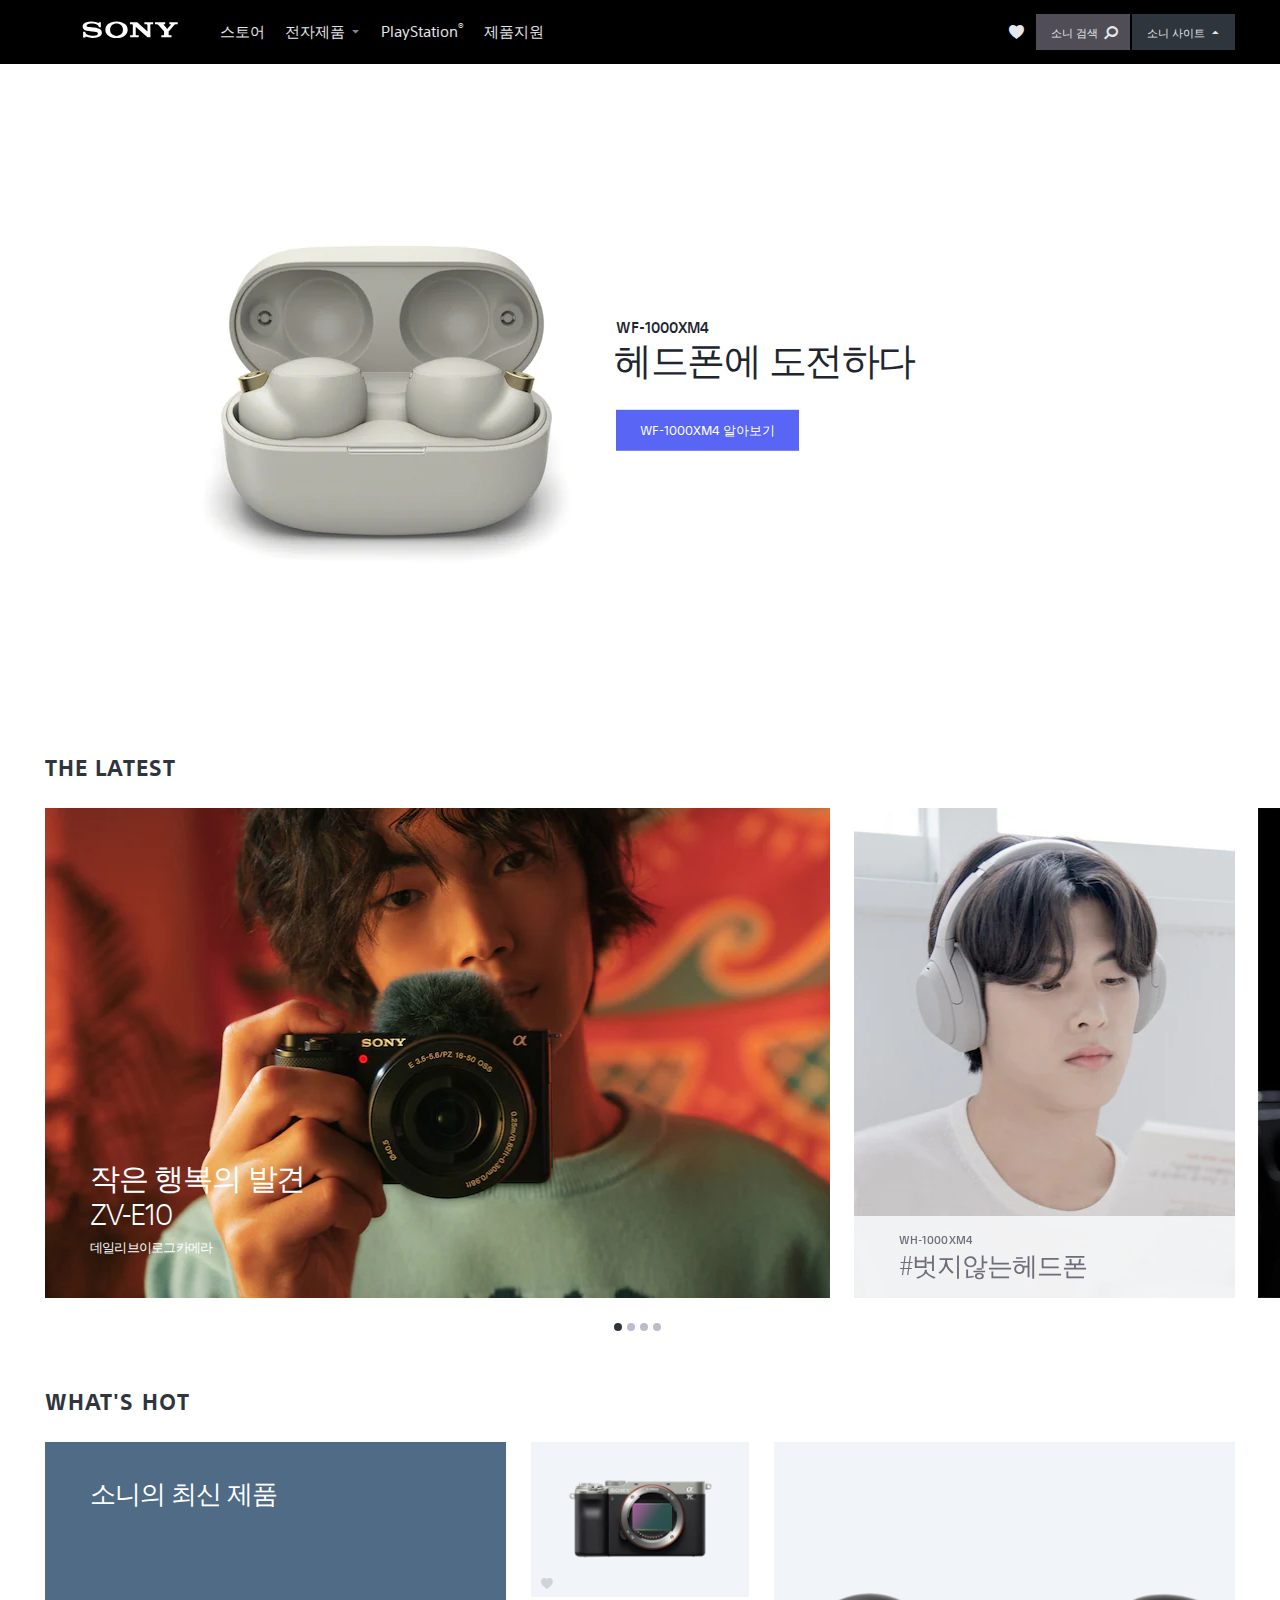
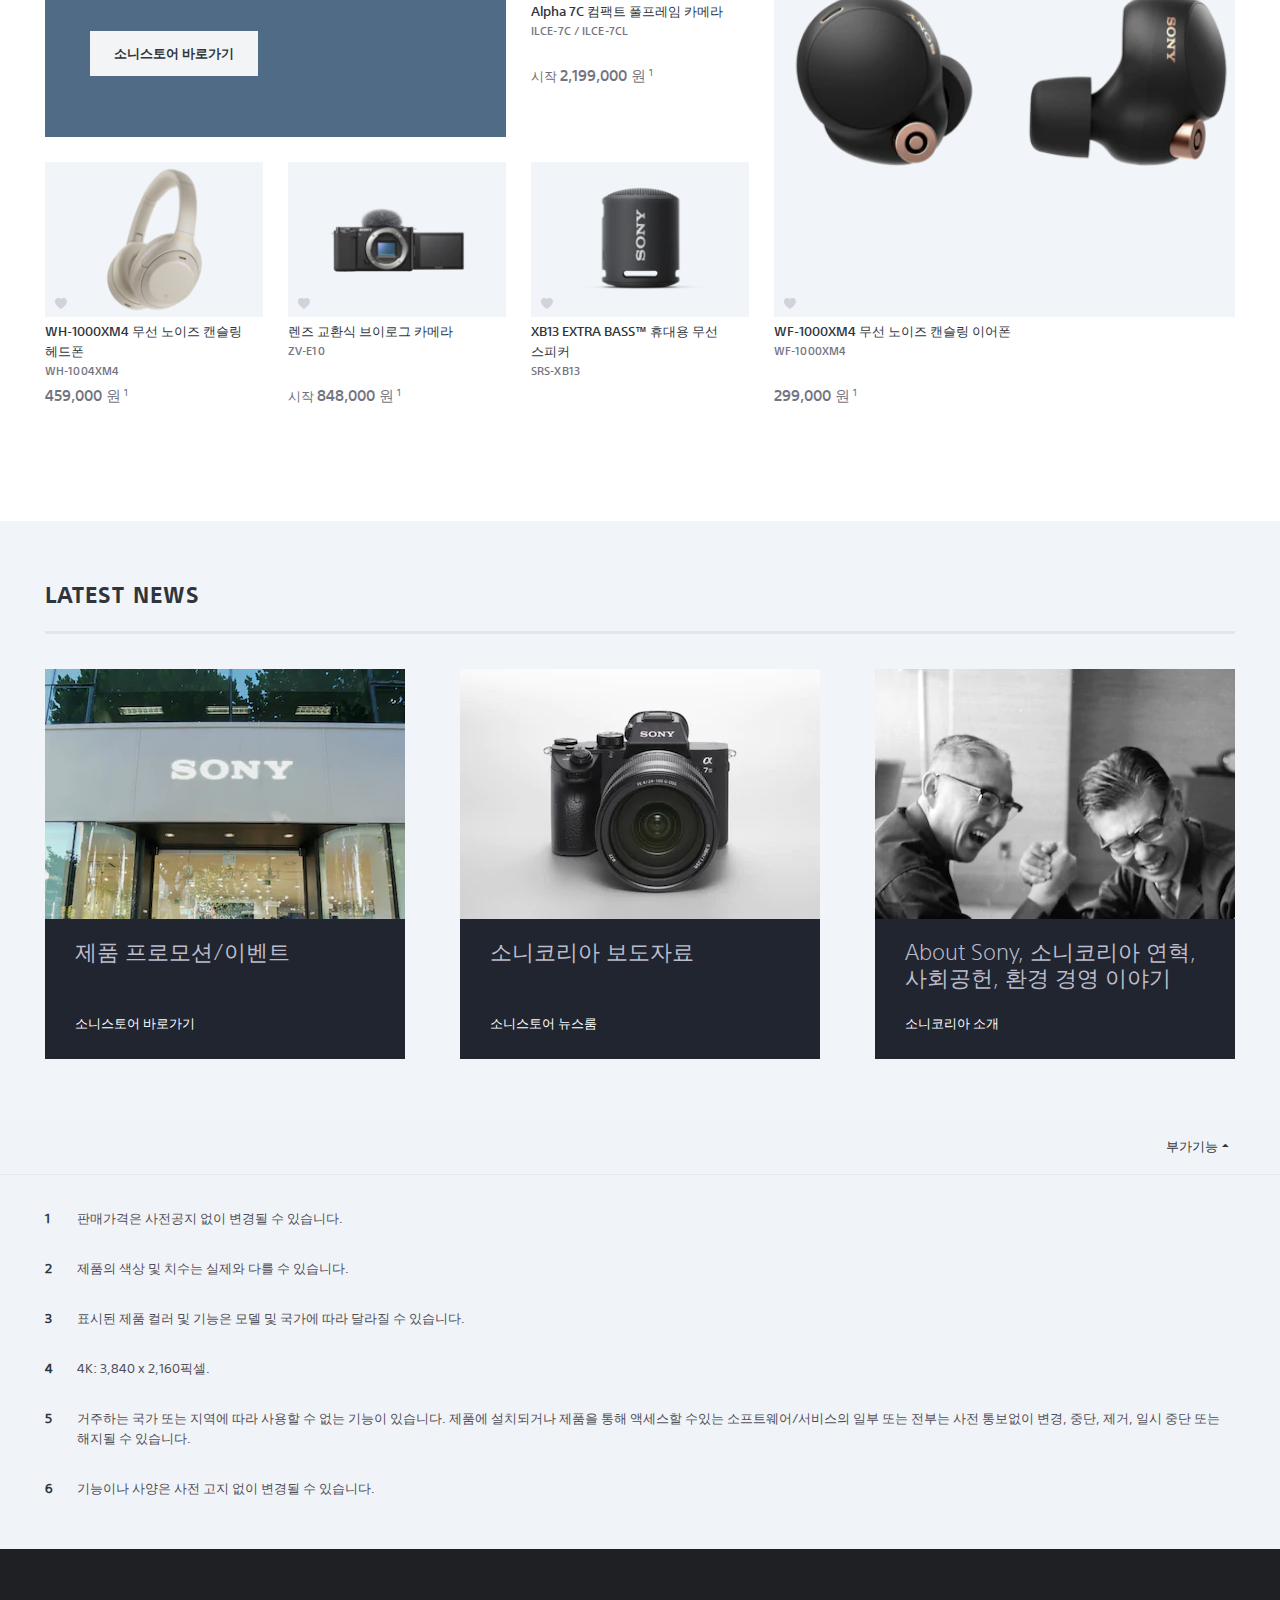
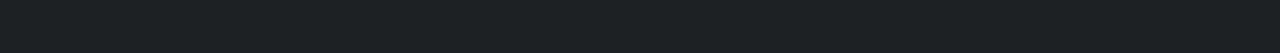
==== index.html @ b7781d43 "Complete '.hot', '.news' and '.addon'" ====
<!doctype html>
<html lang="ko">

<head>
  <meta charset="utf-8">
  <meta http-equiv="X-UA-Compatible" content="IE=edge">
  <link rel="shortcut icon" href="images/favicon.ico">
  <link rel="apple-touch-icon" href="images/mobile_web_icon.png">
  <meta name="viewport"
    content="width=device-width, initial-scale=1, minimum-scale=1, maximum-scale=1, user-scalable=no">
  <title>소니코리아| 최신 기술 및 소식 | 가전 | 엔터테인먼트 | Sony KR</title>
  <!--[if lt IE 9]><script src="js/html5shiv.js"></script><![endif]-->
  <!-- <script src="js/prefixfree.min.js"></script> -->
  <script src="js/respond.min.js"></script>
  <script src="js/jquery.min.js"></script>
  <script src="js/swiper/swiper.min.js"></script>
  <link rel="stylesheet" href="css/fontello/css/fontello.css">
  <link rel="stylesheet" href="js/swiper/swiper.min.css">
  <link rel="stylesheet" href="css/normalize.css">
  <link rel="stylesheet" href="css/main.css">
  <script src="js/script.js"></script>
</head>

<body>
  <div class="wrap">
    <!-- Header -->
    <header class="header">
      <div class="container">
        <a href="index.html" class="header__logo">
          <svg xmlns="http://www.w3.org/2000/svg" viewBox="0 0 526 114" xml:space="preserve" tabindex="-1"
            xmlns:xlink="http://www.w3.org/1999/xlink" focusable="false" class="brand-logo-svg" version="1.1">
            <g transform="translate(13.000000, 12.000000)" tabindex="-1" focusable="false" fill="#FFFFFF">
              <path
                d="M179.106,88.578 C160.994,88.578 144.183,83.144 132.96,73.074 C124.479,65.464 120.405,55.124 120.405,44.486 C120.405,33.973 124.655,23.565 132.96,15.996 C143.377,6.498 161.782,0.549 179.106,0.549 C198.278,0.549 213.624,5.378 225.355,16.021 C233.702,23.597 237.739,33.959 237.739,44.486 C237.739,54.691 233.454,65.558 225.355,73.074 C214.433,83.21 197.268,88.578 179.106,88.578 L179.106,76.966 C188.722,76.966 197.638,73.646 203.864,67.453 C210.051,61.298 212.933,53.73 212.933,44.486 C212.933,35.625 209.823,27.346 203.864,21.473 C197.719,15.418 188.591,12.013 179.106,12.013 C169.595,12.013 160.456,15.385 154.309,21.473 C148.383,27.342 145.267,35.65 145.267,44.486 C145.267,53.292 148.415,61.589 154.309,67.453 C160.46,73.574 169.566,76.966 179.106,76.966 L179.106,88.578">
              </path>
              <path
                d="M46.724,0.591 C37.036,0.591 26.026,2.404 16.677,6.58 C8.046,10.433 0.979,16.66 0.979,26.986 C0.974,36.285 6.885,41.73 6.724,41.582 C9.239,43.896 13.286,47.837 23.866,50.154 C28.596,51.187 38.706,52.773 48.776,53.829 C58.767,54.882 68.605,55.882 72.608,56.898 C75.791,57.708 81.142,58.812 81.142,64.808 C81.142,70.783 75.509,72.607 74.529,72.999 C73.55,73.39 66.792,76.488 54.647,76.488 C45.679,76.488 34.899,73.79 30.968,72.386 C26.44,70.773 21.687,68.64 17.255,63.228 C16.152,61.882 14.414,58.193 14.414,54.537 L3.419,54.537 L3.419,85.341 L15.64,85.341 C15.64,85.341 15.64,81.962 15.64,81.177 C15.64,80.704 16.23,78.753 18.282,79.683 C20.835,80.843 28.326,83.826 36.159,85.462 C42.582,86.802 46.724,87.765 54.708,87.765 C67.735,87.765 74.735,85.646 79.573,84.263 C84.132,82.96 89.762,80.615 94.34,76.966 C96.815,74.994 102.249,69.935 102.249,60.755 C102.249,51.947 97.522,46.478 95.858,44.814 C93.593,42.548 90.823,40.787 87.938,39.433 C85.427,38.252 81.46,36.832 78.216,36.037 C71.917,34.49 57.677,32.584 50.864,31.872 C43.725,31.125 31.335,30.098 26.388,28.566 C24.887,28.101 21.833,26.644 21.833,23.097 C21.833,20.571 23.229,18.43 25.993,16.699 C30.38,13.952 39.241,12.24 48.481,12.24 C59.401,12.202 68.651,14.7 74.535,17.328 C76.538,18.221 78.876,19.507 80.737,21.025 C82.833,22.736 85.784,26.289 86.846,31.248 L96.716,31.248 L96.716,4.435 L85.696,4.435 L85.696,7.549 C85.696,8.558 84.658,9.865 82.695,8.782 C77.762,6.198 63.816,0.615 46.724,0.591">
              </path>
              <path
                d="M288.223,5.464 L341.98,53.976 L341.43,21.314 C341.373,17.03 340.584,15.242 335.953,15.242 C329.762,15.242 325.844,15.242 325.844,15.242 L325.844,5.472 L371.811,5.472 L371.811,15.242 C371.811,15.242 368.141,15.242 361.947,15.242 C357.225,15.242 356.928,16.755 356.867,21.314 L357.701,83.728 L341.959,83.728 L280.047,28.467 L280.057,67.683 C280.113,71.949 280.311,73.954 284.703,73.954 C290.889,73.954 295.744,73.954 295.744,73.954 L295.744,83.724 L250.602,83.724 L250.602,73.954 C250.602,73.954 254.967,73.954 261.154,73.954 C265.096,73.954 264.939,70.197 264.939,67.462 L264.939,21.684 C264.939,18.73 264.523,15.248 258.336,15.248 L249.775,15.248 L249.775,5.464 L288.223,5.464">
              </path>
              <path
                d="M424.332,73.937 C424.762,73.937 426.68,73.88 427.051,73.767 C428.113,73.437 428.834,72.679 429.168,71.89 C429.309,71.56 429.379,70.091 429.379,69.777 C429.379,69.777 429.385,54.849 429.385,54.333 C429.385,53.962 429.357,53.8 428.729,52.976 C428.035,52.07 400.572,20.947 399.314,19.578 C397.754,17.874 395.014,15.244 390.846,15.244 C387.533,15.244 381.297,15.244 381.297,15.244 L381.297,5.468 L435.197,5.468 L435.197,15.23 C435.197,15.23 429.953,15.23 428.699,15.23 C427.199,15.23 426.201,16.656 427.482,18.24 C427.482,18.24 445.619,39.934 445.791,40.164 C445.961,40.392 446.105,40.449 446.334,40.235 C446.561,40.02 464.924,18.441 465.068,18.269 C465.941,17.224 465.354,15.244 463.469,15.244 C462.211,15.244 456.799,15.244 456.799,15.244 L456.799,5.468 L500.979,5.468 L500.979,15.244 C500.979,15.244 494.422,15.244 491.109,15.244 C487.527,15.244 486.07,15.904 483.377,18.951 C482.145,20.344 454.389,52.027 453.633,52.886 C453.236,53.335 453.273,53.962 453.273,54.333 C453.273,54.929 453.273,68.341 453.273,69.771 C453.273,70.083 453.344,71.552 453.484,71.882 C453.816,72.675 454.539,73.431 455.602,73.759 C455.973,73.874 457.865,73.931 458.295,73.931 C460.234,73.931 468.391,73.931 468.391,73.931 L468.391,83.704 L414.766,83.704 L414.766,73.931 L424.332,73.937">
              </path>
            </g>
          </svg>
        </a>
        <nav class="gnb">
          <ul class="gnb-list">
            <li><a href="#">스토어</a></li>
            <li><span>전자제품<i class="icon-down-micro"></i></span></li>
            <li><a href="#">PlayStation<sup>&reg;</sup></a></li>
            <li><a href="#">제품지원</a></li>
          </ul>
        </nav>
        <div class="user-menu">
          <a href="#" class="favo"><i class="icon-heart"></i></a>
          <span class="srch">소니 검색<i class="icon-search"></i></span>
          <span class="site">소니 사이트<i class="icon-up-micro"></i></span>
        </div>
      </div>
    </header>
    <!--// Header -->

    <!-- Visual -->
    <section class="visual">
      <div class="container">
        <div class="visual-txt-area">
          <span class="visual__model">WF-1000XM4</span>
          <span class="visual__txt">헤드폰에 도전하다</span>
          <a href="#" class="visual__btn">WF-1000XM4 알아보기</a>
        </div>
      </div>
    </section>
    <!--// Visual -->

    <!-- THE LATEST -->
    <section class="latest">
      <div class="container">
        <h2 class="latest__tit">THE LATEST</h2>
        <div class="latest-slide">
          <div class="swiper-container sw-latest">
            <div class="swiper-wrapper">
              <div class="swiper-slide swiper-slide--wide">
                <a href="#">
                  <img src="images/slide_01.webp" alt="슬라이드 1">
                  <p class="sw-latest__txt-1">
                    작은 행복의 발견<br>ZV-E10
                    <span>데일리 브이로그 카메라</span>
                  </p>
                </a>
              </div>
              <div class="swiper-slide swiper-slide--blank">
              </div>
              <div class="swiper-slide">
                <a href="#">
                  <img src="images/slide_02.webp" alt="슬라이드 2">
                  <p class="sw-latest__txt-2">
                    <span>WH-1000XM4</span>
                    #벗지않는헤드폰
                  </p>
                </a>
              </div>
              <div class="swiper-slide">
                <a href="#">
                  <img src="images/slide_03.webp" alt="슬라이드 3">
                  <p class="sw-latest__txt-3">
                    <span>α1</span>
                    독보적인존재감
                    <i class="icon-right-open-big"></i>
                  </p>
                </a>
              </div>
              <div class="swiper-slide">
                <a href="#">
                  <img src="images/slide_04.webp" alt="슬라이드 4">
                  <p class="sw-latest__txt-2">
                    <span>SRS-XB13</span>
                    어디든 함께하는 스피커
                    <i class="icon-right-open-big"></i>
                  </p>
                </a>
              </div>
              <div class="swiper-slide">
                <a href="#">
                  <img src="images/slide_05.webp" alt="슬라이드 5">
                  <p class="sw-latest__txt-2">
                    <span>ZV-1</span>
                    그냥을<br>그냥이 아니게
                  </p>
                </a>
              </div>
              <div class="swiper-slide">
                <a href="#">
                  <img src="images/slide_06.webp" alt="슬라이드 6">
                  <p class="sw-latest__txt-3">
                    <span>SRS-XP500</span>
                    음악에 흠뻑 취하기
                    <i class="icon-right-open-big"></i>
                  </p>
                </a>
              </div>
              <div class="swiper-slide">
                <a href="#">
                  <img src="images/slide_07.webp" alt="슬라이드 7">
                  <p class="sw-latest__txt-3">
                    <span>α75 III</span>
                    영상의 초격차
                    <i class="icon-right-open-big"></i>
                  </p>
                </a>
              </div>
              <div class="swiper-slide">
                <a href="#">
                  <img src="images/slide_08.webp" alt="슬라이드 8">
                  <p class="sw-latest__txt-4">
                    <span>α7 III</span>
                    모두를 위한 완벽한 선택<br>당신에게 필요한 모든 것
                    <i class="icon-right-open-big"></i>
                  </p>
                </a>
              </div>
              <div class="swiper-slide">
                <a href="#">
                  <img src="images/slide_09.webp" alt="슬라이드 9">
                  <p class="sw-latest__txt-5">
                    <span>FX3</span>
                    시네마틱 표현의 진수를<br>보여주는
                    <i class="icon-right-open-big"></i>
                  </p>
                </a>
              </div>
            </div>
            <div class="sw-latest__prev">
              <i class="icon-left-open-big"></i>
            </div>
            <div class="sw-latest__next">
              <i class="icon-right-open-big"></i>
            </div>
            <div class="swiper-pagination sw-latest__pg"></div>
          </div>
        </div>
      </div>
    </section>
    <!--// THE LATEST -->

    <!-- WHAT'S HOT -->
    <section class="hot">
      <div class="container">
        <h2 class="hot__tit">WHAT'S HOT</h2>
        <div class="hot-wrap">
          <div class="hot-box hot-box-1 hot-box--x2">
            <h3>소니의 최신 제품</h3>
            <a href="#">소니스토어 바로가기</a>
          </div>
          <div class="hot-box hot-box-2">
            <a href="#">
              <div class="hot-box-img">
                <img src="images/box-2.webp" alt="제품">
                <i class="icon-heart"></i>
              </div>
              <p class="hot-box__name">
                Alpha 7C 컴팩트 풀프레임 카메라
                <span>ILCE-7C / ILCE-7CL</span>
              </p>
              <span class="hot-box__pri">
                시작 <em>2,199,000 원</em> <sup>1</sup>
              </span>
            </a>
          </div>
          <div class="hot-box hot-box-3">
            <a href="#">
              <div class="hot-box-img">
                <img src="images/box-3.webp" alt="제품">
                <i class="icon-heart"></i>
              </div>
              <p class="hot-box__name">
                WH-1000XM4 무선 노이즈 캔슬링 헤드폰
                <span>WH-1004XM4</span>
              </p>
              <span class="hot-box__pri">
                <em>459,000 원</em> <sup>1</sup>
              </span>
            </a>
          </div>
          <div class="hot-box hot-box-4">
            <a href="#">
              <div class="hot-box-img">
                <img src="images/box-4.webp" alt="제품">
                <i class="icon-heart"></i>
              </div>
              <p class="hot-box__name">
                렌즈 교환식 브이로그 카메라
                <span>ZV-E10</span>
              </p>
              <span class="hot-box__pri">
                시작 <em>848,000 원</em> <sup>1</sup>
              </span>
            </a>
          </div>
          <div class="hot-box hot-box-5">
            <a href="#">
              <div class="hot-box-img">
                <img src="images/box-5.webp" alt="제품">
                <i class="icon-heart"></i>
              </div>
              <p class="hot-box__name">
                XB13 EXTRA BASS&trade; 휴대용 무선 스피커
                <span>SRS-XB13</span>
              </p>
            </a>
          </div>
          <div class="hot-box hot-box-6 hot-box--x4">
            <a href="#">
              <div class="hot-box-img">
                <img src="images/box-6.webp" alt="제품">
                <i class="icon-heart"></i>
              </div>
              <p class="hot-box__name">
                WF-1000XM4 무선 노이즈 캔슬링 이어폰
                <span>WF-1000XM4</span>
              </p>
              <span class="hot-box__pri">
                <em>299,000 원</em> <sup>1</sup>
              </span>
            </a>
          </div>
        </div>
      </div>
    </section>
    <!-- WHAT'S HOT -->

    <!-- LATEST NEWS -->
    <section class="news">
      <div class="container">
        <h2 class="news__tit">LATEST NEWS</h2>
        <div class="news-wrap">
          <div class="swiper-container sw-news">
            <div class="swiper-wrapper">
              <div class="swiper-slide">
                <a href="#" class="sw-news-link">
                  <p class="sw-news-text-box">
                    제품 프로모션/이벤트
                    <span>소니스토어 바로가기</span>
                  </p>
                  <img src="images/news-1.webp" alt="뉴스 1">
                </a>
              </div>
              <div class="swiper-slide">
                <a href="#" class="sw-news-link">
                  <p class="sw-news-text-box">
                    소니코리아 보도자료
                    <span>소니스토어 뉴스룸</span>
                  </p>
                  <img src="images/news-2.webp" alt="뉴스 2">
                </a>
              </div>
              <div class="swiper-slide">
                <a href="#" class="sw-news-link">
                  <p class="sw-news-text-box">
                    About Sony, 소니코리아 연혁, 사회공헌, 환경 경영 이야기
                    <span>소니코리아 소개</span>
                  </p>
                  <img src="images/news-3.webp" alt="뉴스 3">
                </a>
              </div>
            </div>
          </div>
        </div>
      </div>
    </section>
    <!-- LATEST NEWS -->

    <!-- Add-on -->
    <section class="addon">
      <div class="addon-top">
        <div class="container">
          <span class="addon__tit">부가기능</span>
          <i class="icon-up-micro"></i>
        </div>
      </div>
      <div class="addon-main">
        <div class="container">
          <ul class="addon-list">
            <li>판매가격은 사전공지 없이 변경될 수 있습니다.</li>
            <li>제품의 색상 및 치수는 실제와 다를 수 있습니다.</li>
            <li>표시된 제품 컬러 및 기능은 모델 및 국가에 따라 달라질 수 있습니다.</li>
            <li>4K: 3,840 x 2,160픽셀.</li>
            <li>거주하는 국가 또는 지역에 따라 사용할 수 없는 기능이 있습니다. 제품에 설치되거나 제품을 통해 액세스할 수있는 소프트웨어/서비스의 일부 또는 전부는 사전 통보없이 변경, 중단, 제거,
              일시 중단 또는 해지될 수 있습니다.</li>
            <li>기능이나 사양은 사전 고지 없이 변경될 수 있습니다.</li>
          </ul>
        </div>
      </div>
    </section>
    <!-- Add-on -->

    <!-- Footer -->
    <footer class="footer">
      <div class="container">

      </div>
    </footer>
    <!-- Footer -->
  </div>
</body>

</html>
---- css/fontello/css/fontello.css ----
@font-face {
  font-family: 'fontello';
  src: url('../font/fontello.eot?96975575');
  src: url('../font/fontello.eot?96975575#iefix') format('embedded-opentype'),
       url('../font/fontello.woff2?96975575') format('woff2'),
       url('../font/fontello.woff?96975575') format('woff'),
       url('../font/fontello.ttf?96975575') format('truetype'),
       url('../font/fontello.svg?96975575#fontello') format('svg');
  font-weight: normal;
  font-style: normal;
}
/* Chrome hack: SVG is rendered more smooth in Windozze. 100% magic, uncomment if you need it. */
/* Note, that will break hinting! In other OS-es font will be not as sharp as it could be */
/*
@media screen and (-webkit-min-device-pixel-ratio:0) {
  @font-face {
    font-family: 'fontello';
    src: url('../font/fontello.svg?96975575#fontello') format('svg');
  }
}
*/
[class^="icon-"]:before, [class*=" icon-"]:before {
  font-family: "fontello";
  font-style: normal;
  font-weight: normal;
  speak: never;

  display: inline-block;
  text-decoration: inherit;
  width: 1em;
  margin-right: .2em;
  text-align: center;
  /* opacity: .8; */

  /* For safety - reset parent styles, that can break glyph codes*/
  font-variant: normal;
  text-transform: none;

  /* fix buttons height, for twitter bootstrap */
  line-height: 1em;

  /* Animation center compensation - margins should be symmetric */
  /* remove if not needed */
  margin-left: .2em;

  /* you can be more comfortable with increased icons size */
  /* font-size: 120%; */

  /* Font smoothing. That was taken from TWBS */
  -webkit-font-smoothing: antialiased;
  -moz-osx-font-smoothing: grayscale;

  /* Uncomment for 3D effect */
  /* text-shadow: 1px 1px 1px rgba(127, 127, 127, 0.3); */
}

.icon-up-micro:before { content: '\e800'; } /* '' */
.icon-heart:before { content: '\e801'; } /* '' */
.icon-search:before { content: '\e802'; } /* '' */
.icon-down-micro:before { content: '\e803'; } /* '' */
.icon-right-open-big:before { content: '\e804'; } /* '' */
.icon-left-open-big:before { content: '\e805'; } /* '' */
---- css/main.css ----
@charset "utf-8";
@import url("../fonts/font.css");

* {
  margin: 0;
  padding: 0;
  box-sizing: border-box;
}

a {
  color: #000;
  text-decoration: none;
}

img {
  border: 0;
  vertical-align: middle;
}

li,
ul {
  list-style: none;
}

html {
  font-size: 10px;
  overflow-x: hidden;
}

body {
  font-family: "SST W01 Roman", "Malgun Gothic", sans-serif;
  font-size: 1.6rem;
  font-weight: 400;
  line-height: 1.65;
  letter-spacing: normal;
  color: #2f353d;
}

/* Common Class */
.container {
  position: relative;
  width: 100%;
  max-width: 119rem;
  margin: 0 auto;
}

.swiper-container {
  width: 100%;
  height: 100%;
}

.clearfix::after {
  content: "";
  position: relative;
  display: block;
  width: 100%;
  clear: both;
}

.wrap {
  position: relative;
  display: block;
}

/* Header */
.header {
  position: relative;
  display: block;
  width: 100%;
  height: 6.4rem;
  background-color: #000;
}

.header .container {
  display: flex;
}

.header__logo {
  display: block;
  width: 10rem;
  margin: 1.9rem 3.5rem 0 3.5rem;
}

.gnb {
  display: block;
}

.gnb-list {
  display: block;
  font-size: 0;
}

.gnb-list>li {
  position: relative;
  display: inline-block;
  overflow: hidden;
  margin-right: 1rem;
}

.gnb-list>li>a {
  display: block;
  font-size: 1.5rem;
  line-height: 6.4rem;
  color: #e4e7eb;
  overflow: hidden;
  padding: 0 0.5rem;
  transition: all 0.3s;
}

.gnb-list>li>a:hover {
  color: #fff;
}

.gnb-list>li>a::after {
  content: "";
  position: absolute;
  left: 0;
  bottom: -0.4rem;
  width: 100%;
  height: 0.4rem;
  background: #336ef2;
  transition: all 0.3s;
}

.gnb-list>li>a:hover::after {
  bottom: 0;
}

.gnb-list>li>span {
  display: block;
  font-size: 1.5rem;
  line-height: 6.4rem;
  color: #e4e7eb;
  overflow: hidden;
  padding-left: 0.5rem;
  cursor: pointer;
}

.gnb-list>li>span:hover {
  color: #fff;
}

.gnb-list>li>span::after {
  content: "";
  position: absolute;
  left: 0;
  bottom: -0.4rem;
  width: 100%;
  height: 0.4rem;
  background: #336ef2;
  transition: all 0.3s;
}

.gnb-list>li>span:hover::after {
  bottom: 0;
}

.icon-down-micro {
  color: #83838f;
}

.gnb-list>li>span:hover .icon-down-micro {
  color: #fff;
}

.user-menu {
  display: block;
  font-size: 0;
  margin-left: auto;
}

.favo {
  display: inline;
  font-size: 1.4rem;
  line-height: 6.4rem;
  color: #e4e7eb;
  margin-right: 1rem;
}

.favo:hover {
  background: #2f353d;
}

.srch {
  display: inline-block;
  font-family: "SST W01 Medium", "Malgun Gothic", sans-serif;
  font-size: 1.1rem;
  color: #e4e7eb;
  background: #504d56;
  padding: 0.7rem 1rem 0.6rem 1.5rem;
  margin-right: 0.2rem;
  cursor: pointer;
  transition: all 0.3s;
}

.srch:hover {
  background: #5d58f5;
}

.icon-search {
  display: inline-block;
  font-size: 1.4rem;
  margin-left: 0.3rem;
  transform: scaleX(-1);
}

.site {
  display: inline-block;
  font-family: "SST W01 Medium", "Malgun Gothic", sans-serif;
  font-size: 1.1rem;
  color: #e4e7eb;
  background: #2f353d;
  padding: 0.7rem 1rem 0.6rem 1.5rem;
  cursor: pointer;
  transition: all 0.3s;
}

.site:hover {
  background: #504d56;
}

.icon-up-micro {
  font-size: 1.4rem;
}

/* Visual */
.visual {
  position: relative;
  display: block;
}

.visual .container {
  height: 64rem;
  background: url("../images/visual.webp") no-repeat center;
  background-size: cover;
}

.visual-txt-area {
  position: absolute;
  left: 48%;
  top: 50%;
  transform: translateY(-50%);
  display: block;
}

.visual__model {
  display: block;
  font-family: "SST W01 Medium", "Malgun Gothic", sans-serif;
  font-size: 1.5rem;
  line-height: 2.2rem;
  color: #212530;
}

.visual__txt {
  display: block;
  font-size: 3.8rem;
  letter-spacing: -0.152rem;
  line-height: 4.3rem;
  color: #212530;
  margin: 0 0 2.8rem -0.2rem;
  white-space: nowrap;
}

.visual__btn {
  display: inline-block;
  font-size: 1.3rem;
  color: #fff;
  background: #5865f5;
  padding: 1rem 2.4rem;
  white-space: nowrap;
}

.visual__btn:hover {
  background: #3e59f2;
}

/* THE LATEST */
.latest {
  position: relative;
  display: block;
}

.latest__tit,
.hot__tit,
.news__tit {
  font-family: "SST W01 Bold", "Malgun Gothic", sans-serif;
  font-size: 2.2rem;
  line-height: 3rem;
  letter-spacing: 0.11rem;
  color: #2f353d;
  padding: 5rem 0 2.4rem 0;
}

.latest-slide {
  position: relative;
  display: block;
  width: 100%;
  height: 53rem;
}

.sw-latest {
  display: block;
  overflow: visible;
}

.sw-latest .swiper-wrapper {
  height: 49rem;
}

.sw-latest .swiper-slide {
  position: relative;
  width: 32%;
  margin-right: 2%;
  opacity: 1;
  transition: all 0.3s;
}

.sw-latest .swiper-slide:last-child {
  margin-right: 0;
}

.sw-latest .swiper-slide:hover {
  opacity: 0.9;
}

.sw-latest .swiper-slide a {
  display: block;
  width: 100%;
  height: 100%;
}

.sw-latest .swiper-slide img {
  width: 100%;
  height: 49rem;
}

.sw-latest .swiper-slide--wide {
  width: 65.97%;
}

.sw-latest .swiper-slide--wide img {
  width: 100%;
  height: 49rem;
}

.sw-latest .swiper-slide--blank {
  width: 0;
  margin-right: 0;
  opacity: 0;
}

.sw-latest__txt-1 {
  position: absolute;
  left: 0;
  bottom: 0;
  display: block;
  font-family: "SST W01 Light", "Malgun Gothic", sans-serif;
  font-size: 3rem;
  font-weight: 200;
  line-height: 1.2;
  letter-spacing: -0.12rem;
  color: #fff;
  padding: 4rem 4.5rem;
  white-space: nowrap;
}

.sw-latest__txt-1 span {
  position: relative;
  display: block;
  font-size: 1.3rem;
  line-height: 2rem;
  margin-top: 0.5rem;
}

.sw-latest__txt-2 {
  position: absolute;
  left: 0;
  bottom: 0;
  display: block;
  width: 100%;
  font-family: "SST W01 Light", "Malgun Gothic", sans-serif;
  font-size: 2.6rem;
  font-weight: 200;
  line-height: 3.4rem;
  letter-spacing: -0.104rem;
  color: #706c7a;
  background: rgba(243, 244, 246, 0.95);
  padding: 1.5rem 4.5rem;
  white-space: nowrap;
}

.sw-latest__txt-2 span {
  position: relative;
  display: block;
  font-family: "SST W01 Medium", "Malgun Gothic", sans-serif;
  font-size: 1.1rem;
  line-height: 1.8rem;
  letter-spacing: 0.011rem;
  color: #6f6f7b;
}

.sw-latest__txt-3 {
  position: absolute;
  left: 0;
  bottom: 0;
  display: block;
  font-family: "SST W01 Light", "Malgun Gothic", sans-serif;
  font-size: 2.6rem;
  font-weight: 200;
  line-height: 3.4rem;
  letter-spacing: -0.104rem;
  color: #fff;
  padding: 3rem;
  white-space: nowrap;
}

.sw-latest__txt-3 span {
  position: relative;
  display: block;
  font-family: "SST W01 Medium", "Malgun Gothic", sans-serif;
  font-size: 1.1rem;
  line-height: 1.8rem;
  letter-spacing: 0.011rem;
  color: #fff;
}

.icon-right-open-big {
  font-size: 1.6rem;
  margin-left: -0.5rem;
}

.sw-latest__txt-3 .icon-right-open-big {
  color: #fff;
}

.sw-latest__txt-4 {
  position: absolute;
  left: 0;
  bottom: 0;
  display: block;
  width: 100%;
  font-family: "SST W01 Light", "Malgun Gothic", sans-serif;
  font-size: 2.6rem;
  font-weight: 200;
  line-height: 3.4rem;
  letter-spacing: -0.104rem;
  color: #bcbccc;
  background: rgba(33, 37, 48, 0.95);
  padding: 2rem 3rem;
}

.sw-latest__txt-4 span {
  position: relative;
  display: block;
  font-family: "SST W01 Medium", "Malgun Gothic", sans-serif;
  font-size: 1.1rem;
  line-height: 1.8rem;
  letter-spacing: 0.011rem;
  color: #bcbccc;
}

.sw-latest__txt-4 .icon-right-open-big {
  color: #bcbccc;
}

.sw-latest__txt-5 {
  position: absolute;
  left: 0;
  bottom: 0;
  display: block;
  font-family: "SST W01 Light", "Malgun Gothic", sans-serif;
  font-size: 2.6rem;
  font-weight: 200;
  line-height: 3.4rem;
  letter-spacing: -0.104rem;
  color: #000;
  padding: 3rem;
}

.sw-latest__txt-5 span {
  position: relative;
  display: block;
  font-family: "SST W01 Medium", "Malgun Gothic", sans-serif;
  font-size: 1.1rem;
  line-height: 1.8rem;
  letter-spacing: 0.011rem;
  color: #000;
}

.sw-latest__txt-5 .icon-right-open-big {
  color: #000;
}

.sw-latest .swiper-button-disabled {
  display: none !important;
}

.sw-latest__prev {
  position: absolute;
  left: -8%;
  top: calc(49rem / 2);
  transform: translateY(-50%);
  display: none;
  width: 4.8rem;
  height: 7.6rem;
  color: #fff;
  background: rgba(33, 37, 48, 0.4);
  border-radius: 0.1875rem;
  padding: 2.6rem 0 0 1.3rem;
  cursor: pointer;
  z-index: 99;
}

.sw-latest__prev:hover {
  background: rgba(33, 37, 48, 0.8);
}

.sw-latest__next {
  position: absolute;
  right: -8%;
  top: calc(49rem / 2);
  transform: translateY(-50%);
  display: none;
  width: 4.8rem;
  height: 7.6rem;
  color: #fff;
  background: rgba(33, 37, 48, 0.4);
  border-radius: 0.1875rem;
  padding: 2.6rem 0 0 1.8rem;
  cursor: pointer;
  z-index: 99;
}

.sw-latest__next:hover {
  background: rgba(33, 37, 48, 0.8);
}

.sw-latest__pg {
  bottom: 0 !important;
}

.sw-latest__pg .swiper-pagination-bullet {
  background: #bcbccc;
  opacity: 1;
  margin: 0 0.5rem 0 0 !important;
}

.sw-latest__pg .swiper-pagination-bullet-active {
  background: #2f353d;
}

/* WHAT'S HOT */
.hot {
  position: relative;
  display: block;
}

.hot .container {
  padding-bottom: 6.4rem;
}

.hot-wrap {
  position: relative;
  display: block;
  height: 61.5rem;
  transition: all 0.5s;
}

.hot-box {
  position: absolute;
  width: 21.8rem;
  height: 29.5rem;
  transition: all 0.5s;
}

.hot-box-1 {
  left: 0;
  top: 0;
  padding: 3.5rem 0 0 4.5rem
}

.hot-box-1 h3 {
  font-family: "SST W01 Medium", "Malgun Gothic", sans-serif;
  font-size: 2.6rem;
  font-weight: 400;
  line-height: 3.4rem;
  letter-spacing: -.104rem;
  color: #fff;
  padding-bottom: 12rem;
}

.hot-box-1 a {
  display: inline-block;
  font-size: 1.3rem;
  font-weight: 700;
  line-height: 4.5rem;
  color: #2f353d;
  background-color: #f3f4f6;
  padding: 0 2.4rem;
}

.hot-box-2 {
  left: calc(21.8rem * 2 + 2.5rem * 2);
  top: 0;
}

.hot-box-3 {
  left: 0;
  top: calc(29.5rem + 2.5rem);
}

.hot-box-4 {
  left: calc(21.8rem + 2.5rem);
  top: calc(29.5rem + 2.5rem);
}

.hot-box-5 {
  left: calc(21.8rem * 2 + 2.5rem * 2);
  top: calc(29.5rem + 2.5rem);
}

.hot-box-6 {
  left: calc(21.8rem * 3 + 2.5rem * 3);
  top: 0;
}

.hot-box--x2 {
  width: calc(21.8rem * 2 + 2.5rem);
  background-color: #4f6b85;
}

.hot-box--x4 {
  width: calc(21.8rem * 2 + 2.5rem);
  height: calc(29.5rem * 2 + 2.5rem);
}

.hot-box-2 a,
.hot-box-3 a,
.hot-box-4 a,
.hot-box-5 a,
.hot-box-6 a {
  display: block;
  width: 100%;
  height: 100%;
}

.hot-box-img {
  position: relative;
  height: 15.5rem;
  text-align: center;
  background: #f1f5f9;
  transition: all .3s;
}

.hot-box-6 .hot-box-img {
  height: calc(29.5rem + 2.5rem + 15.5rem);
}

.hot-box-img:hover {
  background: #e7ecf2;
}

.hot-box-img img {
  width: auto;
  height: 100%;
}

.hot-box-img .icon-heart {
  position: absolute;
  left: 0;
  bottom: 0;
  font-size: 1.1rem;
  color: #d2d2db;
  padding: 0.5rem .8rem;
}

.hot-box-img .icon-heart:hover {
  color: #f25429;
}

.hot-box__name {
  font-family: "SST W01 Medium", "Malgun Gothic", sans-serif;
  font-size: 1.3rem;
  font-weight: 500;
  line-height: 2rem;
  word-break: keep-all;
  color: #2f353d;
  margin: 0.5rem 0 2rem 0;
}

.hot-box__name span {
  display: block;
  font-size: 1.1rem;
  line-height: 1.8rem;
  letter-spacing: 0.011rem;
  color: #747481;
}

.hot-box__pri {
  position: absolute;
  bottom: 5rem;
  font-size: 1.3rem;
  line-height: 2rem;
  color: #706c7a;
}

.hot-box__pri em {
  font-family: "SST W01 Medium", "Malgun Gothic", sans-serif;
  font-size: 1.5rem;
  font-style: normal;
  line-height: 2.2rem;
  color: #747481;
}

.hot-box-pri {
  font-size: 1rem;
  color: #5d58f5;
}

/* LATEST NEWS */
.news {
  position: relative;
  display: block;
  background-color: #f1f5f9;
  padding-bottom: 6rem;
}

.news__tit {
  padding: 6rem 0 2rem 0;
}

.news-wrap {
  padding-top: 3.5rem;
  border-top: 0.3rem solid #e3e6ea;
}

.sw-news .swiper-wrapper {
  height: 39rem;
}

.sw-news-link {
  position: relative;
  display: block;
  width: 100%;
  height: 100%;
  background: #fff;
  overflow: hidden;
}

.sw-news-text-box {
  font-family: "SST W01 Light", "Malgun Gothic", sans-serif;
  position: absolute;
  left: 0;
  bottom: 0;
  display: block;
  width: 100%;
  height: 14rem;
  font-size: 2.2rem;
  font-weight: 200;
  line-height: 2.6rem;
  word-break: keep-all;
  color: #bcbccc;
  background-color: #212530;
  padding: 2rem 3rem 10rem 3rem;
  z-index: 9;
}

.sw-news-text-box span {
  position: absolute;
  left: 3rem;
  bottom: 2.5rem;
  display: inline-block;
  font-size: 1.3rem;
  font-weight: 400;
  line-height: 2rem;
  color: #fff;
  transition: all 0.3s;
}

.sw-news-text-box span:hover {
  color: #83838f;
}

.sw-news-link>img {
  position: absolute;
  left: 50%;
  transform: translateX(-50%);
  opacity: 1;
  transform: all 0.3s;
}

.sw-news-link:hover>img {
  opacity: 0.9;
}

/* Add-on */
.addon {
  position: relative;
  display: block;
  background: #f0f4f8;
}

.addon-top {
  cursor: pointer;
}

.addon-top .container {
  display: flex;
  justify-content: flex-end;
}

.addon__tit {
  font-size: 1.3rem;
  line-height: 5.5rem;
  color: #2f353d;
}

.addon .icon-up-micro {
  margin: 1.5rem 0 0 -0.3rem;
}

.addon-main {
  border-top: 1px solid #e4e7eb;
  padding: 3.4rem 0 5rem 0;
}

.addon-main--hide {
  height: 0;
}

.addon-list>li {
  position: relative;
  display: block;
  font-size: 1.3rem;
  line-height: 2rem;
  color: #504d56;
  padding-left: 3.2rem;
  margin-bottom: 3rem;
  counter-increment: num;
}

.addon-list>li:last-child {
  margin-bottom: 0;
}

.addon-list>li::before {
  content: counter(num);
  position: absolute;
  left: 0;
  font-weight: 700;
  color: #2f353d;
}

/* Footer */
.footer {
  position: relative;
  display: block;
  padding: 6rem 0 4.4rem;
  background: #1f2024;
}

@media screen and (max-width: 980px) {}
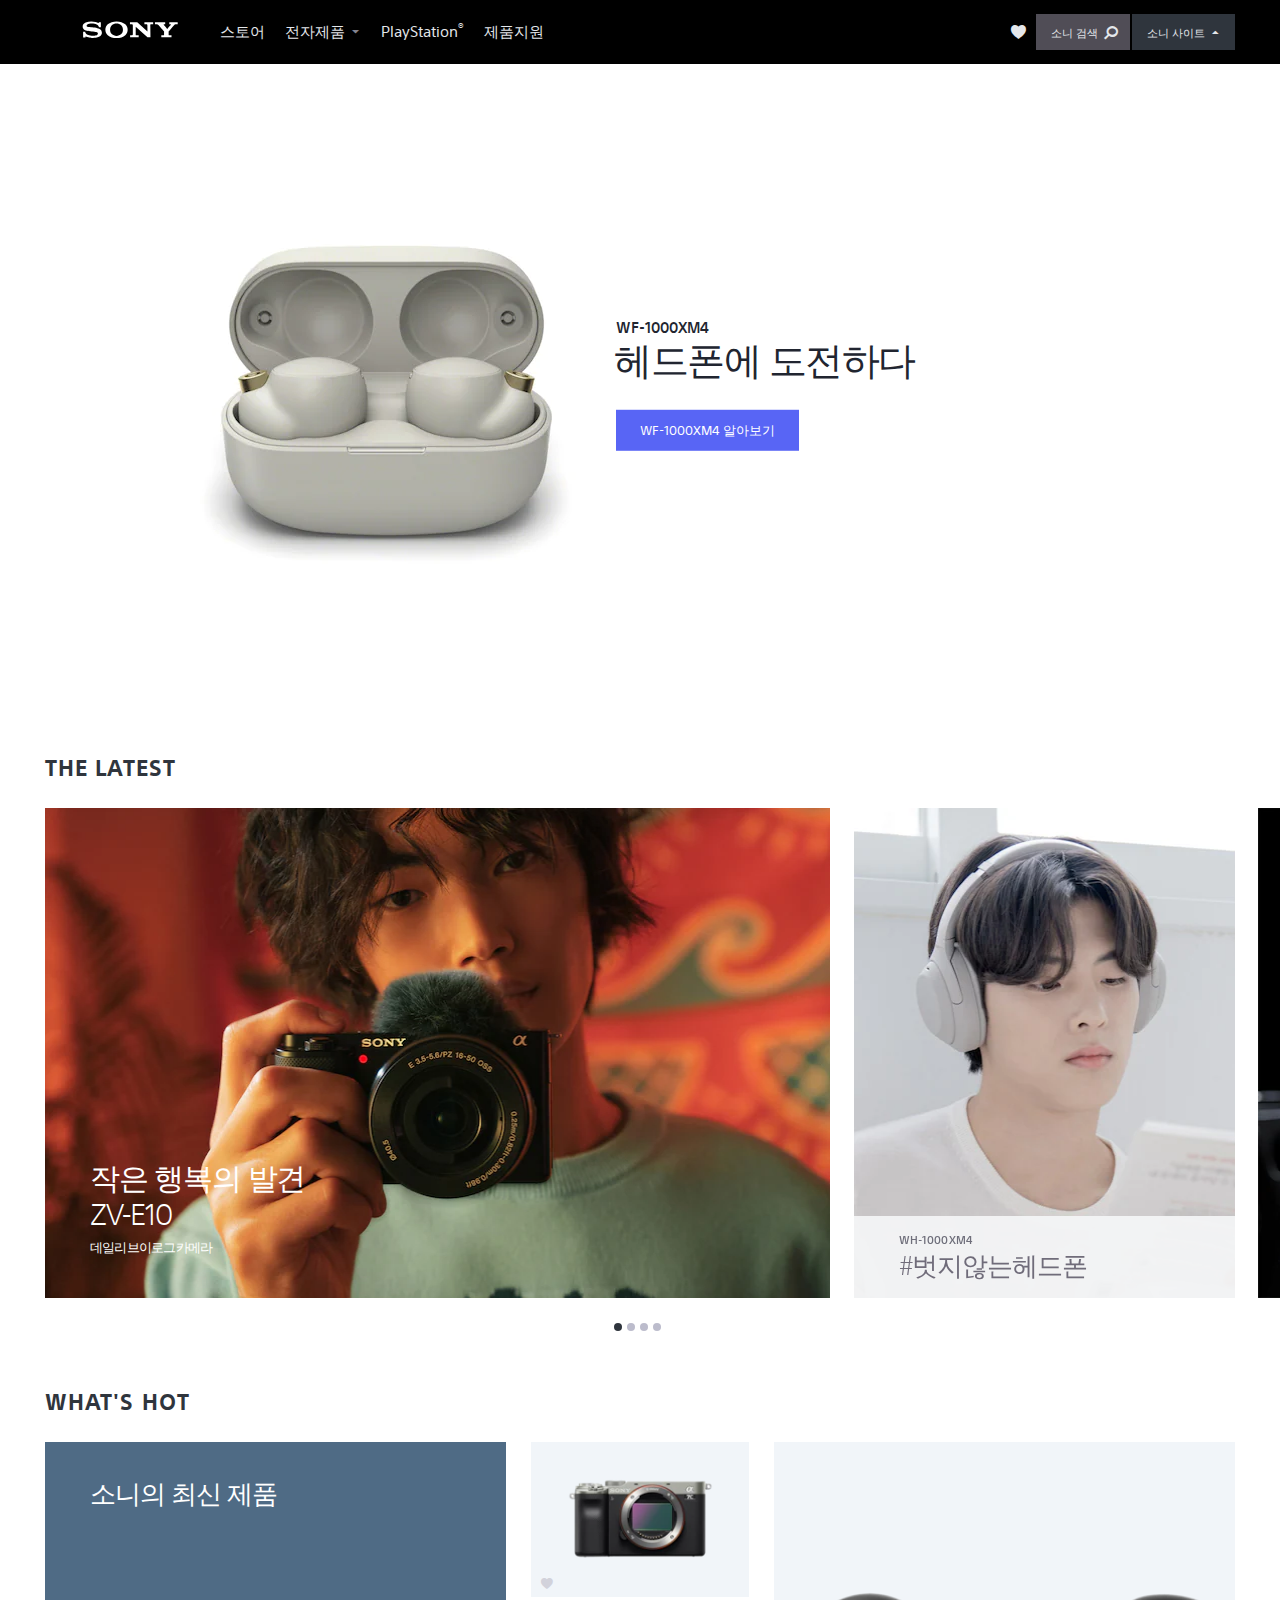
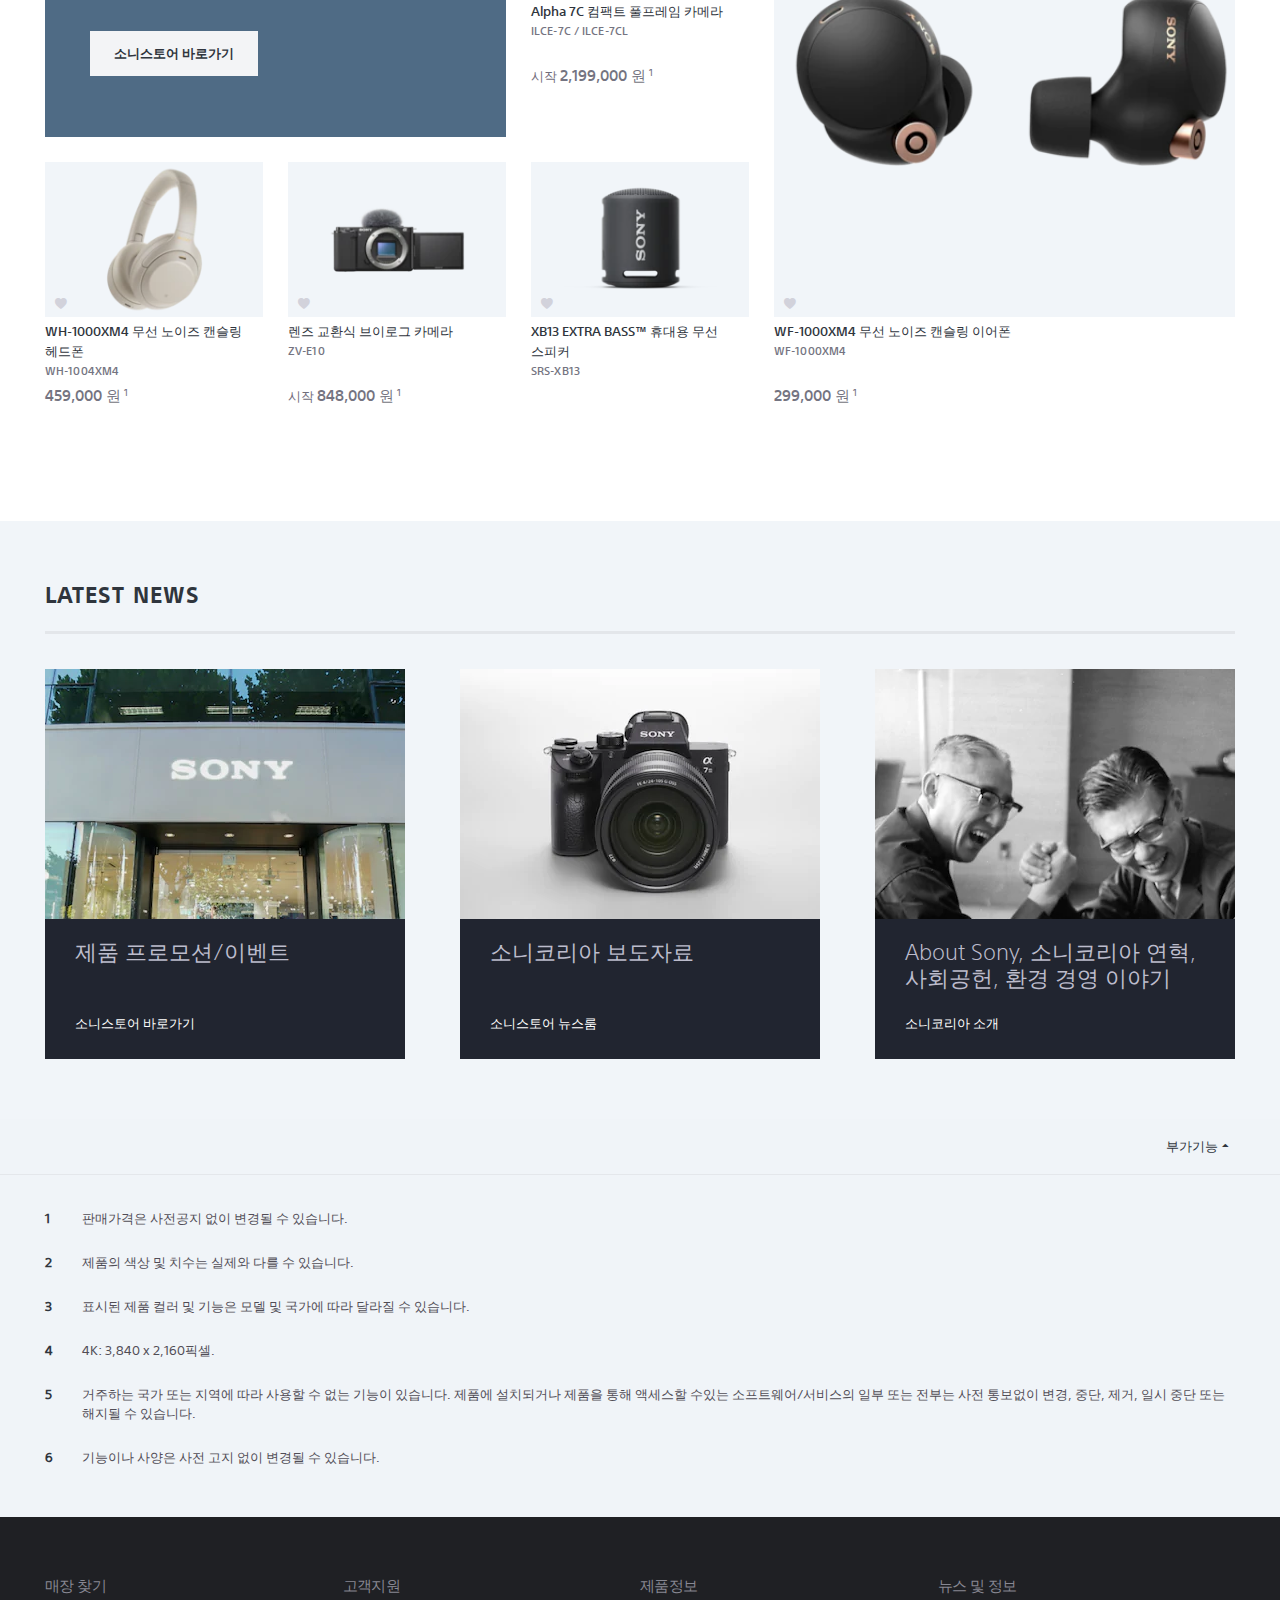
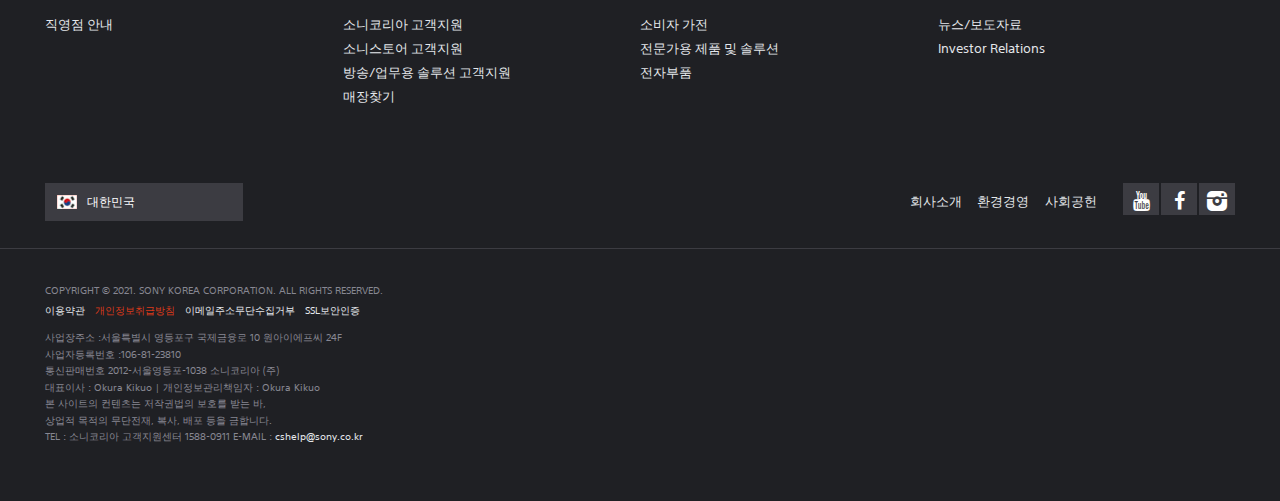
==== commit 16045eae: "Update the '.footer'" ====
--- a/index.html
+++ b/index.html
@@ -326,7 +326,8 @@
             <li>제품의 색상 및 치수는 실제와 다를 수 있습니다.</li>
             <li>표시된 제품 컬러 및 기능은 모델 및 국가에 따라 달라질 수 있습니다.</li>
             <li>4K: 3,840 x 2,160픽셀.</li>
-            <li>거주하는 국가 또는 지역에 따라 사용할 수 없는 기능이 있습니다. 제품에 설치되거나 제품을 통해 액세스할 수있는 소프트웨어/서비스의 일부 또는 전부는 사전 통보없이 변경, 중단, 제거,
+            <li>거주하는 국가 또는 지역에 따라 사용할 수 없는 기능이 있습니다. 제품에 설치되거나 제품을 통해 액세스할 수있는 소프트웨어/서비스의 일부 또는 전부는 사전 통보없이
+              변경, 중단, 제거,
               일시 중단 또는 해지될 수 있습니다.</li>
             <li>기능이나 사양은 사전 고지 없이 변경될 수 있습니다.</li>
           </ul>
@@ -337,8 +338,108 @@
 
     <!-- Footer -->
     <footer class="footer">
-      <div class="container">
-
+      <div class="footer-top">
+        <div class="container">
+          <ul class="footer-list-dep-1">
+            <li>
+              <span>매장 찾기</span>
+              <ul class="footer-list-dep-2">
+                <li><a href="#">직영점 안내</a></li>
+              </ul>
+            </li>
+            <li>
+              <span>고객지원</span>
+              <ul class="footer-list-dep-2">
+                <li><a href="#">소니코리아 고객지원</a></li>
+                <li><a href="#">소니스토어 고객지원</a></li>
+                <li><a href="#">방송/업무용 솔루션 고객지원</a></li>
+                <li><a href="#">매장찾기</a></li>
+              </ul>
+            </li>
+            <li>
+              <span>제품정보</span>
+              <ul class="footer-list-dep-2">
+                <li><a href="#">소비자 가전</a></li>
+                <li><a href="#">전문가용 제품 및 솔루션</a></li>
+                <li><a href="#">전자부품</a></li>
+              </ul>
+            </li>
+            <li>
+              <span>뉴스 및 정보</span>
+              <ul class="footer-list-dep-2">
+                <li><a href="#">뉴스/보도자료</a></li>
+                <li><a href="#">Investor Relations</a></li>
+              </ul>
+            </li>
+          </ul>
+          <div class="footer-etc">
+            <a href="#" class="footer__lang">대한민국</a>
+            <div class="footer-etc-wrap clearfix">
+              <div class="footer-etc-menu">
+                <a href="#">회사소개</a>
+                <a href="#">환경경영</a>
+                <a href="#">사회공헌</a>
+              </div>
+              <div class="footer-sns-area">
+                <div class="sns-box">
+                  <i class="icon-cancel sns-box__close"></i>
+                  <p class="sns-box-cont sns-box-cont--y">
+                    <span class="sns-box__tit">Youtube 구독</span>
+                    <span href="#" class="sns-box__yt">
+                      <img src="images/sns-yt.png" alt="유튜브">
+                      YouTube
+                      <em>999+</em>
+                    </span>
+                    <a href="#" class="sns-box__link">Youtube 방문하기</a>
+                  </p>
+                  <p class="sns-box-cont sns-box-cont--f">
+                    <span class="sns-box__tit">Facebook에서 좋아요 누르기</span>
+                    <span href="#" class="sns-box__fb">
+                      <img src="images/sns-fb.png" alt="페이스북">
+                      좋아요 20만개
+                    </span>
+                    <a href="#" class="sns-box__link">Facebook 방문하기</a>
+                  </p>
+                  <p class="sns-box-cont sns-box-cont--i">
+                    <span class="sns-box__tit">인스타그램에서 팔로우하기</span>
+                    <a href="#" class="sns-box__link">인스타그램에서 보기</a>
+                  </p>
+                  <i class="icon-down-dir sns-box__arrow"></i>
+                </div>
+                <span class="footer__sns footer__sns--y" sns-data=".sns-box-cont--y">
+                  <i class="icon-youtube"></i>
+                </span>
+                <span class="footer__sns footer__sns--f" sns-data=".sns-box-cont--f">
+                  <i class="icon-facebook"></i>
+                </span>
+                <span class="footer__sns footer__sns--i" sns-data=".sns-box-cont--i">
+                  <i class="icon-instagram-filled"></i>
+                </span>
+              </div>
+            </div>
+          </div>
+        </div>
+      </div>
+      <div class="footer-bot">
+        <div class="container">
+          <span class="copy">COPYRIGHT &copy; 2021. SONY KOREA CORPORATION. ALL RIGHTS RESERVED.</span>
+          <p class="legal">
+            <a href="#">이용약관</a>
+            <a href="#"><em>개인정보취급방침</em></a>
+            <a href="#">이메일주소무단수집거부</a>
+            <a href="#">SSL보안인증</a>
+          </p>
+          <address class="addr">
+            사업장주소 :서울특별시 영등포구 국제금융로 10 원아이에프씨 24F<br>
+            사업자등록번호 :106-81-23810<br>
+            통신판매번호 2012-서울영등포-1038 소니코리아 (주)<br>
+            대표이사 : Okura Kikuo | 개인정보관리책임자 : Okura Kikuo<br>
+            본 사이트의 컨텐츠는 저작권법의 보호를 받는 바,<br>
+            상업적 목적의 무단전재, 복사, 배포 등을 금합니다.<br>
+            TEL : 소니코리아 고객지원센터 1588-0911 E-MAIL :
+            <a href="#"> cshelp@sony.co.kr</a>
+          </address>
+        </div>
       </div>
     </footer>
     <!-- Footer -->
--- a/css/fontello/css/fontello.css
+++ b/css/fontello/css/fontello.css
@@ -1,11 +1,11 @@
 @font-face {
   font-family: 'fontello';
-  src: url('../font/fontello.eot?96975575');
-  src: url('../font/fontello.eot?96975575#iefix') format('embedded-opentype'),
-       url('../font/fontello.woff2?96975575') format('woff2'),
-       url('../font/fontello.woff?96975575') format('woff'),
-       url('../font/fontello.ttf?96975575') format('truetype'),
-       url('../font/fontello.svg?96975575#fontello') format('svg');
+  src: url('../font/fontello.eot?10021002');
+  src: url('../font/fontello.eot?10021002#iefix') format('embedded-opentype'),
+       url('../font/fontello.woff2?10021002') format('woff2'),
+       url('../font/fontello.woff?10021002') format('woff'),
+       url('../font/fontello.ttf?10021002') format('truetype'),
+       url('../font/fontello.svg?10021002#fontello') format('svg');
   font-weight: normal;
   font-style: normal;
 }
@@ -15,7 +15,7 @@
 @media screen and (-webkit-min-device-pixel-ratio:0) {
   @font-face {
     font-family: 'fontello';
-    src: url('../font/fontello.svg?96975575#fontello') format('svg');
+    src: url('../font/fontello.svg?10021002#fontello') format('svg');
   }
 }
 */
@@ -60,3 +60,8 @@
 .icon-down-micro:before { content: '\e803'; } /* '' */
 .icon-right-open-big:before { content: '\e804'; } /* '' */
 .icon-left-open-big:before { content: '\e805'; } /* '' */
+.icon-down-dir:before { content: '\e806'; } /* '' */
+.icon-cancel:before { content: '\e807'; } /* '' */
+.icon-facebook:before { content: '\f09a'; } /* '' */
+.icon-youtube:before { content: '\f167'; } /* '' */
+.icon-instagram-filled:before { content: '\f31f'; } /* '' */
--- a/css/main.css
+++ b/css/main.css
@@ -164,17 +164,21 @@
 }
 
 .user-menu {
-  display: block;
+  display: flex;
+  height: 6.4rem;
   font-size: 0;
+  align-items: center;
   margin-left: auto;
 }
 
 .favo {
-  display: inline;
+  display: inline-block;
+  width: 3.1rem;
+  height: 3.6rem;
   font-size: 1.4rem;
-  line-height: 6.4rem;
+  line-height: 3.6rem;
+  text-align: center;
   color: #e4e7eb;
-  margin-right: 1rem;
 }
 
 .favo:hover {
@@ -183,12 +187,13 @@
 
 .srch {
   display: inline-block;
+  height: 3.6rem;
   font-family: "SST W01 Medium", "Malgun Gothic", sans-serif;
   font-size: 1.1rem;
   color: #e4e7eb;
   background: #504d56;
   padding: 0.7rem 1rem 0.6rem 1.5rem;
-  margin-right: 0.2rem;
+  margin-left: 0.2rem;
   cursor: pointer;
   transition: all 0.3s;
 }
@@ -206,11 +211,13 @@
 
 .site {
   display: inline-block;
+  height: 3.6rem;
   font-family: "SST W01 Medium", "Malgun Gothic", sans-serif;
   font-size: 1.1rem;
   color: #e4e7eb;
   background: #2f353d;
   padding: 0.7rem 1rem 0.6rem 1.5rem;
+  margin-left: 0.2rem;
   cursor: pointer;
   transition: all 0.3s;
 }
@@ -509,6 +516,7 @@
   padding: 2.6rem 0 0 1.3rem;
   cursor: pointer;
   z-index: 99;
+  transition: all 0.5s;
 }
 
 .sw-latest__prev:hover {
@@ -529,6 +537,7 @@
   padding: 2.6rem 0 0 1.8rem;
   cursor: pointer;
   z-index: 99;
+  transition: all 0.5s;
 }
 
 .sw-latest__next:hover {
@@ -820,7 +829,7 @@
 }
 
 .addon-main {
-  border-top: 1px solid #e4e7eb;
+  border-top: .1rem solid #e4e7eb;
   padding: 3.4rem 0 5rem 0;
 }
 
@@ -832,10 +841,10 @@
   position: relative;
   display: block;
   font-size: 1.3rem;
-  line-height: 2rem;
+  line-height: 1.9rem;
   color: #504d56;
-  padding-left: 3.2rem;
-  margin-bottom: 3rem;
+  padding-left: 3.7rem;
+  margin-bottom: 2.5rem;
   counter-increment: num;
 }
 
@@ -859,4 +868,292 @@
   background: #1f2024;
 }
 
+.footer-top {
+  border-bottom: solid .1rem #3c3c42;
+  padding-bottom: 2.7rem;
+}
+
+.footer-list-dep-1 {
+  display: flex;
+  width: 100%;
+  margin-bottom: 7.4rem;
+}
+
+.footer-list-dep-1>li {
+  display: block;
+  width: 25%;
+}
+
+.footer-list-dep-1>li>span {
+  display: block;
+  font-size: 1.5rem;
+  letter-spacing: -0.06rem;
+  line-height: 1.8rem;
+  color: #878792;
+  margin-bottom: 1.8rem;
+}
+
+.footer-list-dep-2>li {
+  font-size: 0;
+}
+
+.footer-list-dep-2>li>a {
+  display: inline-block;
+  font-size: 1.3rem;
+  line-height: 2.4rem;
+  color: #e4e7eb;
+  transition: all 0.5s;
+}
+
+.footer-list-dep-2>li>a:hover {
+  color: #878792;
+}
+
+.footer-etc {
+  display: flex;
+  width: 100%;
+}
+
+.footer__lang {
+  position: relative;
+  display: inline-block;
+  width: 19.8rem;
+  font-size: 1.2rem;
+  font-weight: 400;
+  line-height: 3.8rem;
+  color: #fff;
+  background: #3c3c42;
+  padding: 0 1.2rem;
+  margin-right: auto;
+  transition: all .5s;
+}
+
+.footer__lang:hover {
+  background: #504d56;
+}
+
+.footer__lang::before {
+  content: '';
+  position: relative;
+  display: inline-block;
+  width: 2rem;
+  height: 1.4rem;
+  vertical-align: -.3rem;
+  background: url('../images/flag.png') no-repeat -10.03rem -1.42rem;
+  margin-right: 1rem;
+}
+
+.footer-etc-wrap {}
+
+.footer-etc-menu {
+  display: block;
+  float: left;
+  font-size: 0;
+}
+
+.footer-etc-menu a {
+  font-size: 1.3rem;
+  font-weight: 400;
+  line-height: 3.8rem;
+  color: #e4e7eb;
+  margin-left: 1.56rem;
+}
+
+.footer-etc-menu a:hover {
+  color: #878792;
+}
+
+.footer-sns-area {
+  position: relative;
+  display: flex;
+  float: left;
+  margin-left: 2.4rem;
+}
+
+.sns-box {
+  position: absolute;
+  left: 50%;
+  bottom: 5.2rem;
+  transform: translateX(-50%);
+  display: none;
+  width: 26rem;
+  min-height: 13.5rem;
+  text-align: left;
+  background: rgba(255, 255, 255, .95);
+  padding: 2.5rem;
+  cursor: initial;
+}
+
+.sns-box__close {
+  position: absolute;
+  right: 0;
+  top: 0;
+  display: inline-block;
+  width: 3.6rem;
+  height: 3.2rem;
+  font-size: 1.3rem;
+  line-height: 3.2rem;
+  text-align: center;
+  color: #fff;
+  background: #3c3c42;
+  cursor: pointer;
+  transition: all .5s;
+}
+
+.sns-box__close:hover {
+  background: #2f353d;
+}
+
+.sns-box-cont {
+  display: none;
+}
+
+.sns-box__tit {
+  display: block;
+  font-size: 1.6875rem;
+  line-height: 1.46667;
+  letter-spacing: -.072rem;
+  color: #706c7a;
+  margin-bottom: 2.3rem;
+}
+
+.sns-box__yt {
+  display: inline-block;
+  font-size: 1.2rem;
+  line-height: 2.4rem;
+  color: #fff;
+  background: #e52117;
+  border-radius: .3rem;
+  padding-left: .7rem;
+  border: 1px solid #ccc;
+}
+
+.sns-box__yt img {
+  margin-right: .3rem;
+}
+
+.sns-box__yt em {
+  font-size: 1.1rem;
+  font-style: normal;
+  line-height: 2.4rem;
+  color: #999;
+  background: #fff;
+  border-radius: 0 .3rem .3rem 0;
+  padding: .7rem .55rem .65rem .3rem;
+}
+
+.sns-box__fb {
+  display: inline-block;
+  font-size: 1.2rem;
+  line-height: 2.4rem;
+  color: #fff;
+  background: #1877f1;
+  border-radius: .3rem;
+  padding: 0 .7rem;
+  border: 1px solid #ccc;
+}
+
+.sns-box__link {
+  display: block;
+  font-size: 1.25rem;
+  color: #7494ef;
+  padding: 1.5rem 0 .3rem 0;
+}
+
+.sns-box-cont--i .sns-box__link {
+  display: block;
+  font-size: 1.1rem;
+  line-height: 1;
+  text-align: center;
+  color: #fff;
+  background: #507da2;
+  padding: .85rem 0;
+}
+
+.sns-box__arrow {
+  position: absolute;
+  left: 50%;
+  bottom: -3.5rem;
+  transform: translateX(-50%);
+  font-size: 3.5rem;
+  color: rgba(255, 255, 255, .95);
+}
+
+.footer__sns {
+  position: relative;
+  display: inline-block;
+  width: 3.6rem;
+  height: 3.2rem;
+  line-height: 3.2rem;
+  text-align: center;
+  background: #3c3c42;
+  margin-left: .2rem;
+  cursor: pointer;
+}
+
+.footer__sns--y:hover {
+  background: #ef3c39;
+}
+
+.footer__sns--f:hover {
+  background: #3b5b99;
+}
+
+.footer__sns--i:hover {
+  background: #507da2;
+}
+
+.footer__sns>i {
+  font-size: 2rem;
+  color: #fff;
+  vertical-align: -.3rem;
+}
+
+.footer-bot {
+  padding-top: 3.4rem;
+  height: 20.8rem;
+}
+
+.copy {
+  display: block;
+  font-size: 1rem;
+  line-height: 1.65rem;
+  color: #878792;
+  margin-bottom: .4rem;
+}
+
+.legal {
+  display: block;
+  font-size: 0;
+  margin-bottom: 1.2rem;
+}
+
+.legal a {
+  font-size: 1rem;
+  line-height: 1.46667rem;
+  color: #e4e7eb;
+  margin-right: 1rem;
+}
+
+.legal a em {
+  font-style: normal;
+  color: #dc3a1a;
+}
+
+.addr {
+  display: block;
+  font-size: 1rem;
+  font-style: normal;
+  line-height: 1.65rem;
+  color: #878792;
+}
+
+.addr a {
+  color: #e4e7eb;
+}
+
+.addr a:hover {
+  color: #878792;
+}
+
 @media screen and (max-width: 980px) {}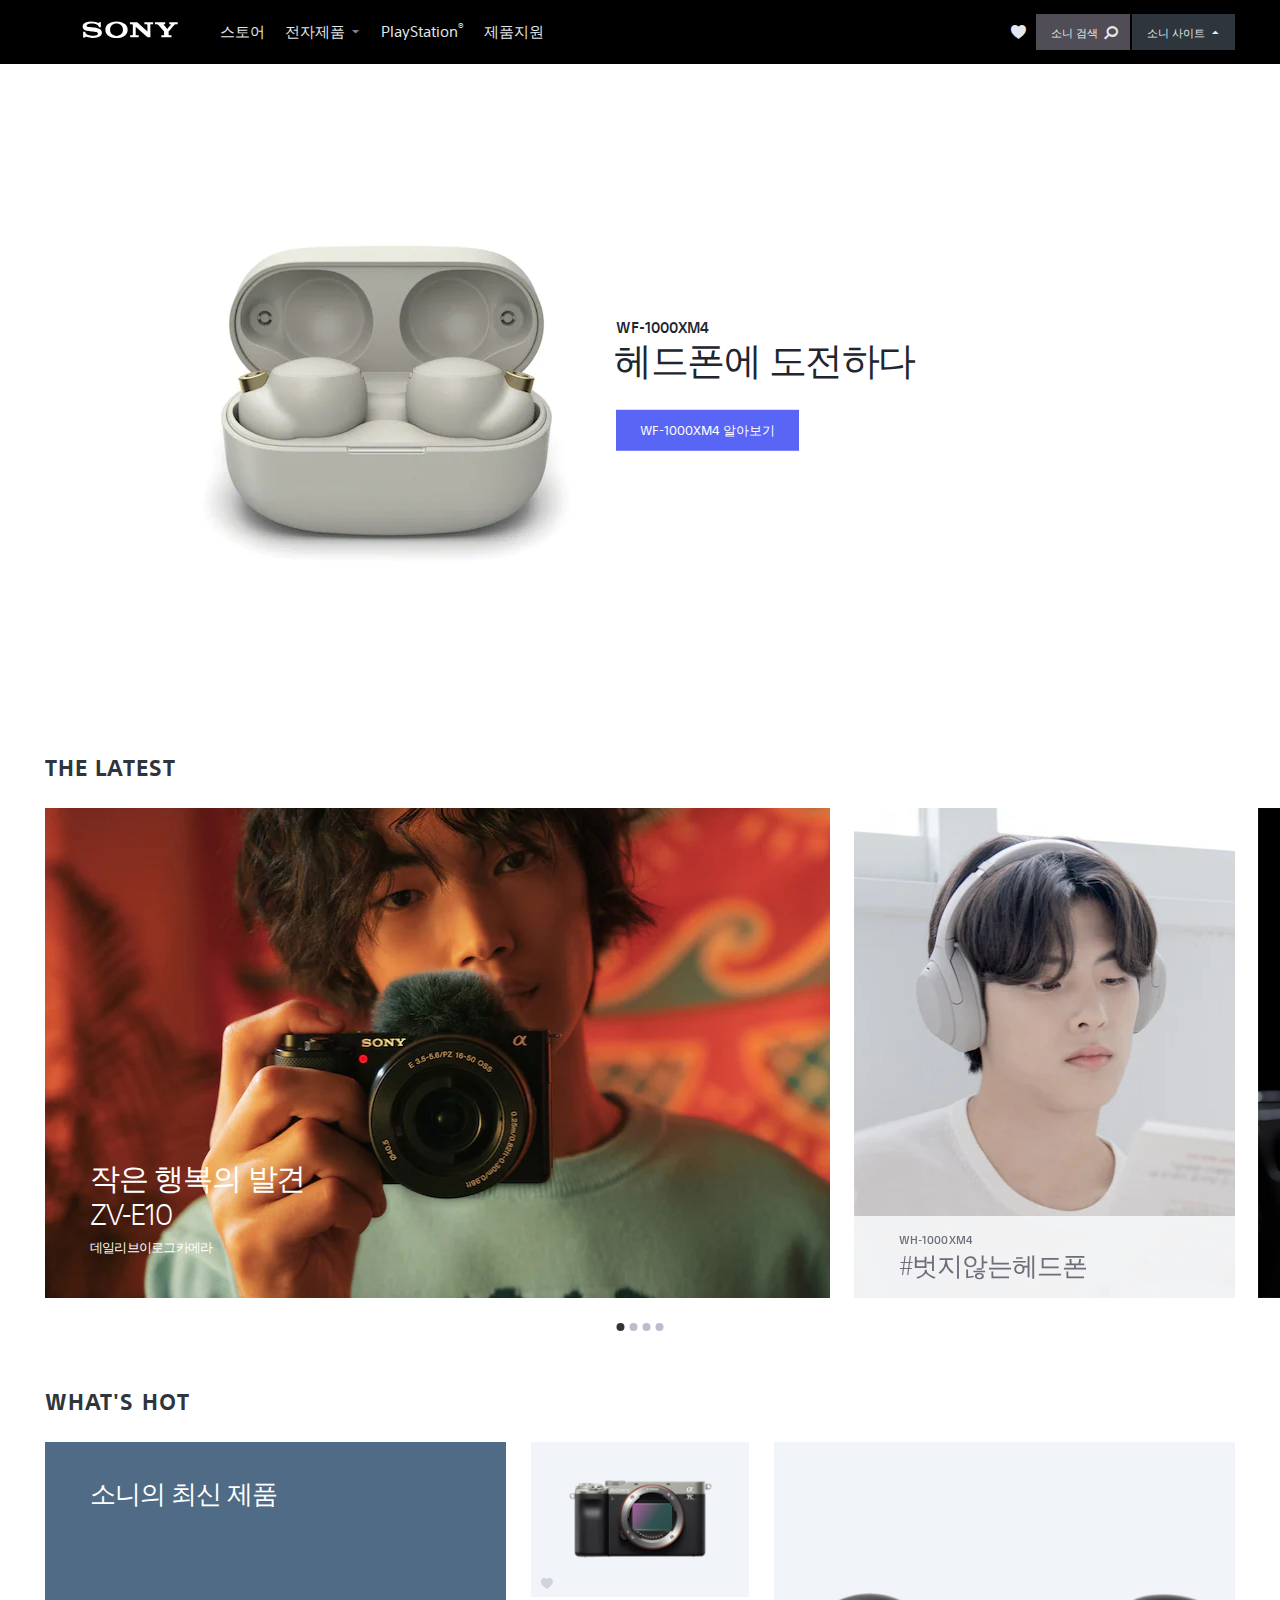
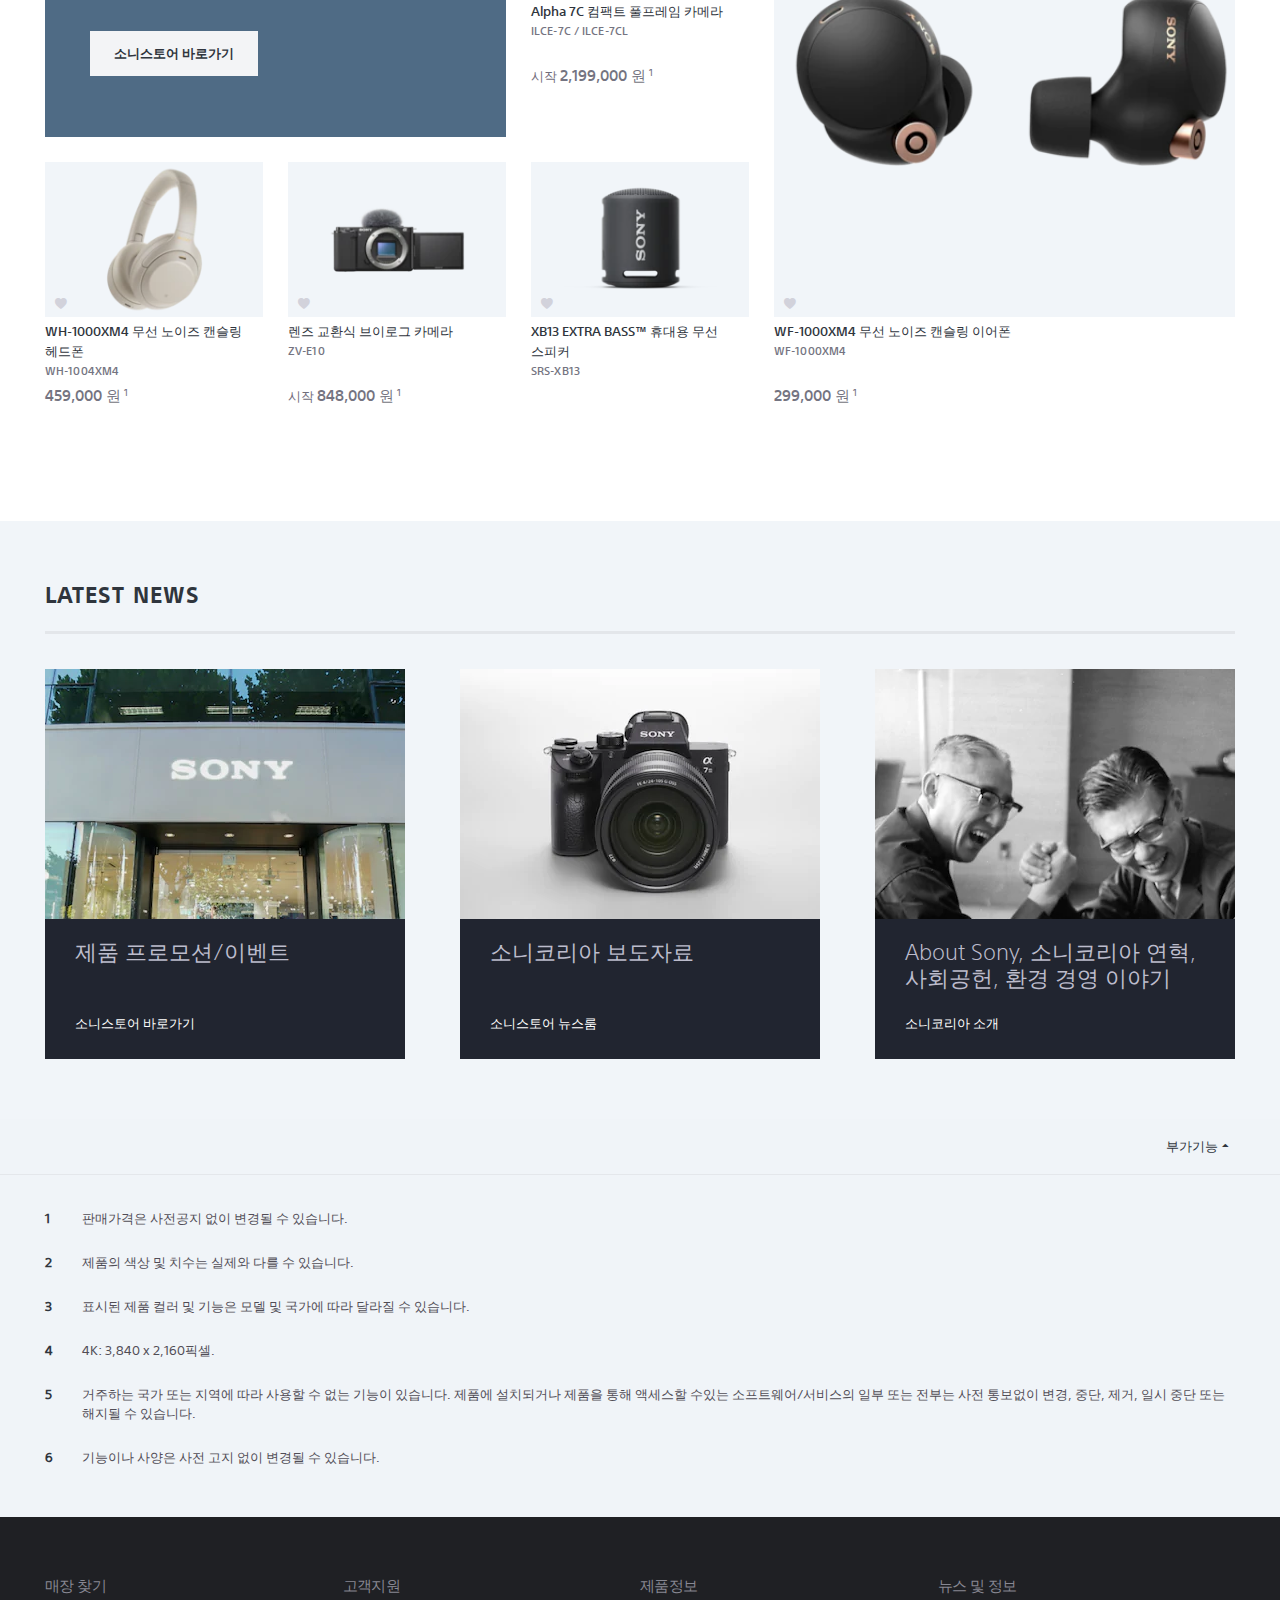
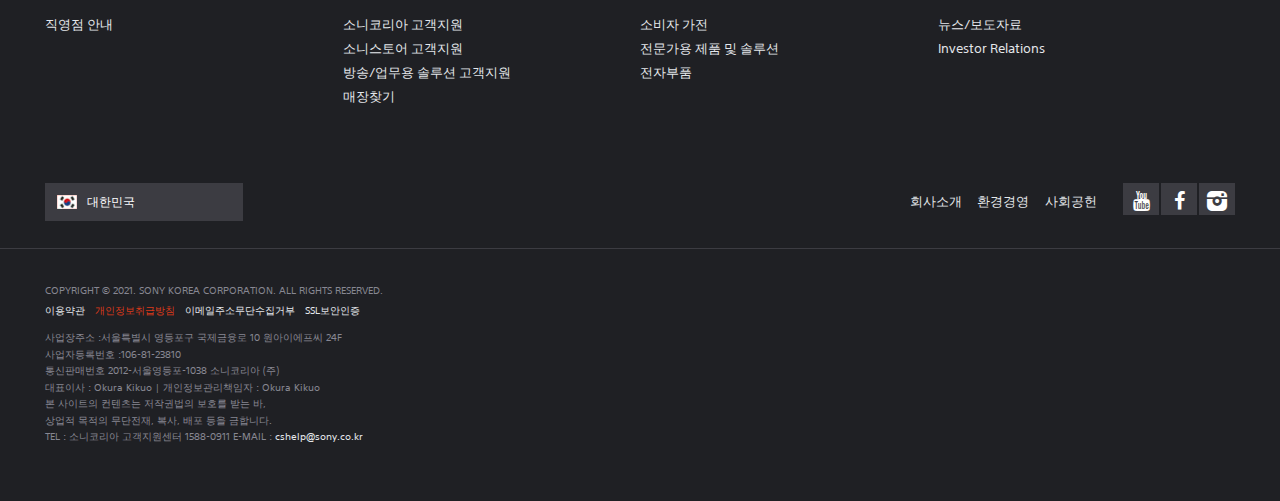
==== commit 1259669d: "Add a '.elec'" ====
--- a/index.html
+++ b/index.html
@@ -22,6 +22,16 @@
 </head>
 
 <body>
+  <!-- Go-top -->
+  <div class="fix">
+    <div class="container">
+      <span class="go-top">
+        <i class="icon-up-open-big"></i>
+      </span>
+    </div>
+  </div>
+  <!--// Go-top -->
+
   <div class="wrap">
     <!-- Header -->
     <header class="header">
@@ -48,17 +58,172 @@
         <nav class="gnb">
           <ul class="gnb-list">
             <li><a href="#">스토어</a></li>
-            <li><span>전자제품<i class="icon-down-micro"></i></span></li>
+            <li><span class="elec-btn">전자제품<i class="icon-down-micro"></i></span></li>
             <li><a href="#">PlayStation<sup>&reg;</sup></a></li>
             <li><a href="#">제품지원</a></li>
           </ul>
         </nav>
         <div class="user-menu">
           <a href="#" class="favo"><i class="icon-heart"></i></a>
-          <span class="srch">소니 검색<i class="icon-search"></i></span>
-          <span class="site">소니 사이트<i class="icon-up-micro"></i></span>
-        </div>
-      </div>
+          <span class="srch-btn">소니 검색<i class="icon-search"></i></span>
+          <span class="site-btn">소니 사이트<i class="icon-up-micro"></i></span>
+        </div>
+      </div>
+      <div class="elec">
+        <div class="elec-top">
+          <div class="container">
+            <div class="elec-cate-area">
+              <div class="elec-cate">
+                <a href="#" class="elec-cate__tit">
+                  오디오
+                  <i class="icon-right-open-mini"></i>
+                </a>
+                <ul class="elec-menu-list">
+                  <li>
+                    <i class="icon-angle-double-right"></i>
+                    <a href="#">헤드폰</a>
+                  </li>
+                  <li>
+                    <i class="icon-angle-double-right"></i>
+                    <a href="#">MP3 플레이어</a>
+                  </li>
+                  <li>
+                    <i class="icon-angle-double-right"></i>
+                    <a href="#">하이 레졸루션 오디오</a>
+                  </li>
+                  <li>
+                    <i class="icon-angle-double-right"></i>
+                    <a href="#">무선 스피커</a>
+                  </li>
+                </ul>
+                <a href="#" class="elec-cate__all">모두 보기</i>
+                </a>
+              </div>
+              <div class="elec-cate">
+                <a href="#" class="elec-cate__tit">
+                  카메라
+                  <i class="icon-right-open-mini"></i>
+                </a>
+                <ul class="elec-menu-list">
+                  <li>
+                    <i class="icon-angle-double-right"></i>
+                    <a href="#">렌즈 교환식 카메라</a>
+                  </li>
+                  <li>
+                    <i class="icon-angle-double-right"></i>
+                    <a href="#">렌즈</a>
+                  </li>
+                  <li>
+                    <i class="icon-angle-double-right"></i>
+                    <a href="#">컴팩트 카메라</a>
+                  </li>
+                  <li>
+                    <i class="icon-angle-double-right"></i>
+                    <a href="#">시네마 라인 카메라</a>
+                  </li>
+                </ul>
+                <a href="#" class="elec-cate__all">모두 보기</a>
+              </div>
+              <div class="elec-cate">
+                <a href="#" class="elec-cate__tit">
+                  비디오 카메라
+                  <i class="icon-right-open-mini"></i>
+                </a>
+                <ul class="elec-menu-list">
+                  <li>
+                    <i class="icon-angle-double-right"></i>
+                    <a href="#">캠코더</a>
+                  </li>
+                  <li>
+                    <i class="icon-angle-double-right"></i>
+                    <a href="#">액션 카메라</a>
+                  </li>
+                  <li>
+                    <i class="icon-angle-double-right"></i>
+                    <a href="#">전문가용 비디오 카메라</a>
+                  </li>
+                  <li>
+                    <i class="icon-angle-double-right"></i>
+                    <a href="#">시네마 라인 카메라</a>
+                  </li>
+                </ul>
+                <a href="#" class="elec-cate__all">모두 보기</a>
+              </div>
+              <div class="elec-cate">
+                <a href="#" class="elec-cate__tit">
+                  카 오디오
+                  <i class="icon-right-open-mini"></i>
+                </a>
+                <ul class="elec-menu-list">
+                  <li>
+                    <i class="icon-angle-double-right"></i>
+                    <a href="#">수신기 및 플레이어</a>
+                  </li>
+                  <li>
+                    <i class="icon-angle-double-right"></i>
+                    <a href="#">앰프</a>
+                  </li>
+                  <li>
+                    <i class="icon-angle-double-right"></i>
+                    <a href="#">스피커 및 서브우퍼</a>
+                  </li>
+                </ul>
+                <a href="#" class="elec-cate__all">모두 보기</a>
+              </div>
+              <div class="elec-cate">
+                <a href="#" class="elec-cate__tit">
+                  스토리지 및 케이블
+                  <i class="icon-right-open-mini"></i>
+                </a>
+                <ul class="elec-menu-list">
+                  <li>
+                    <i class="icon-angle-double-right"></i>
+                    <a href="#">메모리 카드 및 SSD</a>
+                  </li>
+                  <li>
+                    <i class="icon-angle-double-right"></i>
+                    <a href="#">케이블</a>
+                  </li>
+                </ul>
+                <a href="#" class="elec-cate__all">모두 보기</a>
+              </div>
+            </div>
+            <div class="elec-btn-area">
+              <a href="#" class="elec__btn">
+                <i class="icon-th"></i>
+                전체 전자제품
+              </a>
+              <a href="#" class="elec__btn">
+                전문가용 제품 및 솔루션 보기
+              </a>
+            </div>
+          </div>
+        </div>
+        <div class="elec-bot">
+          <div class="container">
+            <a class="elec-bot-cont">
+              <span class="elec-bot__img">
+                <img src="images/elec-bot-1.webp" alt="소니코리아">
+              </span>
+              <p class="elec-bot-txt-area">
+                <span class="elec-bot__tit">소니코리아</span>
+                <span class="elec-bot__desc">About Sony, 소니코리아 연혁, 사회공헌, 환경 경영 이야기</span>
+              </p>
+            </a>
+            <a class="elec-bot-cont">
+              <span class="elec-bot__img">
+                <img src="images/elec-bot-2.webp" alt="WF-1000XM4">
+              </span>
+              <p class="elec-bot-txt-area">
+                <span class="elec-bot__tit">WF-1000XM4</span>
+                <span class="elec-bot__desc">노이즈 캔슬링으로 몰입하다</span>
+              </p>
+            </a>
+          </div>
+        </div>
+      </div>
+      <div class="srch"></div>
+      <div class="site"></div>
     </header>
     <!--// Header -->
 
@@ -177,8 +342,8 @@
             <div class="sw-latest__next">
               <i class="icon-right-open-big"></i>
             </div>
-            <div class="swiper-pagination sw-latest__pg"></div>
-          </div>
+          </div>
+          <div class="swiper-pagination sw-latest__pg"></div>
         </div>
       </div>
     </section>
@@ -437,7 +602,7 @@
             본 사이트의 컨텐츠는 저작권법의 보호를 받는 바,<br>
             상업적 목적의 무단전재, 복사, 배포 등을 금합니다.<br>
             TEL : 소니코리아 고객지원센터 1588-0911 E-MAIL :
-            <a href="#"> cshelp@sony.co.kr</a>
+            <a href="#" class="email"> cshelp@sony.co.kr</a>
           </address>
         </div>
       </div>
--- a/css/fontello/css/fontello.css
+++ b/css/fontello/css/fontello.css
@@ -1,11 +1,11 @@
 @font-face {
   font-family: 'fontello';
-  src: url('../font/fontello.eot?10021002');
-  src: url('../font/fontello.eot?10021002#iefix') format('embedded-opentype'),
-       url('../font/fontello.woff2?10021002') format('woff2'),
-       url('../font/fontello.woff?10021002') format('woff'),
-       url('../font/fontello.ttf?10021002') format('truetype'),
-       url('../font/fontello.svg?10021002#fontello') format('svg');
+  src: url('../font/fontello.eot?55532577');
+  src: url('../font/fontello.eot?55532577#iefix') format('embedded-opentype'),
+       url('../font/fontello.woff2?55532577') format('woff2'),
+       url('../font/fontello.woff?55532577') format('woff'),
+       url('../font/fontello.ttf?55532577') format('truetype'),
+       url('../font/fontello.svg?55532577#fontello') format('svg');
   font-weight: normal;
   font-style: normal;
 }
@@ -15,7 +15,7 @@
 @media screen and (-webkit-min-device-pixel-ratio:0) {
   @font-face {
     font-family: 'fontello';
-    src: url('../font/fontello.svg?10021002#fontello') format('svg');
+    src: url('../font/fontello.svg?55532577#fontello') format('svg');
   }
 }
 */
@@ -62,6 +62,10 @@
 .icon-left-open-big:before { content: '\e805'; } /* '' */
 .icon-down-dir:before { content: '\e806'; } /* '' */
 .icon-cancel:before { content: '\e807'; } /* '' */
+.icon-up-open-big:before { content: '\e808'; } /* '' */
+.icon-th:before { content: '\e809'; } /* '' */
+.icon-right-open-mini:before { content: '\e80a'; } /* '' */
 .icon-facebook:before { content: '\f09a'; } /* '' */
+.icon-angle-double-right:before { content: '\f101'; } /* '' */
 .icon-youtube:before { content: '\f167'; } /* '' */
 .icon-instagram-filled:before { content: '\f31f'; } /* '' */
--- a/css/main.css
+++ b/css/main.css
@@ -57,6 +57,42 @@
   clear: both;
 }
 
+.fix {
+  position: fixed;
+  left: 0;
+  bottom: 0;
+  display: block;
+  width: 100%;
+  z-index: 9999;
+}
+
+.go-top {
+  position: absolute;
+  right: -14rem;
+  bottom: 5rem;
+  display: block;
+  width: 4rem;
+  height: 3.2rem;
+  line-height: 3.2rem;
+  text-align: center;
+  color: #fff;
+  background-color: rgba(33, 37, 48, 0.4);
+  border-radius: .125rem;
+  cursor: pointer;
+  visibility: hidden;
+  opacity: 0;
+  transition: all .5s;
+}
+
+.go-top:hover {
+  background-color: rgba(33, 37, 48, 0.8);
+}
+
+.go-top--show {
+  visibility: initial;
+  opacity: 1;
+}
+
 .wrap {
   position: relative;
   display: block;
@@ -69,9 +105,10 @@
   width: 100%;
   height: 6.4rem;
   background-color: #000;
-}
-
-.header .container {
+  z-index: 999999;
+}
+
+.header>.container {
   display: flex;
 }
 
@@ -185,7 +222,7 @@
   background: #2f353d;
 }
 
-.srch {
+.srch-btn {
   display: inline-block;
   height: 3.6rem;
   font-family: "SST W01 Medium", "Malgun Gothic", sans-serif;
@@ -198,7 +235,7 @@
   transition: all 0.3s;
 }
 
-.srch:hover {
+.srch-btn:hover {
   background: #5d58f5;
 }
 
@@ -209,7 +246,7 @@
   transform: scaleX(-1);
 }
 
-.site {
+.site-btn {
   display: inline-block;
   height: 3.6rem;
   font-family: "SST W01 Medium", "Malgun Gothic", sans-serif;
@@ -222,13 +259,183 @@
   transition: all 0.3s;
 }
 
-.site:hover {
+.site-btn:hover {
   background: #504d56;
 }
 
 .icon-up-micro {
   font-size: 1.4rem;
 }
+
+.elec {
+  position: relative;
+  display: none;
+}
+
+.elec::after {
+  content: '';
+  display: block;
+  height: 20px;
+  -webkit-box-shadow: inset 0px 20px 20px -20px rgb(39 43 55 / 25%);
+  box-shadow: inset 0px 20px 20px -20px rgb(39 43 55 / 25%);
+}
+
+.elec-top {
+  background-color: #fff;
+  padding: 3rem 0 3.4rem 0;
+}
+
+.elec-cate-area {
+  display: flex;
+  margin-bottom: 5rem;
+}
+
+.elec-cate {
+  position: relative;
+  display: flex;
+  flex-direction: column;
+  width: calc(119rem / 5);
+  border-right: .1rem solid #d5d5d5;
+  margin-right: 2rem;
+}
+
+.elec-cate:last-child {
+  border-right: 0;
+  margin-right: 0;
+}
+
+.elec-cate__tit {
+  display: block;
+  font-family: "SST W01 Medium", "Malgun Gothic", sans-serif;
+  font-size: 1.3rem;
+  line-height: 1.794rem;
+  color: #5d58f5;
+  margin-bottom: 1.8rem;
+}
+
+.elec-cate__tit .icon-right-open-mini {
+  font-size: 1.2rem;
+  margin-left: -.7rem;
+}
+
+.elec-menu-list {
+  display: block;
+}
+
+.elec-menu-list>li {
+  position: relative;
+  display: block;
+  /* font-size: 0; */
+  padding-left: 1.8rem;
+  margin-bottom: 1.4rem;
+}
+
+.elec-menu-list>li:last-child {
+  margin-bottom: 2.7rem;
+}
+
+.elec-menu-list>li>i {
+  position: absolute;
+  left: 0;
+  top: -.4rem;
+  font-size: 1rem;
+}
+
+.elec-menu-list>li>a {
+  display: block;
+  font-size: 1.1rem;
+  line-height: 1.2rem;
+  color: #61656A;
+  margin-left: 0 0 1rem 1.5rem;
+  cursor: pointer;
+  translate: all .5s;
+}
+
+.elec-menu-list>li>a:hover {
+  color: #5d58f5;
+}
+
+.elec-cate__all {
+  display: block;
+  font-size: 1.1rem;
+  color: #5d58f5;
+  margin-top: auto;
+  transition: all .5s;
+}
+
+.elec-cate__all:hover {
+  color: #3c4c74;
+}
+
+.elec-btn-area {
+  display: flex;
+  justify-content: center;
+}
+
+.elec__btn {
+  display: block;
+  width: 21.752rem;
+  height: 4rem;
+  font-size: 1.3rem;
+  text-align: center;
+  color: #fff;
+  background-color: #5865f5;
+  padding: 1rem 2.4rem;
+  margin: 0 2.5rem
+}
+
+.elec__btn .icon-th {
+  margin-right: .3rem;
+}
+
+.elec-bot {
+  background-color: #f1f5f9;
+  padding: 3.1rem 0 3.4rem 0;
+}
+
+.elec-bot .container {
+  display: flex;
+}
+
+.elec-bot-cont {
+  display: block;
+  width: 50%;
+}
+
+.elec-bot__img {
+  display: block;
+  float: left;
+  width: 27%;
+  height: auto;
+  margin-right: 4.9rem;
+}
+
+.elec-bot__img img {
+  width: 100%;
+}
+
+.elec-bot-txt-area {
+  display: block;
+}
+
+.elec-bot__tit {
+  display: block;
+  font-family: "SST W01 Medium", "Malgun Gothic", sans-serif;
+  font-size: 1.3rem;
+  line-height: 2.64rem;
+  color: #3c4c74;
+}
+
+.elec-bot__desc {
+  display: block;
+  font-size: 1.1rem;
+  line-height: 2.64rem;
+  color: #3c3c42;
+}
+
+.srch {}
+
+.site {}
 
 /* Visual */
 .visual {
@@ -307,11 +514,8 @@
 
 .sw-latest {
   display: block;
+  height: 49rem;
   overflow: visible;
-}
-
-.sw-latest .swiper-wrapper {
-  height: 49rem;
 }
 
 .sw-latest .swiper-slide {
@@ -499,7 +703,8 @@
 }
 
 .sw-latest .swiper-button-disabled {
-  display: none !important;
+  visibility: hidden;
+  opacity: 0;
 }
 
 .sw-latest__prev {
@@ -507,7 +712,7 @@
   left: -8%;
   top: calc(49rem / 2);
   transform: translateY(-50%);
-  display: none;
+  display: block;
   width: 4.8rem;
   height: 7.6rem;
   color: #fff;
@@ -516,11 +721,18 @@
   padding: 2.6rem 0 0 1.3rem;
   cursor: pointer;
   z-index: 99;
+  visibility: hidden;
+  opacity: 0;
   transition: all 0.5s;
 }
 
 .sw-latest__prev:hover {
   background: rgba(33, 37, 48, 0.8);
+}
+
+.sw-latest__prev--show {
+  visibility: initial;
+  opacity: 1;
 }
 
 .sw-latest__next {
@@ -528,7 +740,7 @@
   right: -8%;
   top: calc(49rem / 2);
   transform: translateY(-50%);
-  display: none;
+  display: block;
   width: 4.8rem;
   height: 7.6rem;
   color: #fff;
@@ -537,6 +749,8 @@
   padding: 2.6rem 0 0 1.8rem;
   cursor: pointer;
   z-index: 99;
+  visibility: hidden;
+  opacity: 0;
   transition: all 0.5s;
 }
 
@@ -544,14 +758,25 @@
   background: rgba(33, 37, 48, 0.8);
 }
 
+.sw-latest__next--show {
+  visibility: initial;
+  opacity: 1;
+}
+
 .sw-latest__pg {
+  left: 50%;
   bottom: 0 !important;
+  transform: translateX(-50%);
 }
 
 .sw-latest__pg .swiper-pagination-bullet {
   background: #bcbccc;
   opacity: 1;
   margin: 0 0.5rem 0 0 !important;
+}
+
+.sw-latest__pg .swiper-pagination-bullet:last-child {
+  margin-right: 0 !important;
 }
 
 .sw-latest__pg .swiper-pagination-bullet-active {
@@ -942,8 +1167,6 @@
   background: url('../images/flag.png') no-repeat -10.03rem -1.42rem;
   margin-right: 1rem;
 }
-
-.footer-etc-wrap {}
 
 .footer-etc-menu {
   display: block;
@@ -1133,11 +1356,21 @@
   line-height: 1.46667rem;
   color: #e4e7eb;
   margin-right: 1rem;
+  transition: all .5s;
+}
+
+.legal a:hover {
+  color: #878792;
 }
 
 .legal a em {
   font-style: normal;
   color: #dc3a1a;
+  transition: all .5s;
+}
+
+.legal a em:hover {
+  color: #878792;
 }
 
 .addr {
@@ -1150,6 +1383,7 @@
 
 .addr a {
   color: #e4e7eb;
+  transition: all .5s;
 }
 
 .addr a:hover {
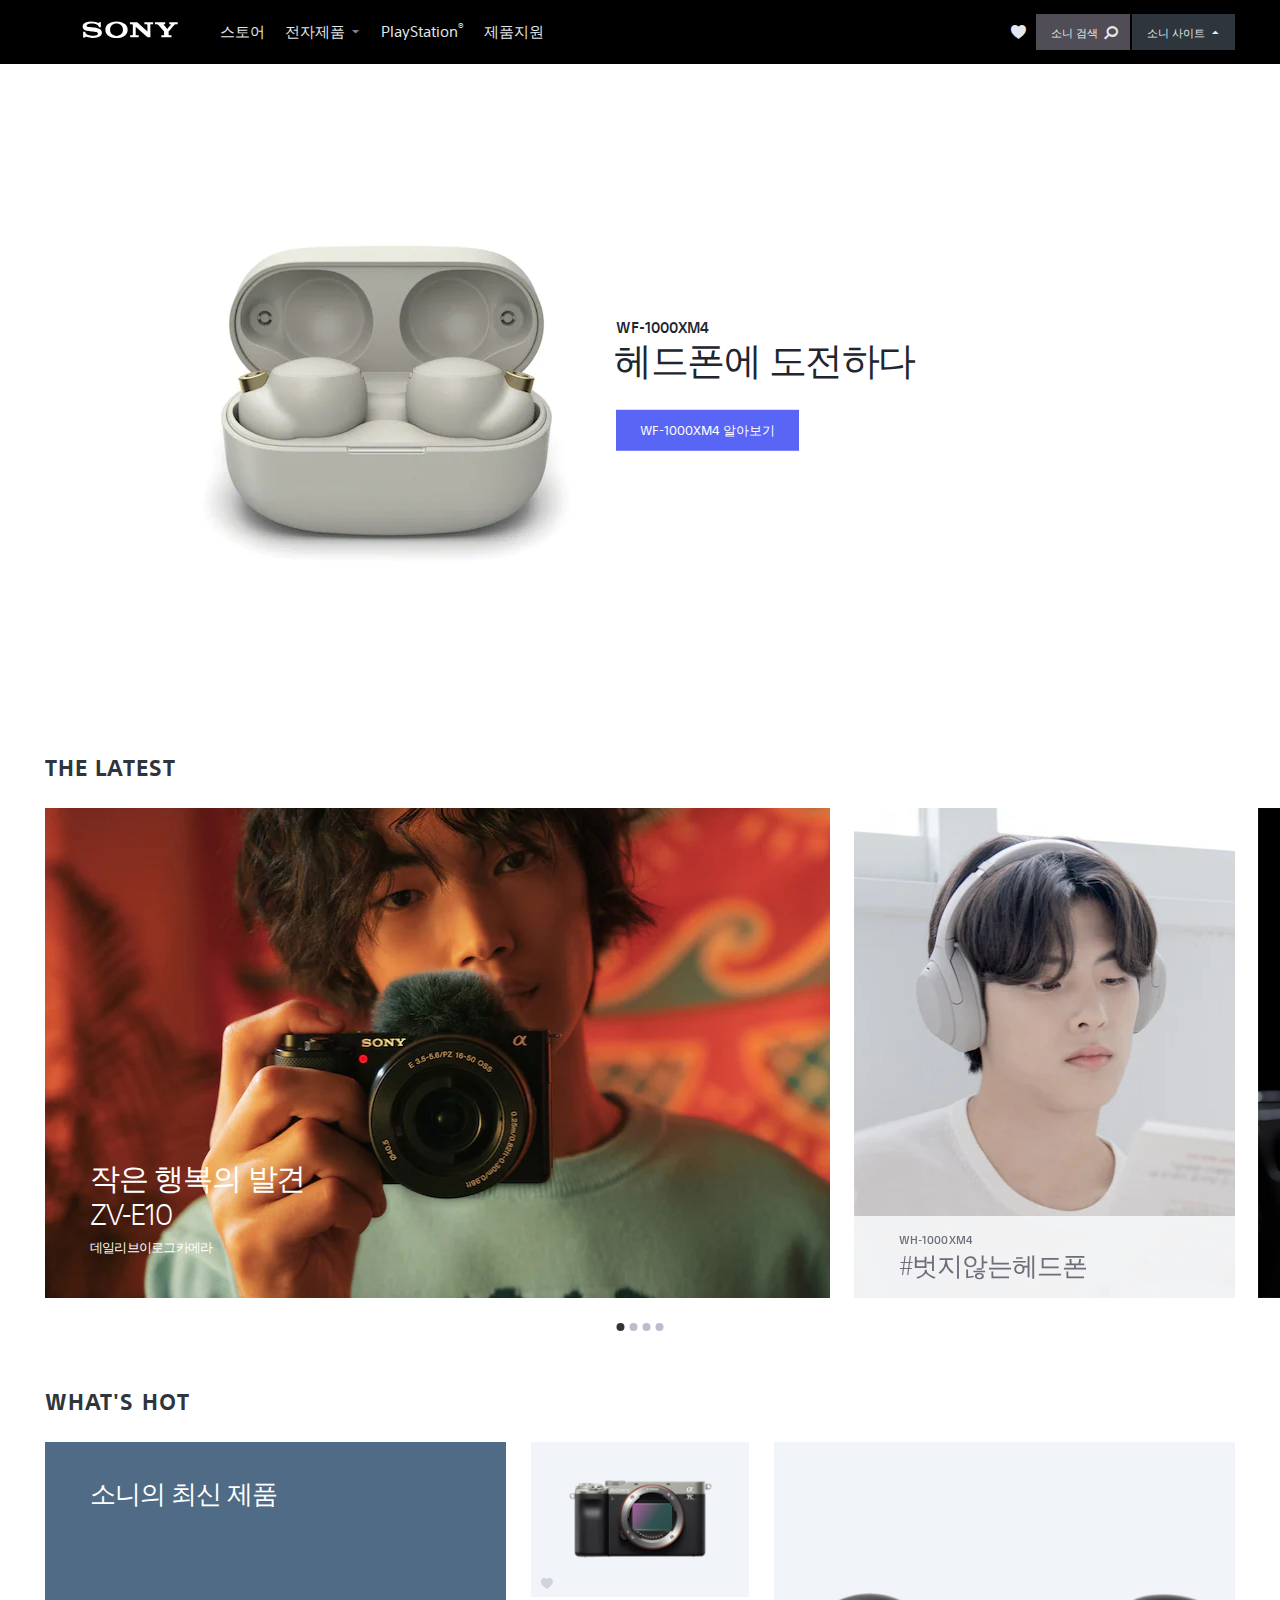
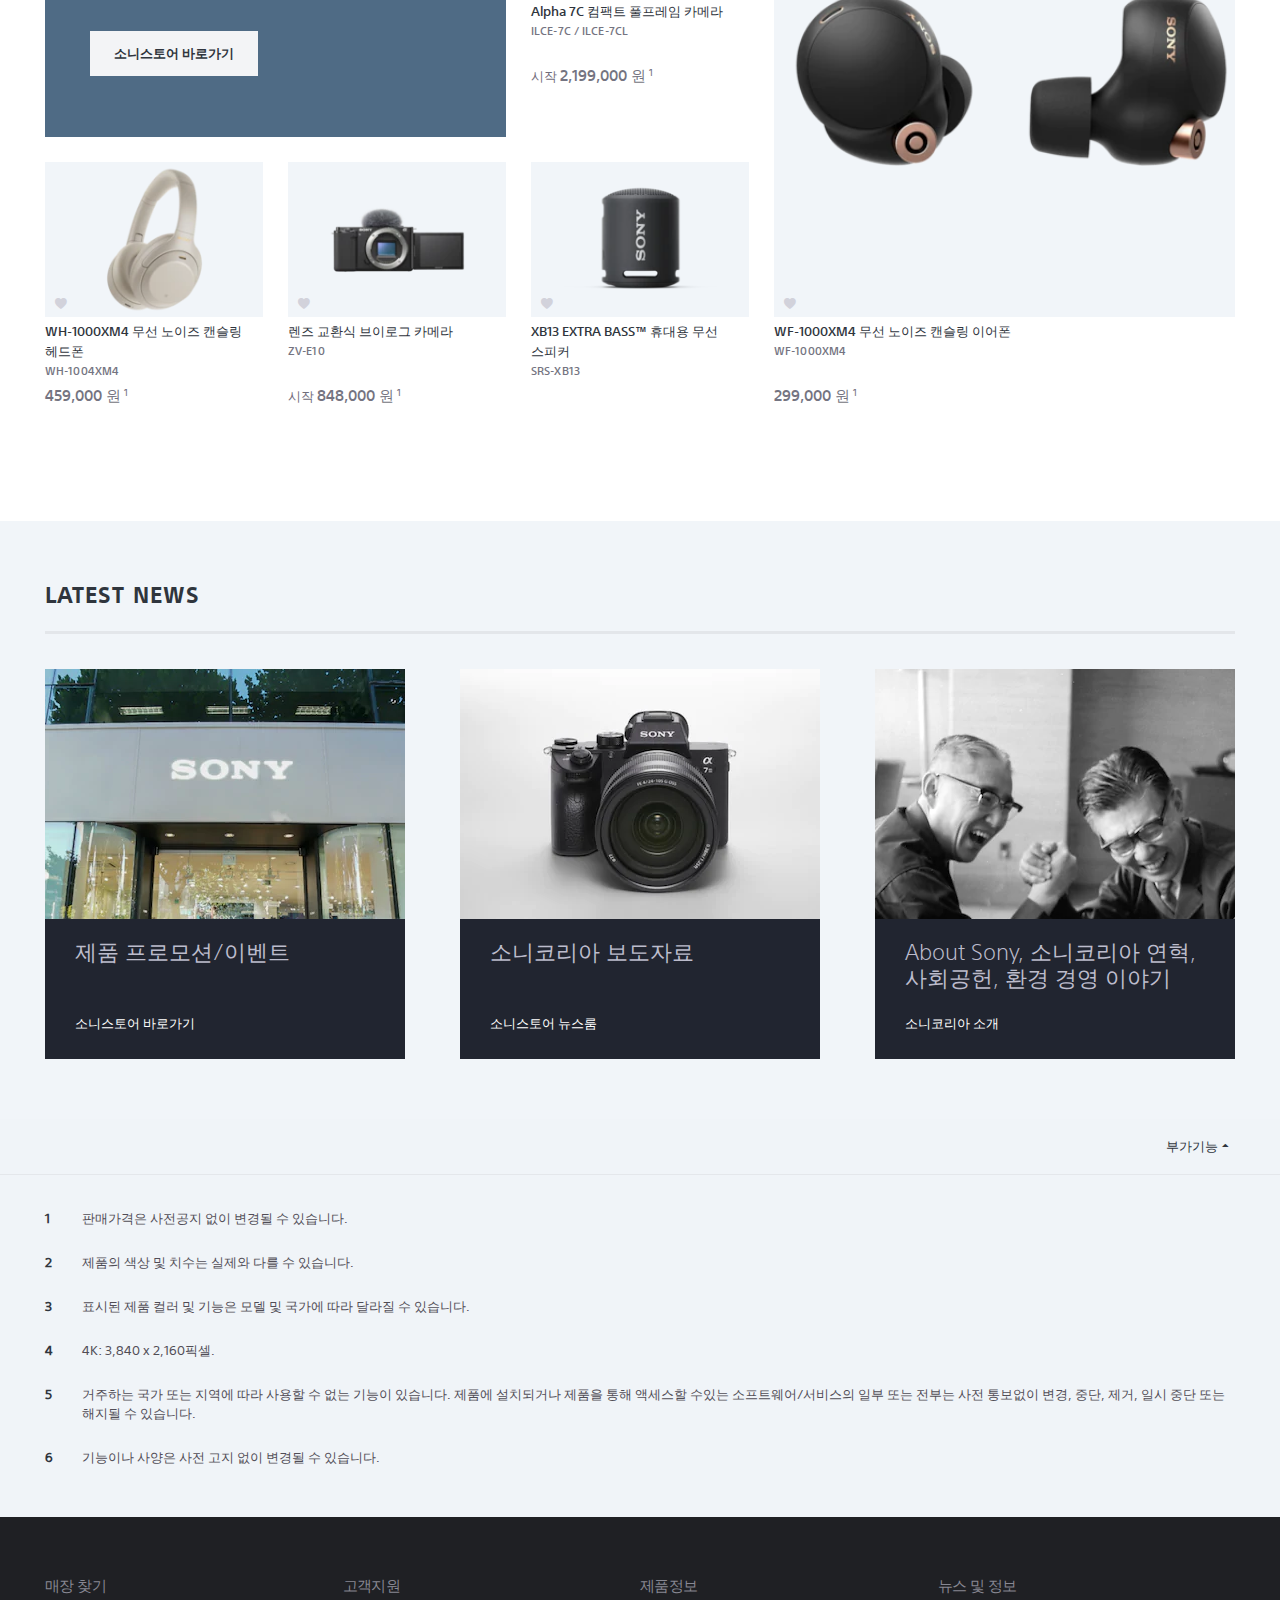
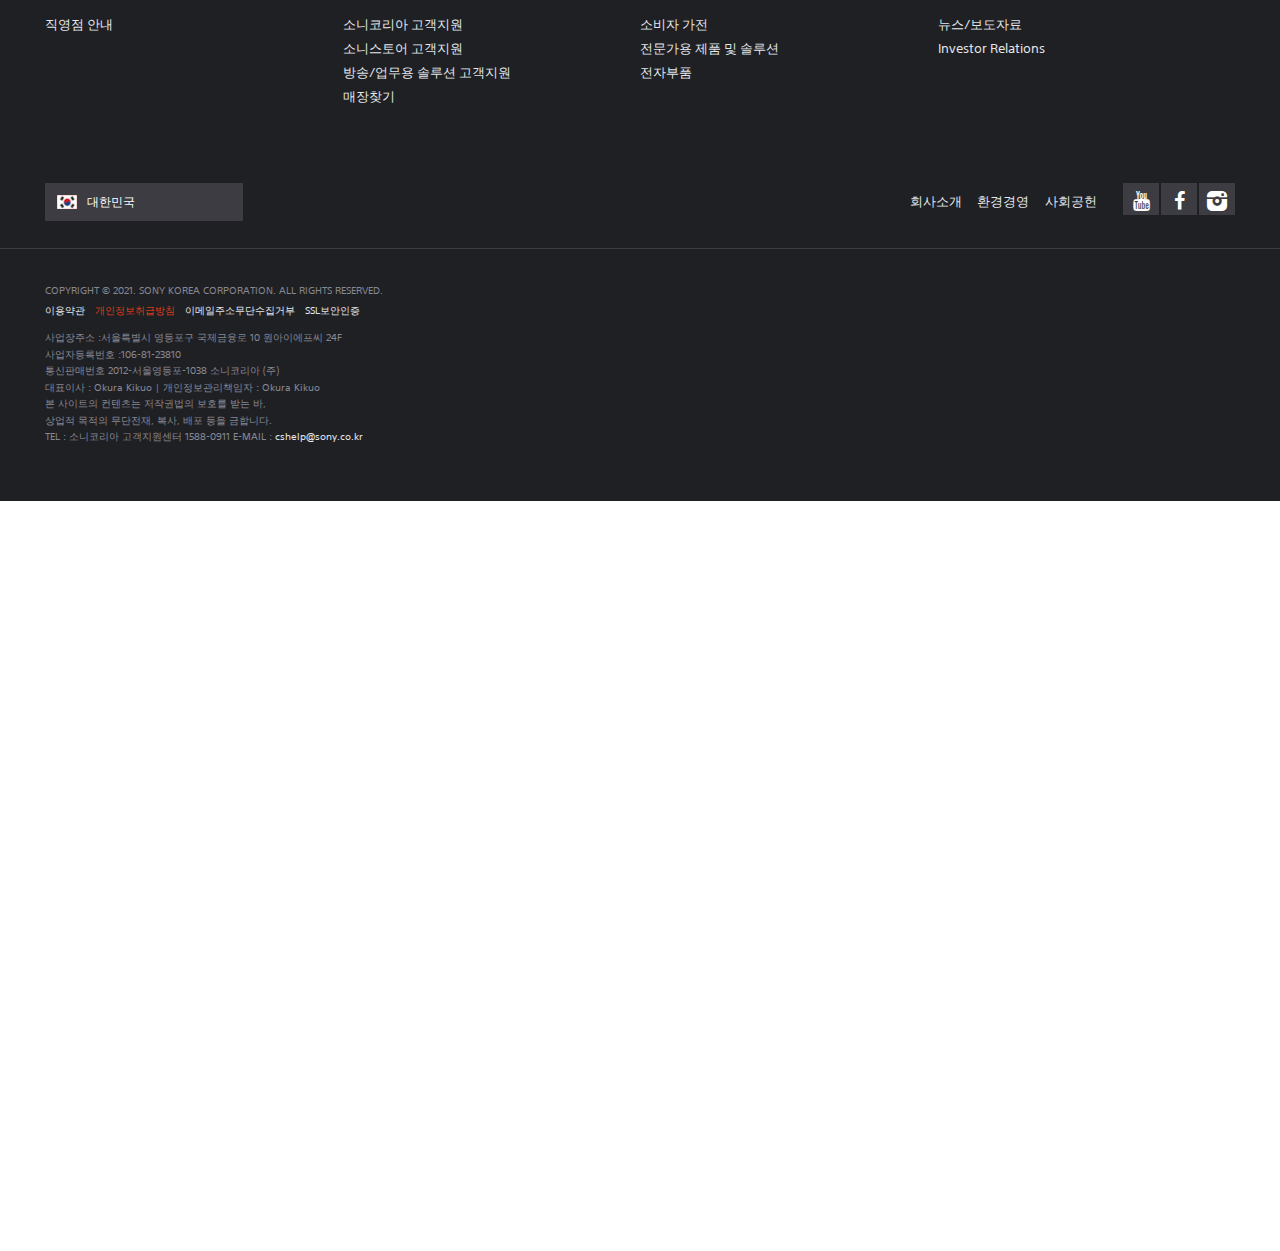
==== commit 1ba2a7db: "Add '.srch', '.site' and simplify 'script.js'" ====
--- a/index.html
+++ b/index.html
@@ -22,17 +22,17 @@
 </head>
 
 <body>
-  <!-- Go-top -->
-  <div class="fix">
-    <div class="container">
-      <span class="go-top">
-        <i class="icon-up-open-big"></i>
-      </span>
+  <div class="wrap">
+    <!-- Sony site -->
+    <div class="site">
+      <div class="container">
+        <button class="site__close">
+          닫기<i class="icon-cancel"></i>
+        </button>
+      </div>
     </div>
-  </div>
-  <!--// Go-top -->
-
-  <div class="wrap">
+    <!--// Sony site -->
+
     <!-- Header -->
     <header class="header">
       <div class="container">
@@ -65,8 +65,16 @@
         </nav>
         <div class="user-menu">
           <a href="#" class="favo"><i class="icon-heart"></i></a>
-          <span class="srch-btn">소니 검색<i class="icon-search"></i></span>
-          <span class="site-btn">소니 사이트<i class="icon-up-micro"></i></span>
+          <button class="srch-btn">소니 검색<i class="icon-search"></i></button>
+          <button class="site-btn">소니 사이트<i class="icon-up-micro"></i></button>
+          <i class="icon-down-dir srch-arrow"></i>
+        </div>
+        <div class="srch">
+          <form action="" method="GET" id="srch-form">
+            <label for="srch-input">소니검색</label>
+            <input type="text" placeholder="검색" id="srch-input">
+            <i class="icon-cancel srch-form__clear"></i>
+          </form>
         </div>
       </div>
       <div class="elec">
@@ -222,8 +230,6 @@
           </div>
         </div>
       </div>
-      <div class="srch"></div>
-      <div class="site"></div>
     </header>
     <!--// Header -->
 
@@ -492,8 +498,7 @@
             <li>표시된 제품 컬러 및 기능은 모델 및 국가에 따라 달라질 수 있습니다.</li>
             <li>4K: 3,840 x 2,160픽셀.</li>
             <li>거주하는 국가 또는 지역에 따라 사용할 수 없는 기능이 있습니다. 제품에 설치되거나 제품을 통해 액세스할 수있는 소프트웨어/서비스의 일부 또는 전부는 사전 통보없이
-              변경, 중단, 제거,
-              일시 중단 또는 해지될 수 있습니다.</li>
+              변경, 중단, 제거, 일시 중단 또는 해지될 수 있습니다.</li>
             <li>기능이나 사양은 사전 고지 없이 변경될 수 있습니다.</li>
           </ul>
         </div>
@@ -608,6 +613,16 @@
       </div>
     </footer>
     <!-- Footer -->
+
+    <!-- Go-top -->
+    <div class="fix">
+      <div class="container">
+        <span class="go-top">
+          <i class="icon-up-open-big"></i>
+        </span>
+      </div>
+    </div>
+    <!--// Go-top -->
   </div>
 </body>
 
--- a/css/main.css
+++ b/css/main.css
@@ -96,6 +96,49 @@
 .wrap {
   position: relative;
   display: block;
+}
+
+/* Sony site */
+.site {
+  width: 100%;
+  height: 75rem;
+  background: #f1f5f9;
+  padding: 2rem 0 5rem 0;
+  margin-top: -75rem;
+  transition: all .5s;
+}
+
+.site--open {
+  margin-top: 0;
+}
+
+.site__close {
+  position: absolute;
+  right: 0;
+  top: 0;
+  display: block;
+  width: 8.6rem;
+  height: 3.8rem;
+  font-family: "SST W01 Medium", "Malgun Gothic", sans-serif;
+  font-size: 1.2rem;
+  text-align: left;
+  color: #fff;
+  background-color: #504d56;
+  border: 0;
+  padding: .9rem 1.3rem 1rem 1.3rem;
+  cursor: pointer;
+  transition: all .5s;
+}
+
+.site__close:hover {
+  background-color: #212530;
+}
+
+.site__close i {
+  position: absolute;
+  right: .7rem;
+  top: .9rem;
+  font-size: 1.8rem;
 }
 
 /* Header */
@@ -228,7 +271,8 @@
   font-family: "SST W01 Medium", "Malgun Gothic", sans-serif;
   font-size: 1.1rem;
   color: #e4e7eb;
-  background: #504d56;
+  background-color: #504d56;
+  border: 0;
   padding: 0.7rem 1rem 0.6rem 1.5rem;
   margin-left: 0.2rem;
   cursor: pointer;
@@ -253,6 +297,7 @@
   font-size: 1.1rem;
   color: #e4e7eb;
   background: #2f353d;
+  border: 0;
   padding: 0.7rem 1rem 0.6rem 1.5rem;
   margin-left: 0.2rem;
   cursor: pointer;
@@ -265,6 +310,70 @@
 
 .icon-up-micro {
   font-size: 1.4rem;
+}
+
+.srch-arrow {
+  position: absolute;
+  right: 13rem;
+  top: 3.4rem;
+  display: none;
+  font-size: 3rem;
+  color: #fff;
+  transform: rotate(180deg);
+  z-index: 9;
+}
+
+.srch {
+  position: absolute;
+  right: 10.5rem;
+  top: 6.4rem;
+  display: none;
+  width: 46.7rem;
+  height: 7.9rem;
+  box-shadow: 0 0 3rem .5rem rgb(39 43 55 / 25%);
+  -webkit-box-shadow: 0 0 3rem .5rem rgb(39 43 55 / 25%);
+}
+
+#srch-form {
+  display: block;
+  padding: 2rem 2rem 1rem 2.9rem;
+  background-color: #fff;
+}
+
+#srch-form label[for="srch-input"] {
+  display: block;
+  font-family: "SST W01 Medium", "Malgun Gothic", sans-serif;
+  font-size: 1.2rem;
+  font-weight: 500;
+  line-height: 1;
+  letter-spacing: -0.012rem;
+  color: #747481;
+  margin-top: -1rem;
+}
+
+#srch-input {
+  display: block;
+  width: 80%;
+  font-size: 3rem;
+  font-weight: 400;
+  line-height: 4.95rem;
+  color: #504d56;
+  border: none;
+  outline-style: none;
+}
+
+.srch-form__clear {
+  position: absolute;
+  right: 2.5rem;
+  top: 2.2rem;
+  display: none;
+  height: 3.5rem;
+  font-size: 2.5rem;
+  color: #5d58f5;
+}
+
+.srch-form__clear:hover {
+  background-color: #e4e7eb;
 }
 
 .elec {
@@ -325,7 +434,6 @@
 .elec-menu-list>li {
   position: relative;
   display: block;
-  /* font-size: 0; */
   padding-left: 1.8rem;
   margin-bottom: 1.4rem;
 }
@@ -432,10 +540,6 @@
   line-height: 2.64rem;
   color: #3c3c42;
 }
-
-.srch {}
-
-.site {}
 
 /* Visual */
 .visual {
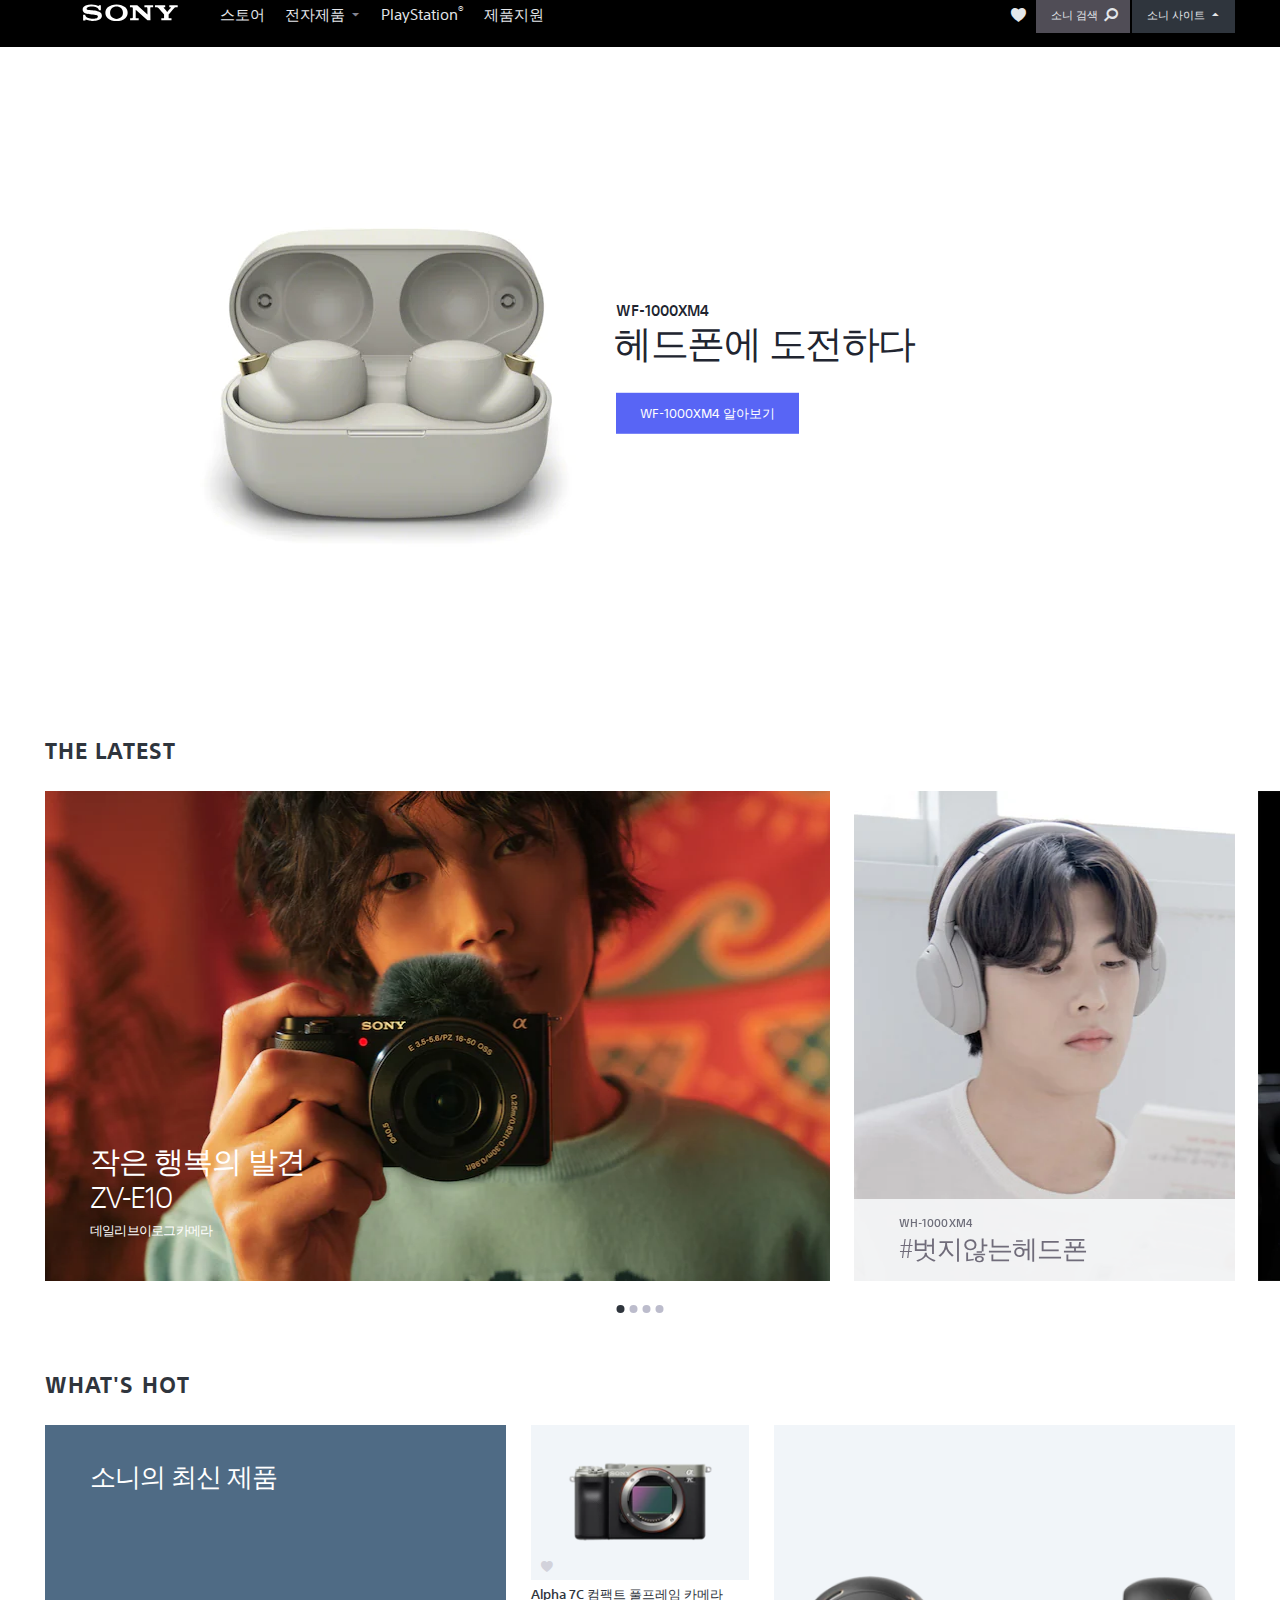
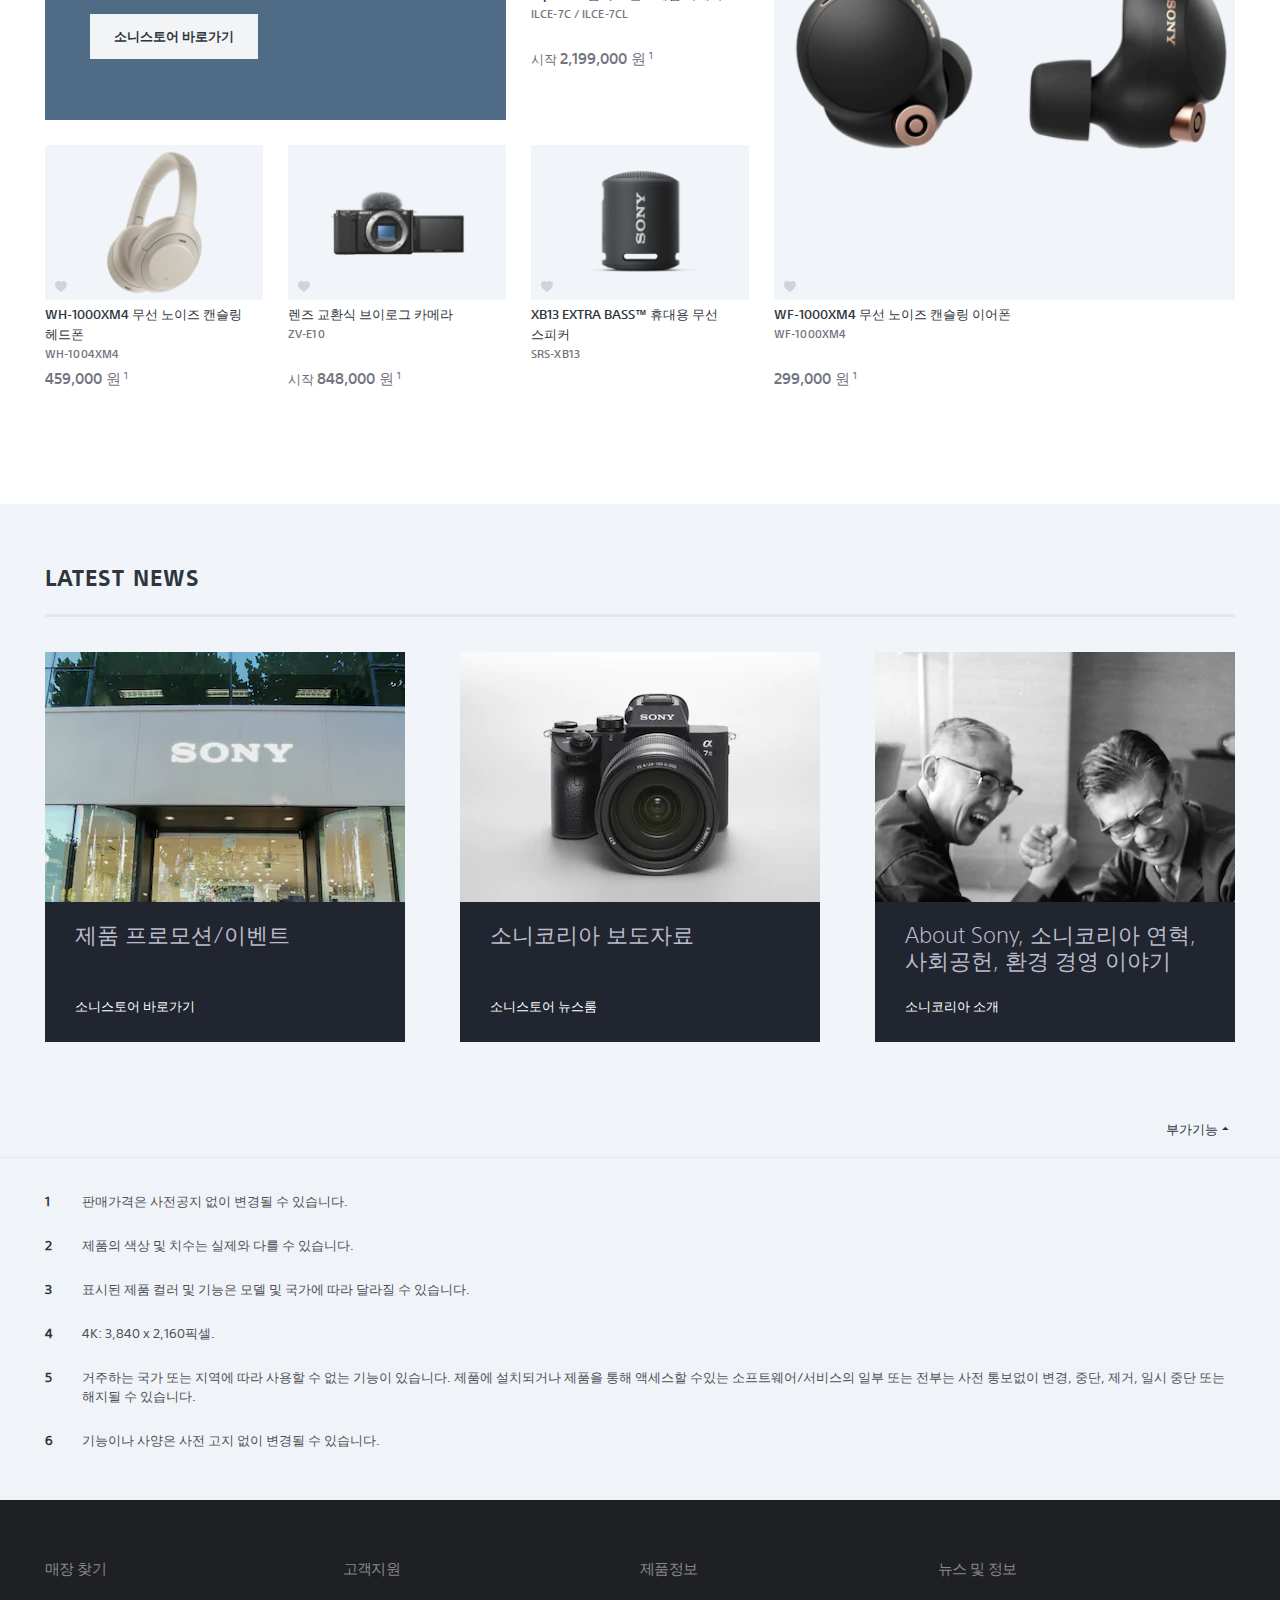
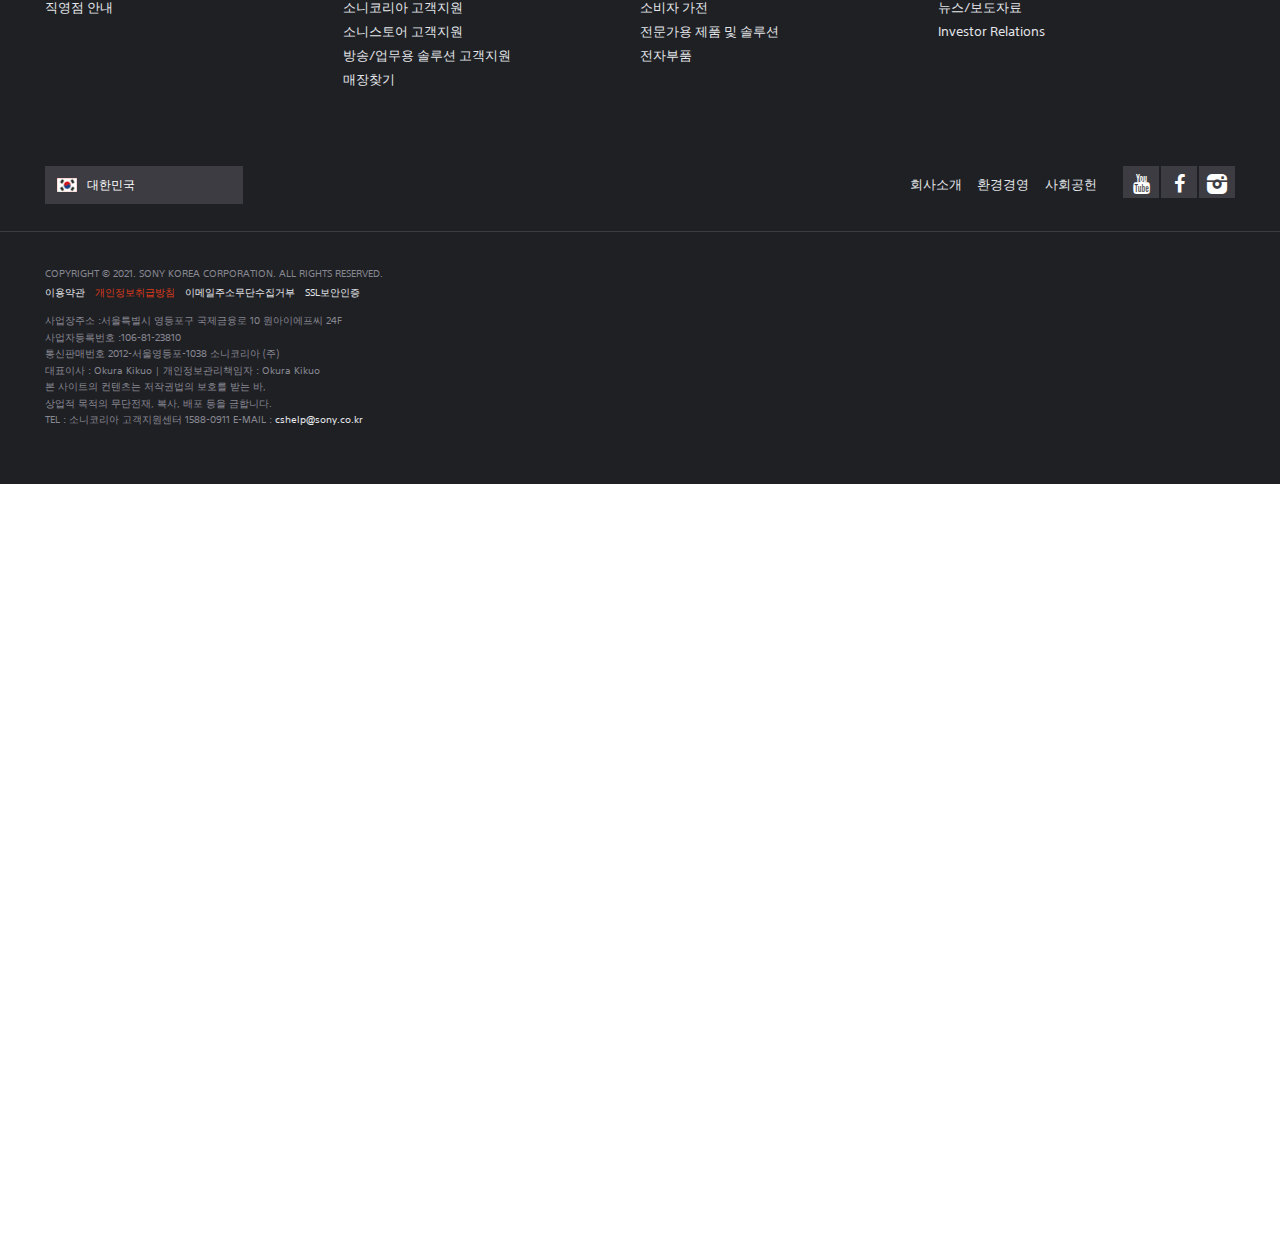
==== commit b5465cba: "Add '.site' and Refactor project" ====
--- a/index.html
+++ b/index.html
@@ -29,6 +29,44 @@
         <button class="site__close">
           닫기<i class="icon-cancel"></i>
         </button>
+        <h2 class="site__tit">소니 사이트</h2>
+        <div class="site-wrap01">
+          <a href="#" class="site-box site-box01">
+            <img src="images/site-01.webp" alt="SONY GROUP SITE">
+            <span>SONY GROUP SITE</span>
+          </a>
+          <a href="#" class="site-box site-box02">
+            <img src="images/site-02.webp" alt="소니 디자인">
+            <span>소니 디자인</span>
+          </a>
+          <a href="#" class="site-box site-box03">
+            <img src="images/site-03.webp" alt="소니 알파">
+            <span>소니 알파</span>
+          </a>
+          <a href="#" class="site-box site-box04">
+            <img src="images/site-04.webp" alt="소니 컴퓨터 엔터테인먼트 코리아">
+            <span>소니 컴퓨터 엔터테인먼트 코리아</span>
+          </a>
+        </div>
+        <div class="site-wrap02">
+          <p class="site-link">
+            <a href="#">소니 방송/업무용 솔루션</a>
+            <span>오디오 및 비이오 업계를 위한 세계 최고의 장비.</span>
+          </p>
+          <p class="site-link">
+            <a href="#">소니 픽쳐스</a>
+            <span>좋아하는 영화와 TV 쇼를 위한 허브.</span>
+          </p>
+          <p class="site-link">
+            <a href="#">소니 방송/업무용 솔루션 고객지원</a>
+          </p>
+          <p class="site-link">
+            <a href="#">소니 ATV 뮤직 퍼블리싱</a>
+          </p>
+          <p class="site-link">
+            <a href="#">환경경영</a>
+          </p>
+        </div>
       </div>
     </div>
     <!--// Sony site -->
@@ -70,9 +108,9 @@
           <i class="icon-down-dir srch-arrow"></i>
         </div>
         <div class="srch">
-          <form action="" method="GET" id="srch-form">
+          <form action="" method="GET" class="srch-form">
             <label for="srch-input">소니검색</label>
-            <input type="text" placeholder="검색" id="srch-input">
+            <input type="text" placeholder="검색" class="srch-form__input">
             <i class="icon-cancel srch-form__clear"></i>
           </form>
         </div>
@@ -255,7 +293,7 @@
               <div class="swiper-slide swiper-slide--wide">
                 <a href="#">
                   <img src="images/slide_01.webp" alt="슬라이드 1">
-                  <p class="sw-latest__txt-1">
+                  <p class="sw-latest__txt01">
                     작은 행복의 발견<br>ZV-E10
                     <span>데일리 브이로그 카메라</span>
                   </p>
@@ -266,7 +304,7 @@
               <div class="swiper-slide">
                 <a href="#">
                   <img src="images/slide_02.webp" alt="슬라이드 2">
-                  <p class="sw-latest__txt-2">
+                  <p class="sw-latest__txt02">
                     <span>WH-1000XM4</span>
                     #벗지않는헤드폰
                   </p>
@@ -275,7 +313,7 @@
               <div class="swiper-slide">
                 <a href="#">
                   <img src="images/slide_03.webp" alt="슬라이드 3">
-                  <p class="sw-latest__txt-3">
+                  <p class="sw-latest__txt03">
                     <span>α1</span>
                     독보적인존재감
                     <i class="icon-right-open-big"></i>
@@ -285,7 +323,7 @@
               <div class="swiper-slide">
                 <a href="#">
                   <img src="images/slide_04.webp" alt="슬라이드 4">
-                  <p class="sw-latest__txt-2">
+                  <p class="sw-latest__txt02">
                     <span>SRS-XB13</span>
                     어디든 함께하는 스피커
                     <i class="icon-right-open-big"></i>
@@ -295,7 +333,7 @@
               <div class="swiper-slide">
                 <a href="#">
                   <img src="images/slide_05.webp" alt="슬라이드 5">
-                  <p class="sw-latest__txt-2">
+                  <p class="sw-latest__txt02">
                     <span>ZV-1</span>
                     그냥을<br>그냥이 아니게
                   </p>
@@ -304,7 +342,7 @@
               <div class="swiper-slide">
                 <a href="#">
                   <img src="images/slide_06.webp" alt="슬라이드 6">
-                  <p class="sw-latest__txt-3">
+                  <p class="sw-latest__txt03">
                     <span>SRS-XP500</span>
                     음악에 흠뻑 취하기
                     <i class="icon-right-open-big"></i>
@@ -314,7 +352,7 @@
               <div class="swiper-slide">
                 <a href="#">
                   <img src="images/slide_07.webp" alt="슬라이드 7">
-                  <p class="sw-latest__txt-3">
+                  <p class="sw-latest__txt03">
                     <span>α75 III</span>
                     영상의 초격차
                     <i class="icon-right-open-big"></i>
@@ -324,7 +362,7 @@
               <div class="swiper-slide">
                 <a href="#">
                   <img src="images/slide_08.webp" alt="슬라이드 8">
-                  <p class="sw-latest__txt-4">
+                  <p class="sw-latest__txt04">
                     <span>α7 III</span>
                     모두를 위한 완벽한 선택<br>당신에게 필요한 모든 것
                     <i class="icon-right-open-big"></i>
@@ -334,7 +372,7 @@
               <div class="swiper-slide">
                 <a href="#">
                   <img src="images/slide_09.webp" alt="슬라이드 9">
-                  <p class="sw-latest__txt-5">
+                  <p class="sw-latest__txt05">
                     <span>FX3</span>
                     시네마틱 표현의 진수를<br>보여주는
                     <i class="icon-right-open-big"></i>
@@ -360,11 +398,11 @@
       <div class="container">
         <h2 class="hot__tit">WHAT'S HOT</h2>
         <div class="hot-wrap">
-          <div class="hot-box hot-box-1 hot-box--x2">
+          <div class="hot-box hot-box01 hot-box--x2">
             <h3>소니의 최신 제품</h3>
             <a href="#">소니스토어 바로가기</a>
           </div>
-          <div class="hot-box hot-box-2">
+          <div class="hot-box hot-box02">
             <a href="#">
               <div class="hot-box-img">
                 <img src="images/box-2.webp" alt="제품">
@@ -379,7 +417,7 @@
               </span>
             </a>
           </div>
-          <div class="hot-box hot-box-3">
+          <div class="hot-box hot-box03">
             <a href="#">
               <div class="hot-box-img">
                 <img src="images/box-3.webp" alt="제품">
@@ -394,7 +432,7 @@
               </span>
             </a>
           </div>
-          <div class="hot-box hot-box-4">
+          <div class="hot-box hot-box04">
             <a href="#">
               <div class="hot-box-img">
                 <img src="images/box-4.webp" alt="제품">
@@ -409,7 +447,7 @@
               </span>
             </a>
           </div>
-          <div class="hot-box hot-box-5">
+          <div class="hot-box hot-box05">
             <a href="#">
               <div class="hot-box-img">
                 <img src="images/box-5.webp" alt="제품">
@@ -421,7 +459,7 @@
               </p>
             </a>
           </div>
-          <div class="hot-box hot-box-6 hot-box--x4">
+          <div class="hot-box hot-box06 hot-box--x4">
             <a href="#">
               <div class="hot-box-img">
                 <img src="images/box-6.webp" alt="제품">
@@ -510,16 +548,16 @@
     <footer class="footer">
       <div class="footer-top">
         <div class="container">
-          <ul class="footer-list-dep-1">
+          <ul class="footer-dep01">
             <li>
               <span>매장 찾기</span>
-              <ul class="footer-list-dep-2">
+              <ul class="footer-dep02">
                 <li><a href="#">직영점 안내</a></li>
               </ul>
             </li>
             <li>
               <span>고객지원</span>
-              <ul class="footer-list-dep-2">
+              <ul class="footer-dep02">
                 <li><a href="#">소니코리아 고객지원</a></li>
                 <li><a href="#">소니스토어 고객지원</a></li>
                 <li><a href="#">방송/업무용 솔루션 고객지원</a></li>
@@ -528,7 +566,7 @@
             </li>
             <li>
               <span>제품정보</span>
-              <ul class="footer-list-dep-2">
+              <ul class="footer-dep02">
                 <li><a href="#">소비자 가전</a></li>
                 <li><a href="#">전문가용 제품 및 솔루션</a></li>
                 <li><a href="#">전자부품</a></li>
@@ -536,7 +574,7 @@
             </li>
             <li>
               <span>뉴스 및 정보</span>
-              <ul class="footer-list-dep-2">
+              <ul class="footer-dep02">
                 <li><a href="#">뉴스/보도자료</a></li>
                 <li><a href="#">Investor Relations</a></li>
               </ul>
@@ -551,40 +589,48 @@
                 <a href="#">사회공헌</a>
               </div>
               <div class="footer-sns-area">
-                <div class="sns-box">
-                  <i class="icon-cancel sns-box__close"></i>
-                  <p class="sns-box-cont sns-box-cont--y">
-                    <span class="sns-box__tit">Youtube 구독</span>
-                    <span href="#" class="sns-box__yt">
-                      <img src="images/sns-yt.png" alt="유튜브">
-                      YouTube
-                      <em>999+</em>
-                    </span>
-                    <a href="#" class="sns-box__link">Youtube 방문하기</a>
-                  </p>
-                  <p class="sns-box-cont sns-box-cont--f">
-                    <span class="sns-box__tit">Facebook에서 좋아요 누르기</span>
-                    <span href="#" class="sns-box__fb">
-                      <img src="images/sns-fb.png" alt="페이스북">
-                      좋아요 20만개
-                    </span>
-                    <a href="#" class="sns-box__link">Facebook 방문하기</a>
-                  </p>
-                  <p class="sns-box-cont sns-box-cont--i">
-                    <span class="sns-box__tit">인스타그램에서 팔로우하기</span>
-                    <a href="#" class="sns-box__link">인스타그램에서 보기</a>
-                  </p>
-                  <i class="icon-down-dir sns-box__arrow"></i>
+                <div class="footer__sns footer__sns--y">
+                  <i class="icon-youtube"></i>
+                  <div class="sns-box">
+                    <i class="icon-cancel sns-box__close"></i>
+                    <p class="sns-box-cont sns-box-cont--y">
+                      <span class="sns-box__tit">Youtube 구독</span>
+                      <span href="#" class="sns-box__yt">
+                        <img src="images/sns-yt.png" alt="유튜브">
+                        YouTube
+                        <em>999+</em>
+                      </span>
+                      <a href="#" class="sns-box__link">Youtube 방문하기</a>
+                    </p>
+                    <i class="icon-down-dir sns-box__arrow"></i>
+                  </div>
                 </div>
-                <span class="footer__sns footer__sns--y" sns-data=".sns-box-cont--y">
-                  <i class="icon-youtube"></i>
-                </span>
-                <span class="footer__sns footer__sns--f" sns-data=".sns-box-cont--f">
+                <div class="footer__sns footer__sns--f">
                   <i class="icon-facebook"></i>
-                </span>
-                <span class="footer__sns footer__sns--i" sns-data=".sns-box-cont--i">
+                  <div class="sns-box">
+                    <i class="icon-cancel sns-box__close"></i>
+                    <p class="sns-box-cont sns-box-cont--f">
+                      <span class="sns-box__tit">Facebook에서 좋아요 누르기</span>
+                      <span href="#" class="sns-box__fb">
+                        <img src="images/sns-fb.png" alt="페이스북">
+                        좋아요 20만개
+                      </span>
+                      <a href="#" class="sns-box__link">Facebook 방문하기</a>
+                    </p>
+                    <i class="icon-down-dir sns-box__arrow"></i>
+                  </div>
+                </div>
+                <div class="footer__sns footer__sns--i">
                   <i class="icon-instagram-filled"></i>
-                </span>
+                  <div class="sns-box">
+                    <i class="icon-cancel sns-box__close"></i>
+                    <p class="sns-box-cont sns-box-cont--i">
+                      <span class="sns-box__tit">인스타그램에서 팔로우하기</span>
+                      <a href="#" class="sns-box__link">인스타그램에서 보기</a>
+                    </p>
+                    <i class="icon-down-dir sns-box__arrow"></i>
+                  </div>
+                </div>
               </div>
             </div>
           </div>
--- a/css/main.css
+++ b/css/main.css
@@ -57,42 +57,6 @@
   clear: both;
 }
 
-.fix {
-  position: fixed;
-  left: 0;
-  bottom: 0;
-  display: block;
-  width: 100%;
-  z-index: 9999;
-}
-
-.go-top {
-  position: absolute;
-  right: -14rem;
-  bottom: 5rem;
-  display: block;
-  width: 4rem;
-  height: 3.2rem;
-  line-height: 3.2rem;
-  text-align: center;
-  color: #fff;
-  background-color: rgba(33, 37, 48, 0.4);
-  border-radius: .125rem;
-  cursor: pointer;
-  visibility: hidden;
-  opacity: 0;
-  transition: all .5s;
-}
-
-.go-top:hover {
-  background-color: rgba(33, 37, 48, 0.8);
-}
-
-.go-top--show {
-  visibility: initial;
-  opacity: 1;
-}
-
 .wrap {
   position: relative;
   display: block;
@@ -100,11 +64,10 @@
 
 /* Sony site */
 .site {
-  width: 100%;
-  height: 75rem;
+  position: relative;
   background: #f1f5f9;
-  padding: 2rem 0 5rem 0;
-  margin-top: -75rem;
+  padding: 2rem 0 6.5rem 0;
+  margin-top: -76.5906rem;
   transition: all .5s;
 }
 
@@ -136,9 +99,110 @@
 
 .site__close i {
   position: absolute;
-  right: .7rem;
+  right: .6rem;
   top: .9rem;
   font-size: 1.8rem;
+}
+
+.site__tit {
+  font-size: 2.2rem;
+  font-weight: 500;
+  line-height: 3rem;
+  letter-spacing: .11rem;
+  color: #2f353d;
+  padding: 5rem 0 3.7rem 0;
+}
+
+.site-wrap01 {
+  position: relative;
+  height: 35.7907rem;
+  margin-bottom: 4.8rem;
+}
+
+.site-box {
+  position: absolute;
+  width: 31%;
+  height: 15.6609rem;
+}
+
+.site-box01 {
+  left: 0;
+  top: 0;
+  height: 100%;
+}
+
+.site-box02 {
+  left: calc(119rem * 34.5 / 100);
+  top: 0;
+}
+
+.site-box03 {
+  right: 0;
+  top: 0;
+}
+
+.site-box04 {
+  left: calc(119rem * 34.5 / 100);
+  bottom: 0;
+}
+
+.site-box img {
+  width: 100%;
+  height: auto;
+}
+
+.site-box:hover img {
+  opacity: .9;
+}
+
+.site-box span {
+  position: absolute;
+  left: 0;
+  bottom: 0;
+  font-family: "SST W01 Medium", "Malgun Gothic", sans-serif;
+  font-size: 1.2rem;
+  font-weight: 500;
+  line-height: 1.8rem;
+  letter-spacing: .012rem;
+  color: #2f353d;
+}
+
+.site-wrap02 {
+  display: flex;
+  flex-wrap: wrap;
+  background-color: #fff;
+  padding: 2rem 0 0 1.18%;
+}
+
+.site-link {
+  display: block;
+  width: 21.5%;
+  line-height: 2.64rem;
+  padding-bottom: 2.1rem;
+  margin-left: 2.52%;
+}
+
+.site-link a {
+  display: inline-block;
+  font-size: 1.3rem;
+  font-weight: 400;
+  line-height: 2rem;
+  color: #5d58f5;
+  transition: all .3s;
+}
+
+.site-link a:hover {
+  color: #3c4c74;
+}
+
+.site-link span {
+  display: block;
+  font-size: 1.2rem;
+  font-weight: 400;
+  line-height: 1.8rem;
+  word-break: keep-all;
+  color: #504d56;
+  margin-bottom: .8rem;
 }
 
 /* Header */
@@ -273,7 +337,7 @@
   color: #e4e7eb;
   background-color: #504d56;
   border: 0;
-  padding: 0.7rem 1rem 0.6rem 1.5rem;
+  padding: 0.4rem 1rem 0.6rem 1.5rem;
   margin-left: 0.2rem;
   cursor: pointer;
   transition: all 0.3s;
@@ -298,7 +362,7 @@
   color: #e4e7eb;
   background: #2f353d;
   border: 0;
-  padding: 0.7rem 1rem 0.6rem 1.5rem;
+  padding: 0.4rem 1rem 0.6rem 1.5rem;
   margin-left: 0.2rem;
   cursor: pointer;
   transition: all 0.3s;
@@ -334,13 +398,13 @@
   -webkit-box-shadow: 0 0 3rem .5rem rgb(39 43 55 / 25%);
 }
 
-#srch-form {
+.srch-form {
   display: block;
   padding: 2rem 2rem 1rem 2.9rem;
   background-color: #fff;
 }
 
-#srch-form label[for="srch-input"] {
+.srch-form label {
   display: block;
   font-family: "SST W01 Medium", "Malgun Gothic", sans-serif;
   font-size: 1.2rem;
@@ -351,7 +415,7 @@
   margin-top: -1rem;
 }
 
-#srch-input {
+.srch-form__input {
   display: block;
   width: 80%;
   font-size: 3rem;
@@ -384,9 +448,9 @@
 .elec::after {
   content: '';
   display: block;
-  height: 20px;
-  -webkit-box-shadow: inset 0px 20px 20px -20px rgb(39 43 55 / 25%);
-  box-shadow: inset 0px 20px 20px -20px rgb(39 43 55 / 25%);
+  height: 2rem;
+  -webkit-box-shadow: inset 0 2rem 2rem -2rem rgb(39 43 55 / 25%);
+  box-shadow: inset 0 2rem 2rem -2rem rgb(39 43 55 / 25%);
 }
 
 .elec-top {
@@ -664,7 +728,7 @@
   opacity: 0;
 }
 
-.sw-latest__txt-1 {
+.sw-latest__txt01 {
   position: absolute;
   left: 0;
   bottom: 0;
@@ -679,7 +743,7 @@
   white-space: nowrap;
 }
 
-.sw-latest__txt-1 span {
+.sw-latest__txt01 span {
   position: relative;
   display: block;
   font-size: 1.3rem;
@@ -687,7 +751,7 @@
   margin-top: 0.5rem;
 }
 
-.sw-latest__txt-2 {
+.sw-latest__txt02 {
   position: absolute;
   left: 0;
   bottom: 0;
@@ -704,7 +768,7 @@
   white-space: nowrap;
 }
 
-.sw-latest__txt-2 span {
+.sw-latest__txt02 span {
   position: relative;
   display: block;
   font-family: "SST W01 Medium", "Malgun Gothic", sans-serif;
@@ -714,7 +778,7 @@
   color: #6f6f7b;
 }
 
-.sw-latest__txt-3 {
+.sw-latest__txt03 {
   position: absolute;
   left: 0;
   bottom: 0;
@@ -729,7 +793,7 @@
   white-space: nowrap;
 }
 
-.sw-latest__txt-3 span {
+.sw-latest__txt03 span {
   position: relative;
   display: block;
   font-family: "SST W01 Medium", "Malgun Gothic", sans-serif;
@@ -744,11 +808,11 @@
   margin-left: -0.5rem;
 }
 
-.sw-latest__txt-3 .icon-right-open-big {
-  color: #fff;
-}
-
-.sw-latest__txt-4 {
+.sw-latest__txt03 .icon-right-open-big {
+  color: #fff;
+}
+
+.sw-latest__txt04 {
   position: absolute;
   left: 0;
   bottom: 0;
@@ -764,7 +828,7 @@
   padding: 2rem 3rem;
 }
 
-.sw-latest__txt-4 span {
+.sw-latest__txt04 span {
   position: relative;
   display: block;
   font-family: "SST W01 Medium", "Malgun Gothic", sans-serif;
@@ -774,11 +838,11 @@
   color: #bcbccc;
 }
 
-.sw-latest__txt-4 .icon-right-open-big {
+.sw-latest__txt04 .icon-right-open-big {
   color: #bcbccc;
 }
 
-.sw-latest__txt-5 {
+.sw-latest__txt05 {
   position: absolute;
   left: 0;
   bottom: 0;
@@ -792,7 +856,7 @@
   padding: 3rem;
 }
 
-.sw-latest__txt-5 span {
+.sw-latest__txt05 span {
   position: relative;
   display: block;
   font-family: "SST W01 Medium", "Malgun Gothic", sans-serif;
@@ -802,7 +866,7 @@
   color: #000;
 }
 
-.sw-latest__txt-5 .icon-right-open-big {
+.sw-latest__txt05 .icon-right-open-big {
   color: #000;
 }
 
@@ -911,13 +975,13 @@
   transition: all 0.5s;
 }
 
-.hot-box-1 {
+.hot-box01 {
   left: 0;
   top: 0;
   padding: 3.5rem 0 0 4.5rem
 }
 
-.hot-box-1 h3 {
+.hot-box01 h3 {
   font-family: "SST W01 Medium", "Malgun Gothic", sans-serif;
   font-size: 2.6rem;
   font-weight: 400;
@@ -927,7 +991,7 @@
   padding-bottom: 12rem;
 }
 
-.hot-box-1 a {
+.hot-box01 a {
   display: inline-block;
   font-size: 1.3rem;
   font-weight: 700;
@@ -937,27 +1001,27 @@
   padding: 0 2.4rem;
 }
 
-.hot-box-2 {
+.hot-box02 {
   left: calc(21.8rem * 2 + 2.5rem * 2);
   top: 0;
 }
 
-.hot-box-3 {
+.hot-box03 {
   left: 0;
   top: calc(29.5rem + 2.5rem);
 }
 
-.hot-box-4 {
+.hot-box04 {
   left: calc(21.8rem + 2.5rem);
   top: calc(29.5rem + 2.5rem);
 }
 
-.hot-box-5 {
+.hot-box05 {
   left: calc(21.8rem * 2 + 2.5rem * 2);
   top: calc(29.5rem + 2.5rem);
 }
 
-.hot-box-6 {
+.hot-box06 {
   left: calc(21.8rem * 3 + 2.5rem * 3);
   top: 0;
 }
@@ -972,11 +1036,11 @@
   height: calc(29.5rem * 2 + 2.5rem);
 }
 
-.hot-box-2 a,
-.hot-box-3 a,
-.hot-box-4 a,
-.hot-box-5 a,
-.hot-box-6 a {
+.hot-box02 a,
+.hot-box03 a,
+.hot-box04 a,
+.hot-box05 a,
+.hot-box06 a {
   display: block;
   width: 100%;
   height: 100%;
@@ -990,7 +1054,7 @@
   transition: all .3s;
 }
 
-.hot-box-6 .hot-box-img {
+.hot-box06 .hot-box-img {
   height: calc(29.5rem + 2.5rem + 15.5rem);
 }
 
@@ -1202,18 +1266,18 @@
   padding-bottom: 2.7rem;
 }
 
-.footer-list-dep-1 {
+.footer-dep01 {
   display: flex;
   width: 100%;
   margin-bottom: 7.4rem;
 }
 
-.footer-list-dep-1>li {
+.footer-dep01>li {
   display: block;
   width: 25%;
 }
 
-.footer-list-dep-1>li>span {
+.footer-dep01>li>span {
   display: block;
   font-size: 1.5rem;
   letter-spacing: -0.06rem;
@@ -1222,11 +1286,11 @@
   margin-bottom: 1.8rem;
 }
 
-.footer-list-dep-2>li {
+.footer-dep02>li {
   font-size: 0;
 }
 
-.footer-list-dep-2>li>a {
+.footer-dep02>li>a {
   display: inline-block;
   font-size: 1.3rem;
   line-height: 2.4rem;
@@ -1234,7 +1298,7 @@
   transition: all 0.5s;
 }
 
-.footer-list-dep-2>li>a:hover {
+.footer-dep02>li>a:hover {
   color: #878792;
 }
 
@@ -1284,6 +1348,7 @@
   line-height: 3.8rem;
   color: #e4e7eb;
   margin-left: 1.56rem;
+  transition: all .3s;
 }
 
 .footer-etc-menu a:hover {
@@ -1295,6 +1360,41 @@
   display: flex;
   float: left;
   margin-left: 2.4rem;
+}
+
+.footer__sns {
+  position: relative;
+  display: inline-block;
+  width: 3.6rem;
+  height: 3.2rem;
+  line-height: 3.2rem;
+  text-align: center;
+  background: #3c3c42;
+  margin-left: .2rem;
+  cursor: pointer;
+}
+
+.footer__sns--y:hover {
+  background: #ef3c39;
+}
+
+.footer__sns--f:hover {
+  background: #3b5b99;
+}
+
+.footer__sns--i:hover {
+  background: #507da2;
+}
+
+.footer__sns>i {
+  font-size: 2rem;
+  color: #fff;
+  vertical-align: -.3rem;
+}
+
+.footer-bot {
+  padding-top: 3.4rem;
+  height: 20.8rem;
 }
 
 .sns-box {
@@ -1331,10 +1431,6 @@
   background: #2f353d;
 }
 
-.sns-box-cont {
-  display: none;
-}
-
 .sns-box__tit {
   display: block;
   font-size: 1.6875rem;
@@ -1352,7 +1448,7 @@
   background: #e52117;
   border-radius: .3rem;
   padding-left: .7rem;
-  border: 1px solid #ccc;
+  border: .1rem solid #ccc;
 }
 
 .sns-box__yt img {
@@ -1377,7 +1473,7 @@
   background: #1877f1;
   border-radius: .3rem;
   padding: 0 .7rem;
-  border: 1px solid #ccc;
+  border: .1rem solid #ccc;
 }
 
 .sns-box__link {
@@ -1400,45 +1496,10 @@
 .sns-box__arrow {
   position: absolute;
   left: 50%;
-  bottom: -3.5rem;
+  bottom: -2.2rem;
   transform: translateX(-50%);
   font-size: 3.5rem;
   color: rgba(255, 255, 255, .95);
-}
-
-.footer__sns {
-  position: relative;
-  display: inline-block;
-  width: 3.6rem;
-  height: 3.2rem;
-  line-height: 3.2rem;
-  text-align: center;
-  background: #3c3c42;
-  margin-left: .2rem;
-  cursor: pointer;
-}
-
-.footer__sns--y:hover {
-  background: #ef3c39;
-}
-
-.footer__sns--f:hover {
-  background: #3b5b99;
-}
-
-.footer__sns--i:hover {
-  background: #507da2;
-}
-
-.footer__sns>i {
-  font-size: 2rem;
-  color: #fff;
-  vertical-align: -.3rem;
-}
-
-.footer-bot {
-  padding-top: 3.4rem;
-  height: 20.8rem;
 }
 
 .copy {
@@ -1494,4 +1555,39 @@
   color: #878792;
 }
 
-@media screen and (max-width: 980px) {}+/* Go-top */
+.fix {
+  position: fixed;
+  left: 0;
+  bottom: 0;
+  display: block;
+  width: 100%;
+  z-index: 9999;
+}
+
+.go-top {
+  position: absolute;
+  right: -14rem;
+  bottom: 5rem;
+  display: block;
+  width: 4rem;
+  height: 3.2rem;
+  line-height: 3.2rem;
+  text-align: center;
+  color: #fff;
+  background-color: rgba(33, 37, 48, 0.4);
+  border-radius: .125rem;
+  cursor: pointer;
+  visibility: hidden;
+  opacity: 0;
+  transition: all .5s;
+}
+
+.go-top:hover {
+  background-color: rgba(33, 37, 48, 0.8);
+}
+
+.go-top--show {
+  visibility: initial;
+  opacity: 1;
+}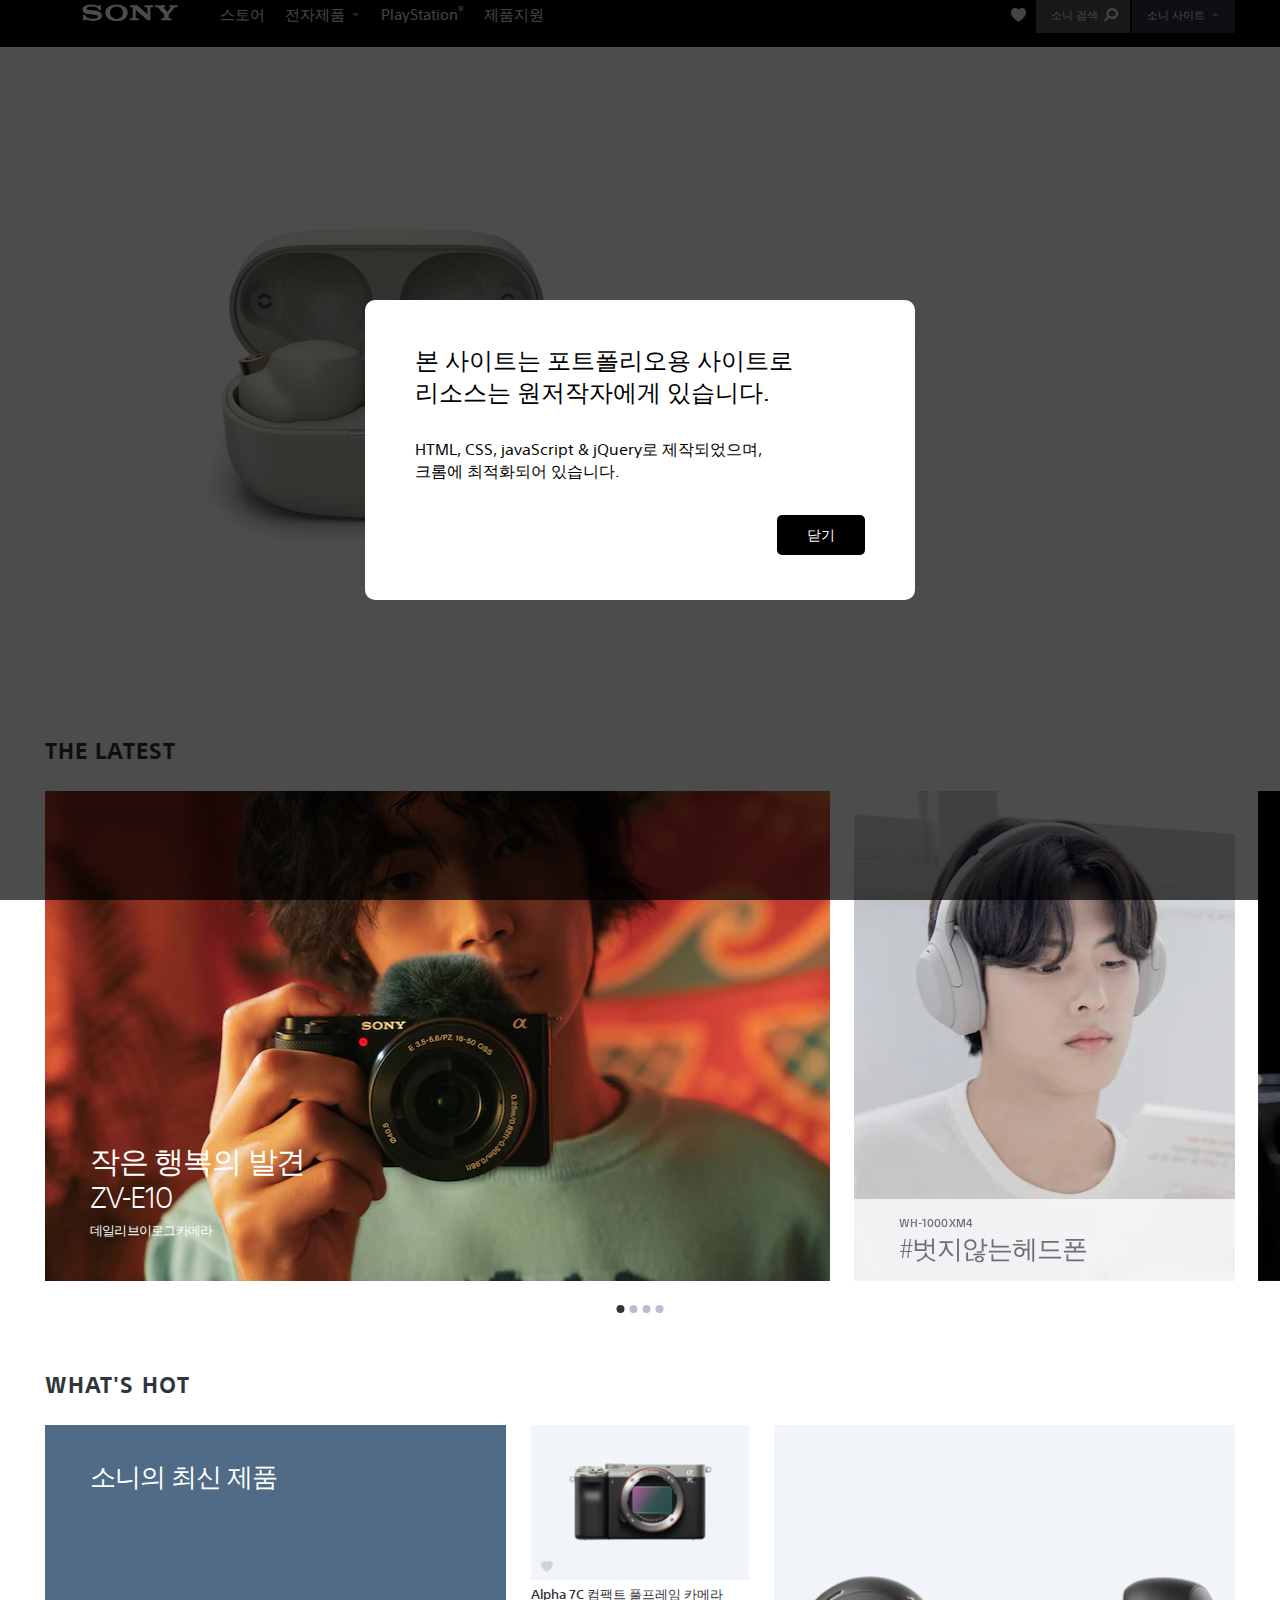
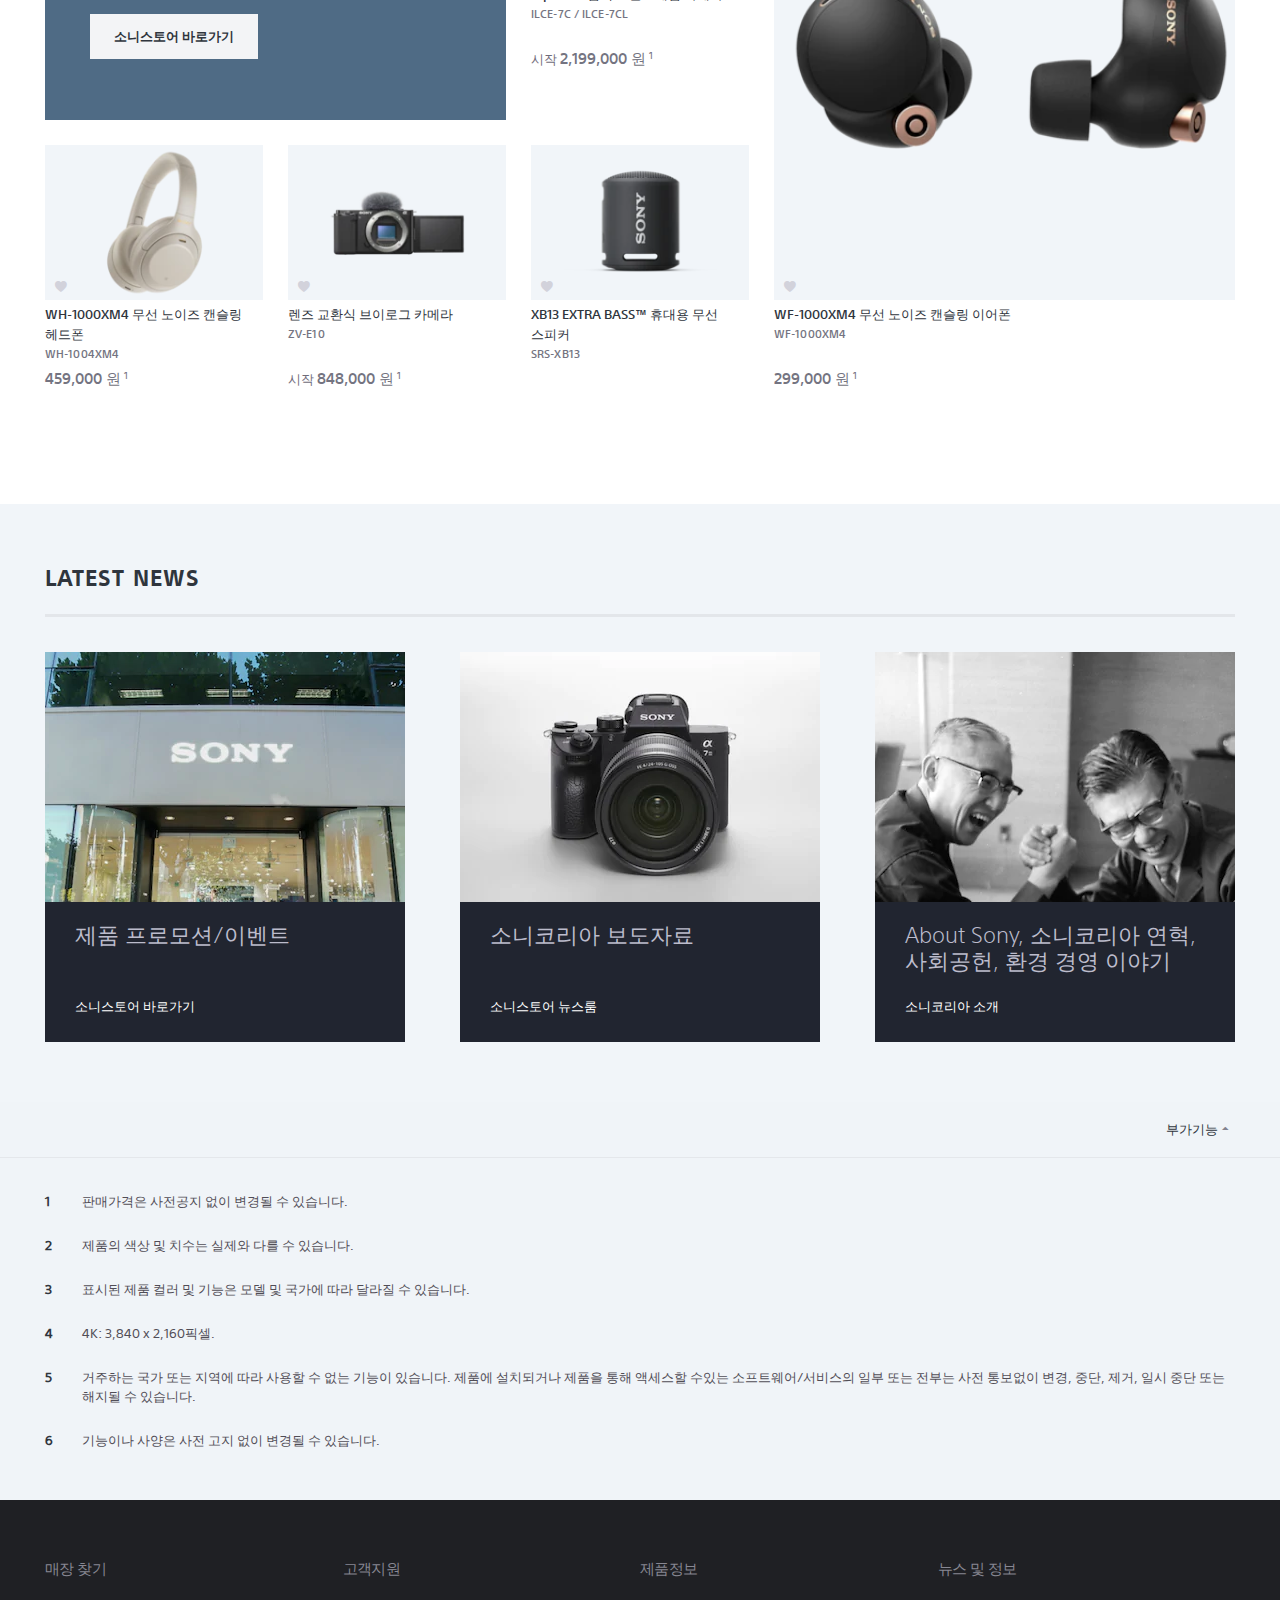
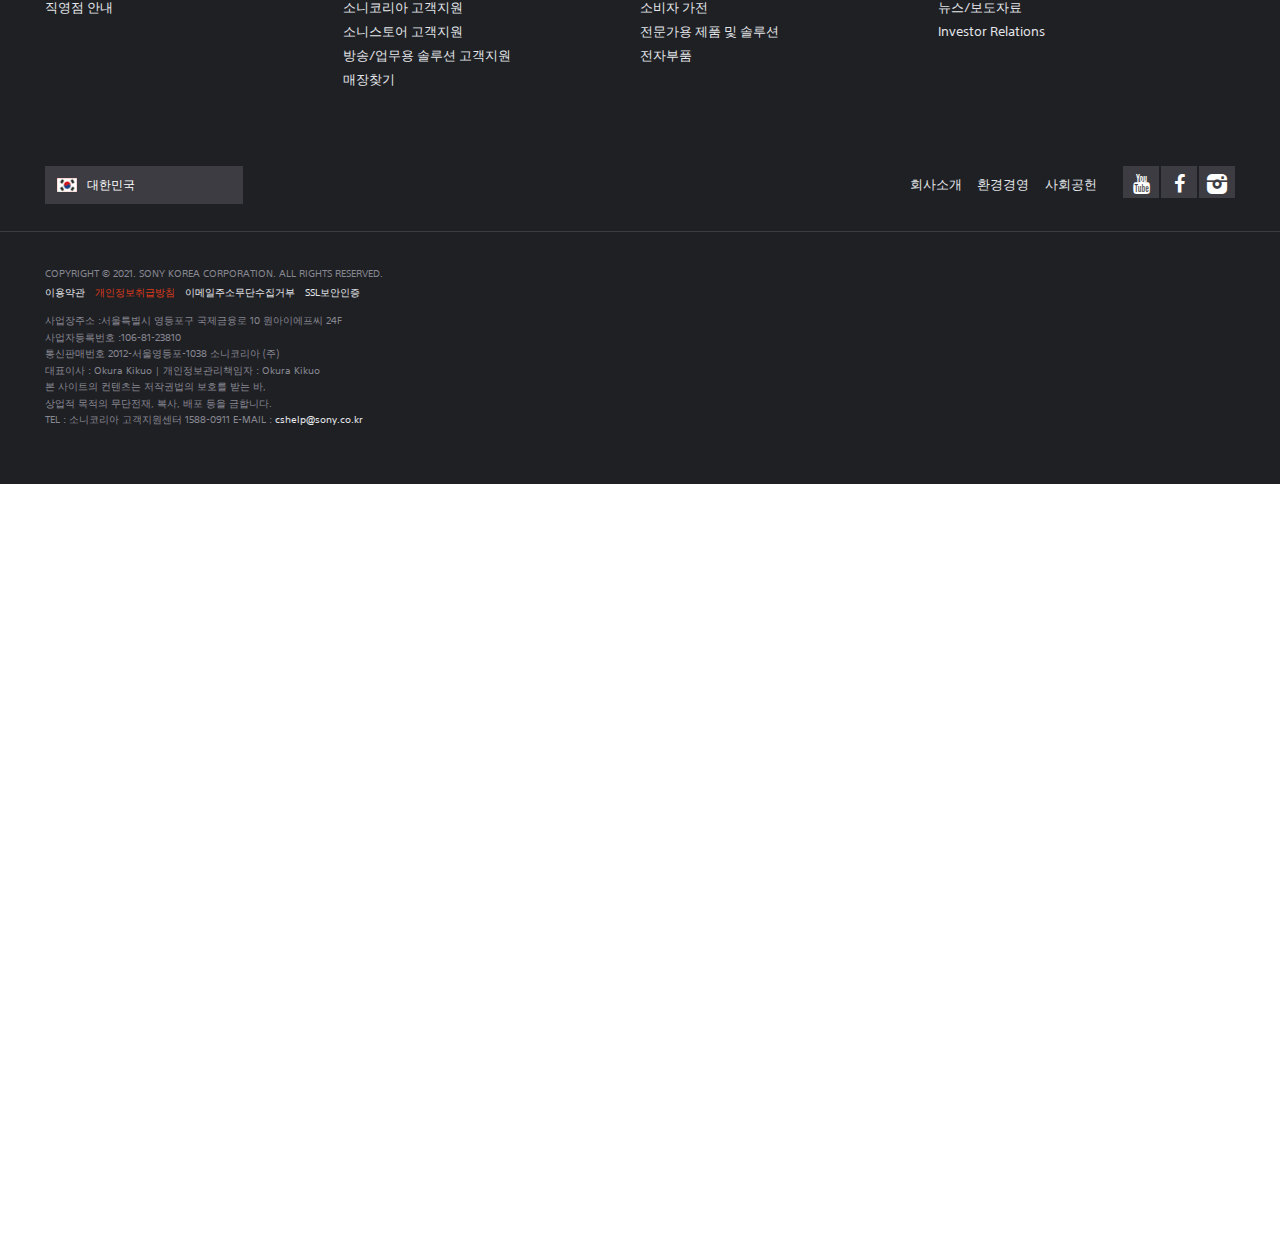
==== commit db2625c3: "Add '.modal'" ====
--- a/index.html
+++ b/index.html
@@ -23,6 +23,22 @@
 
 <body>
   <div class="wrap">
+    <!-- Modal -->
+    <div class="modal">
+      <div class="modal-box">
+        <p class="modal__txt01">
+          본 사이트는 포트폴리오용 사이트로<br>
+          리소스는 원저작자에게 있습니다.
+        </p>
+        <p class="modal__txt02">
+          HTML, CSS, javaScript & jQuery로 제작되었으며,<br>
+          크롬에 최적화되어 있습니다.
+        </p>
+        <button class="modal__close">닫기</button>
+      </div>
+    </div>
+    <!--// Modal  -->
+
     <!-- Sony site -->
     <div class="site">
       <div class="container">
@@ -661,13 +677,9 @@
     <!-- Footer -->
 
     <!-- Go-top -->
-    <div class="fix">
-      <div class="container">
-        <span class="go-top">
-          <i class="icon-up-open-big"></i>
-        </span>
-      </div>
-    </div>
+    <span class="go-top">
+      <i class="icon-up-open-big"></i>
+    </span>
     <!--// Go-top -->
   </div>
 </body>
--- a/css/main.css
+++ b/css/main.css
@@ -55,6 +55,65 @@
   display: block;
   width: 100%;
   clear: both;
+}
+
+/* Modal */
+.modal {
+  position: fixed;
+  left: 0;
+  top: 0;
+  display: block;
+  width: 100%;
+  height: 100%;
+  background: rgba(0, 0, 0, .7);
+  z-index: 9999999;
+}
+
+.modal-box {
+  position: absolute;
+  left: 50%;
+  top: 50%;
+  transform: translate(-50%, -50%);
+  display: block;
+  width: 55rem;
+  height: 30rem;
+  background: #fff;
+  border-radius: 1rem;
+  padding: 4.5rem 5rem;
+}
+
+.modal__txt01 {
+  display: block;
+  font-size: 2.4rem;
+  font-weight: 500;
+  line-height: normal;
+  margin-bottom: 3rem;
+  color: #000;
+}
+
+.modal__txt02 {
+  display: block;
+  font-size: 1.6rem;
+  font-weight: 400;
+  line-height: normal;
+  color: #000;
+}
+
+.modal__close {
+  position: absolute;
+  right: 5rem;
+  bottom: 4.5rem;
+  display: block;
+  font-size: 1.4rem;
+  font-weight: 400;
+  line-height: 4rem;
+  text-align: center;
+  border: 0;
+  border-radius: .5rem;
+  color: #fff;
+  background-color: #000;
+  padding: 0 3rem;
+  cursor: pointer;
 }
 
 .wrap {
@@ -270,7 +329,7 @@
   bottom: 0;
 }
 
-.gnb-list>li>span {
+.elec-btn {
   display: block;
   font-size: 1.5rem;
   line-height: 6.4rem;
@@ -280,11 +339,11 @@
   cursor: pointer;
 }
 
-.gnb-list>li>span:hover {
-  color: #fff;
-}
-
-.gnb-list>li>span::after {
+.elec-btn:hover {
+  color: #fff;
+}
+
+.elec-btn::after {
   content: "";
   position: absolute;
   left: 0;
@@ -295,7 +354,7 @@
   transition: all 0.3s;
 }
 
-.gnb-list>li>span:hover::after {
+.elec-btn:hover::after {
   bottom: 0;
 }
 
@@ -303,7 +362,7 @@
   color: #83838f;
 }
 
-.gnb-list>li>span:hover .icon-down-micro {
+.elec-btn:hover .icon-down-micro {
   color: #fff;
 }
 
@@ -374,6 +433,7 @@
 
 .icon-up-micro {
   font-size: 1.4rem;
+  color: #83838f;
 }
 
 .srch-arrow {
@@ -1074,6 +1134,10 @@
   font-size: 1.1rem;
   color: #d2d2db;
   padding: 0.5rem .8rem;
+}
+
+.icon-heart--on {
+  color: #f25429 !important;
 }
 
 .hot-box-img .icon-heart:hover {
@@ -1556,17 +1620,8 @@
 }
 
 /* Go-top */
-.fix {
+.go-top {
   position: fixed;
-  left: 0;
-  bottom: 0;
-  display: block;
-  width: 100%;
-  z-index: 9999;
-}
-
-.go-top {
-  position: absolute;
   right: -14rem;
   bottom: 5rem;
   display: block;
@@ -1578,6 +1633,7 @@
   background-color: rgba(33, 37, 48, 0.4);
   border-radius: .125rem;
   cursor: pointer;
+  z-index: 9999;
   visibility: hidden;
   opacity: 0;
   transition: all .5s;
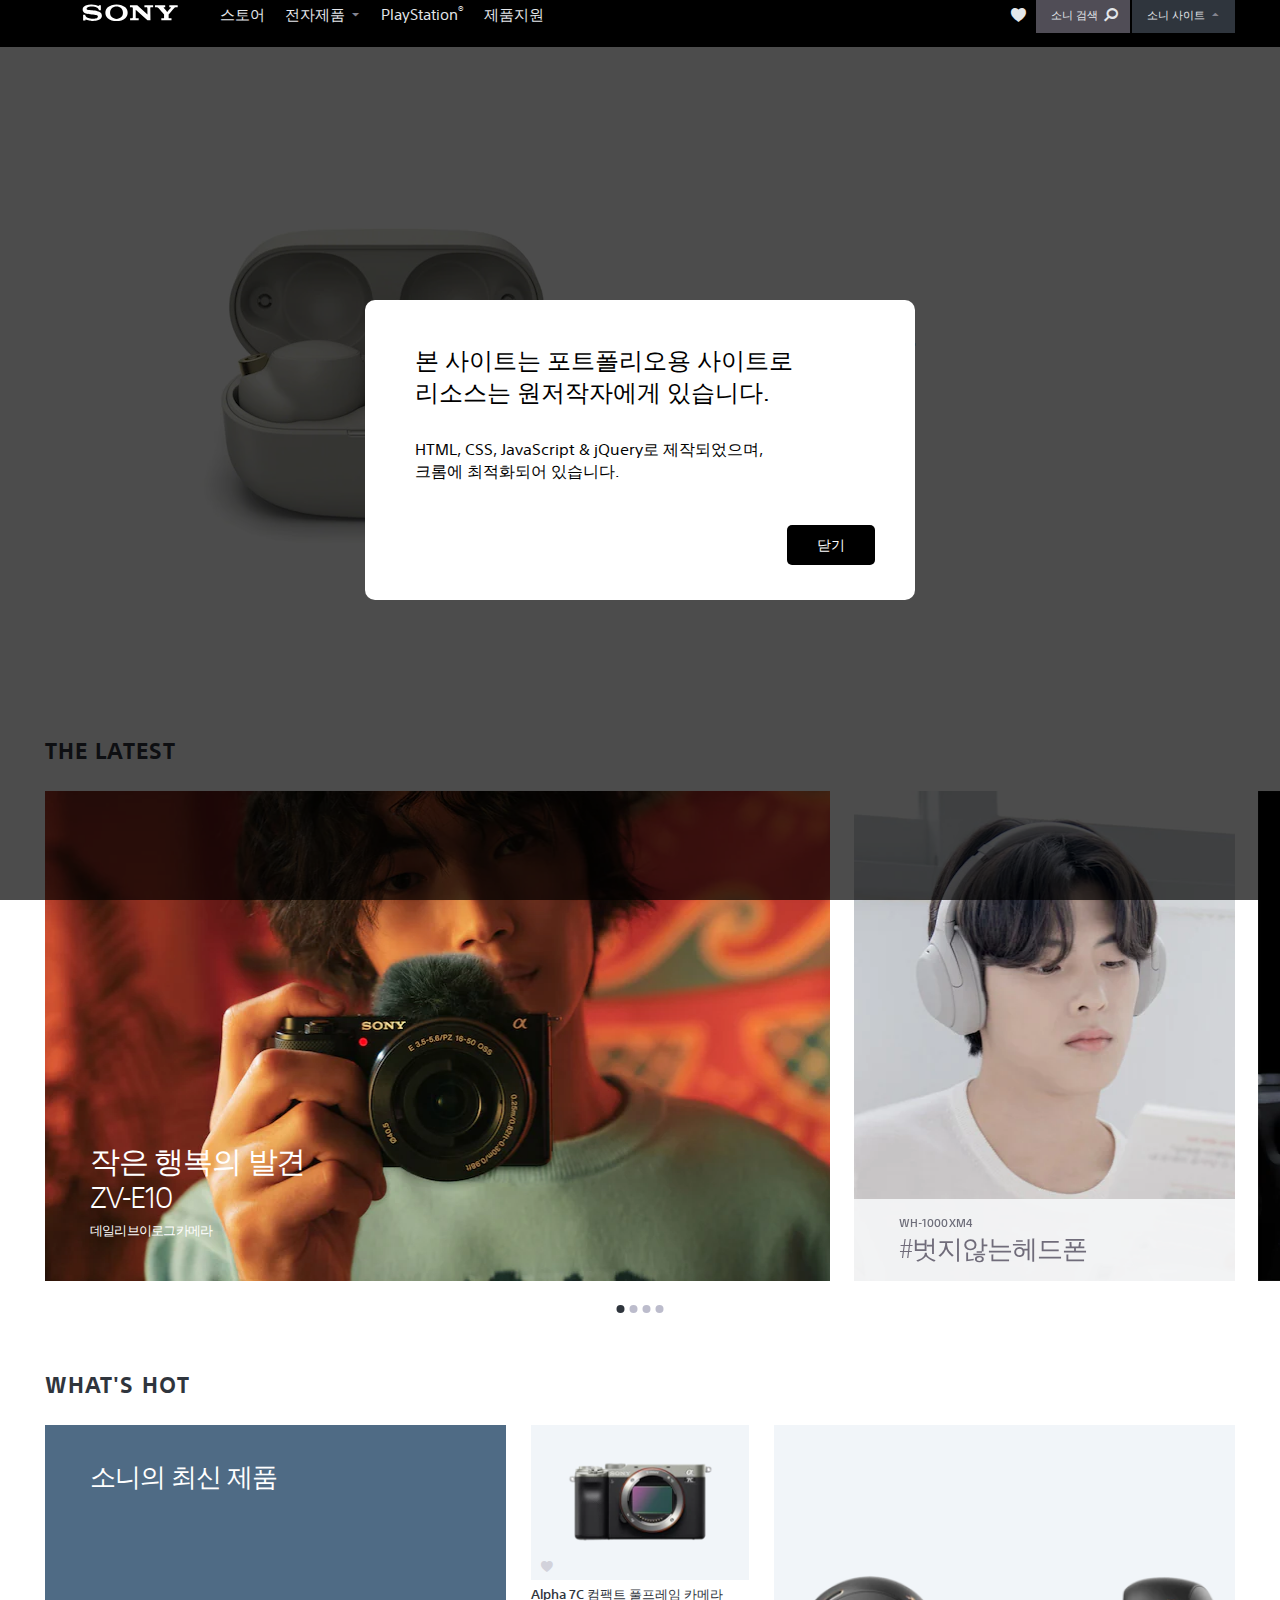
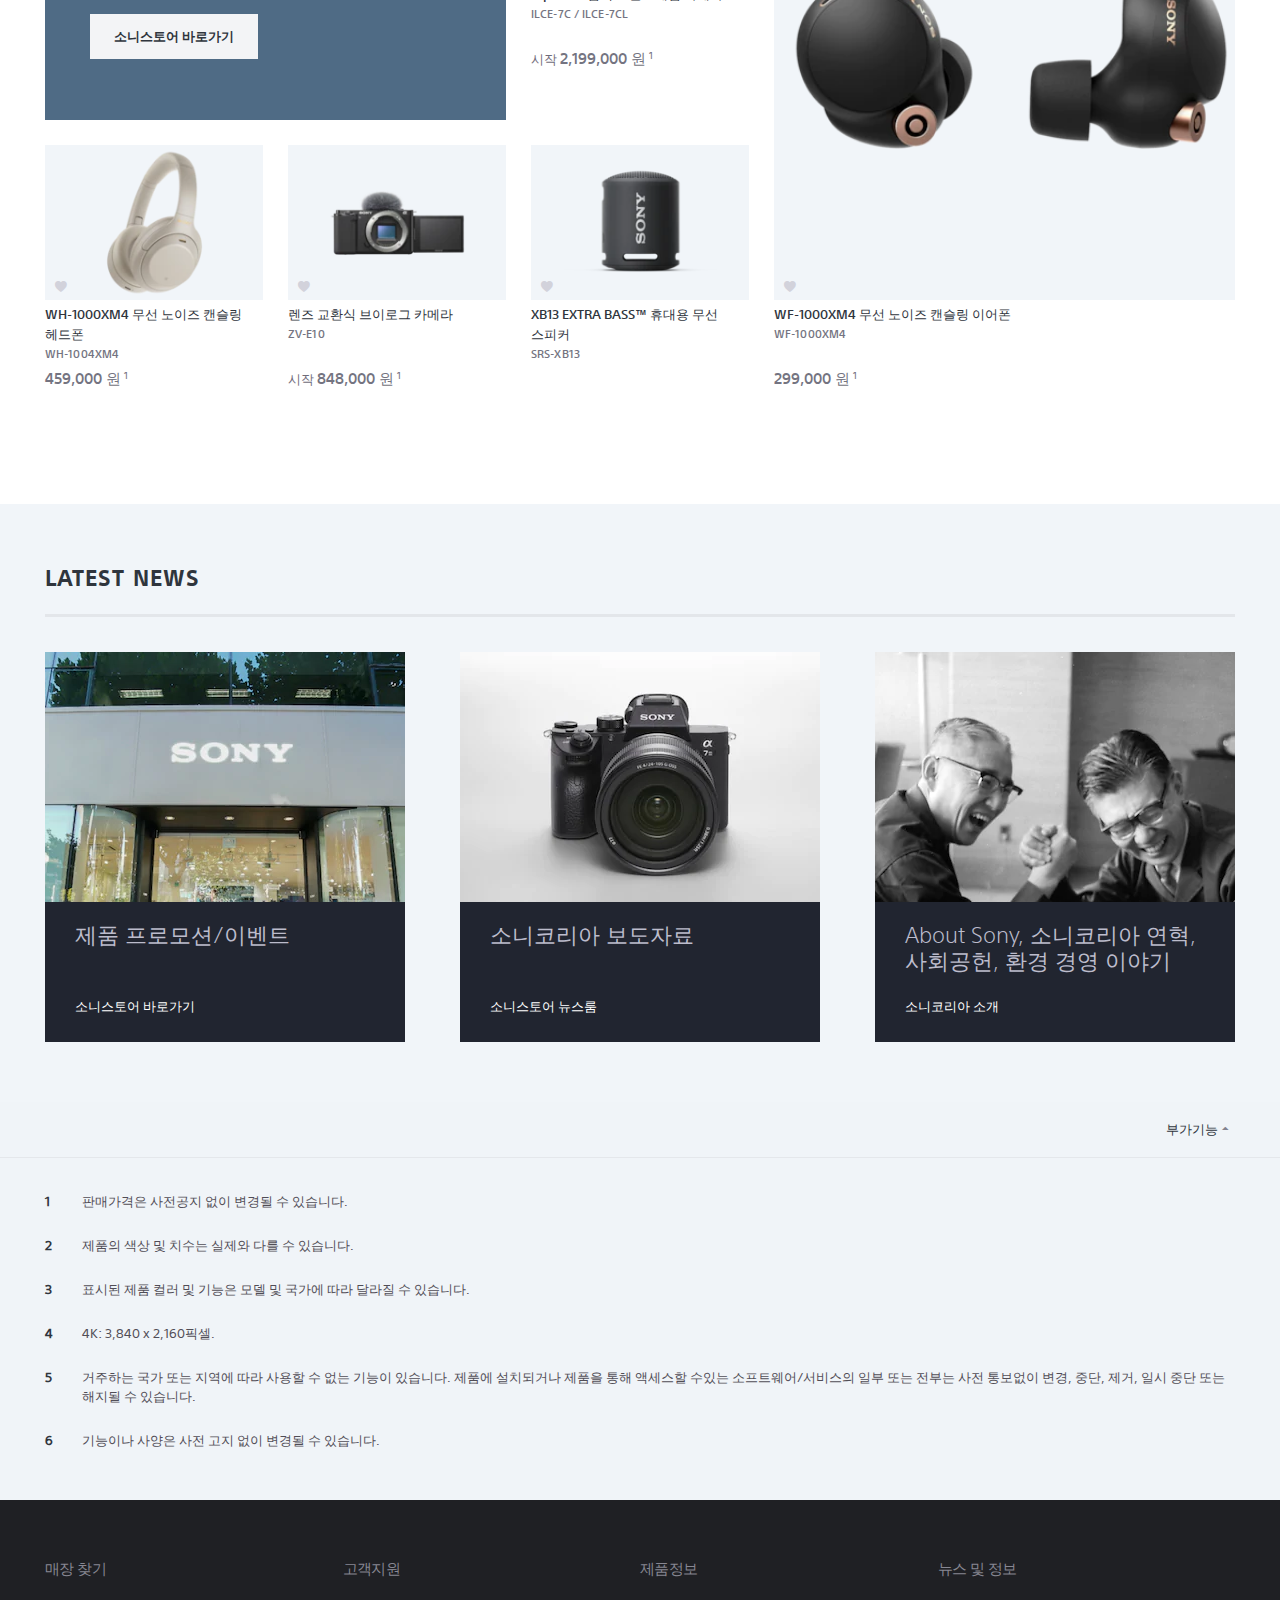
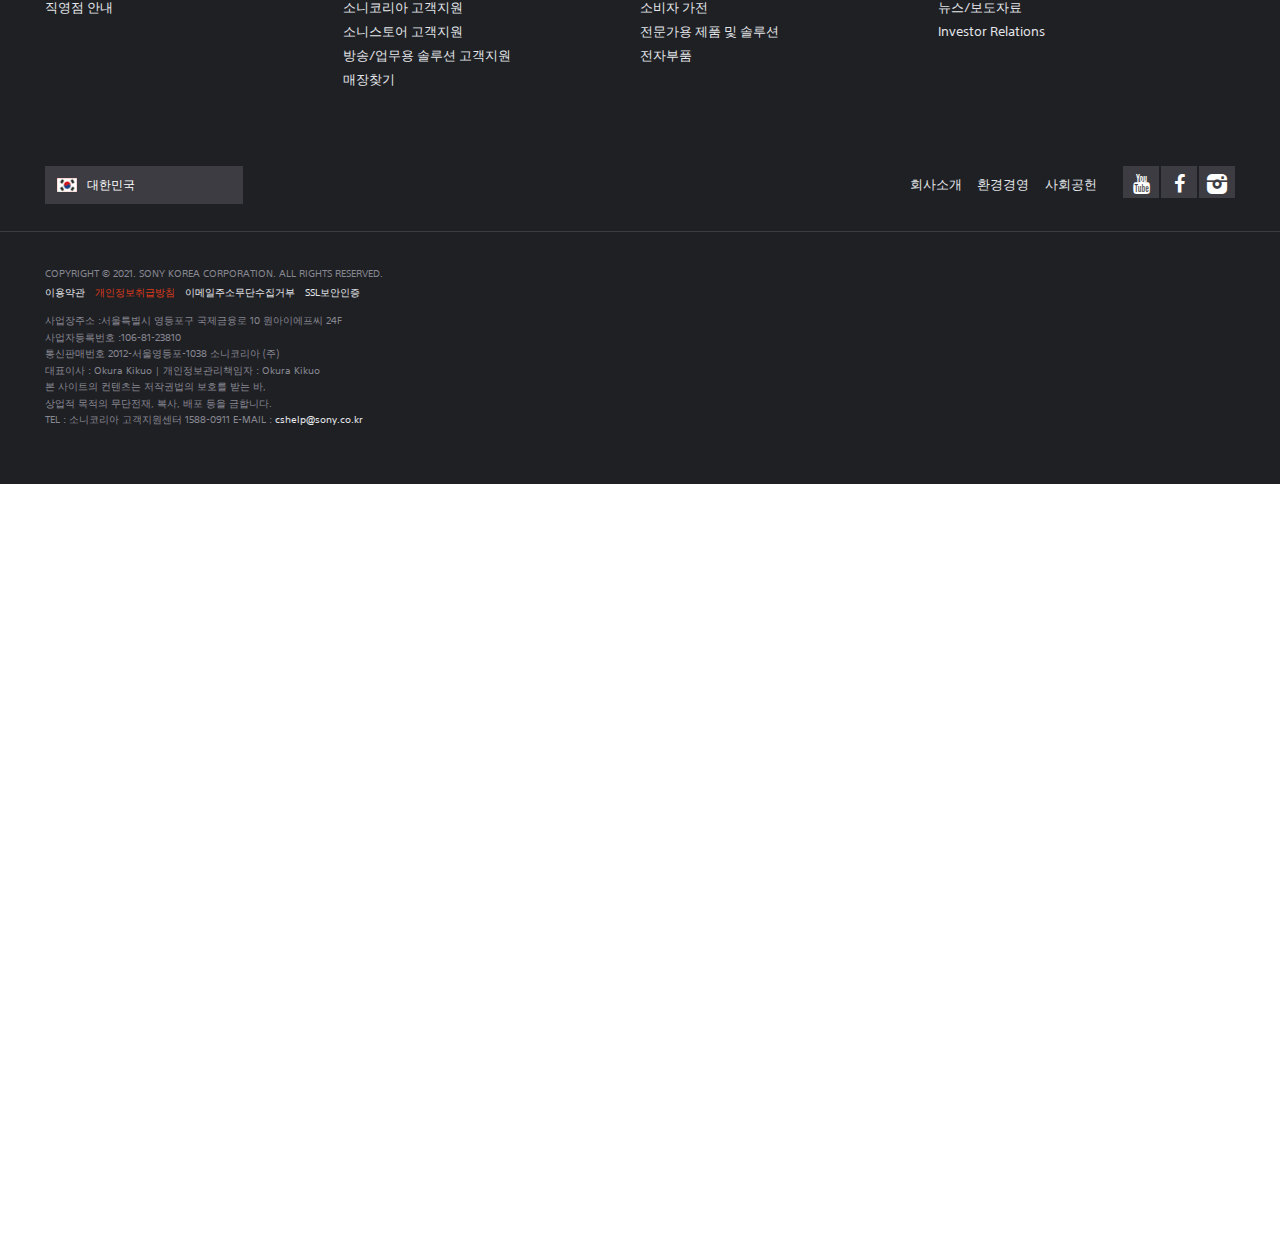
==== commit 2d1b166c: "Update '.modal'" ====
--- a/index.html
+++ b/index.html
@@ -9,10 +9,10 @@
   <meta name="viewport"
     content="width=device-width, initial-scale=1, minimum-scale=1, maximum-scale=1, user-scalable=no">
   <title>소니코리아| 최신 기술 및 소식 | 가전 | 엔터테인먼트 | Sony KR</title>
+  <script src="js/jquery.min.js"></script>
   <!--[if lt IE 9]><script src="js/html5shiv.js"></script><![endif]-->
-  <!-- <script src="js/prefixfree.min.js"></script> -->
+  <script src="js/prefixfree.min.js"></script>
   <script src="js/respond.min.js"></script>
-  <script src="js/jquery.min.js"></script>
   <script src="js/swiper/swiper.min.js"></script>
   <link rel="stylesheet" href="css/fontello/css/fontello.css">
   <link rel="stylesheet" href="js/swiper/swiper.min.css">
@@ -23,7 +23,7 @@
 
 <body>
   <div class="wrap">
-    <!-- Modal -->
+    <!-- 모달창 -->
     <div class="modal">
       <div class="modal-box">
         <p class="modal__txt01">
@@ -31,13 +31,13 @@
           리소스는 원저작자에게 있습니다.
         </p>
         <p class="modal__txt02">
-          HTML, CSS, javaScript & jQuery로 제작되었으며,<br>
+          HTML, CSS, JavaScript & jQuery로 제작되었으며,<br>
           크롬에 최적화되어 있습니다.
         </p>
         <button class="modal__close">닫기</button>
       </div>
     </div>
-    <!--// Modal  -->
+    <!--// 모달창 -->
 
     <!-- Sony site -->
     <div class="site">
--- a/css/main.css
+++ b/css/main.css
@@ -36,7 +36,7 @@
   color: #2f353d;
 }
 
-/* Common Class */
+/* 공통 클래스 */
 .container {
   position: relative;
   width: 100%;
@@ -57,7 +57,12 @@
   clear: both;
 }
 
-/* Modal */
+.wrap {
+  position: relative;
+  display: block;
+}
+
+/* 모달창 */
 .modal {
   position: fixed;
   left: 0;
@@ -66,7 +71,7 @@
   width: 100%;
   height: 100%;
   background: rgba(0, 0, 0, .7);
-  z-index: 9999999;
+  z-index: 7;
 }
 
 .modal-box {
@@ -101,8 +106,8 @@
 
 .modal__close {
   position: absolute;
-  right: 5rem;
-  bottom: 4.5rem;
+  right: 4rem;
+  bottom: 3.5rem;
   display: block;
   font-size: 1.4rem;
   font-weight: 400;
@@ -114,11 +119,6 @@
   background-color: #000;
   padding: 0 3rem;
   cursor: pointer;
-}
-
-.wrap {
-  position: relative;
-  display: block;
 }
 
 /* Sony site */
